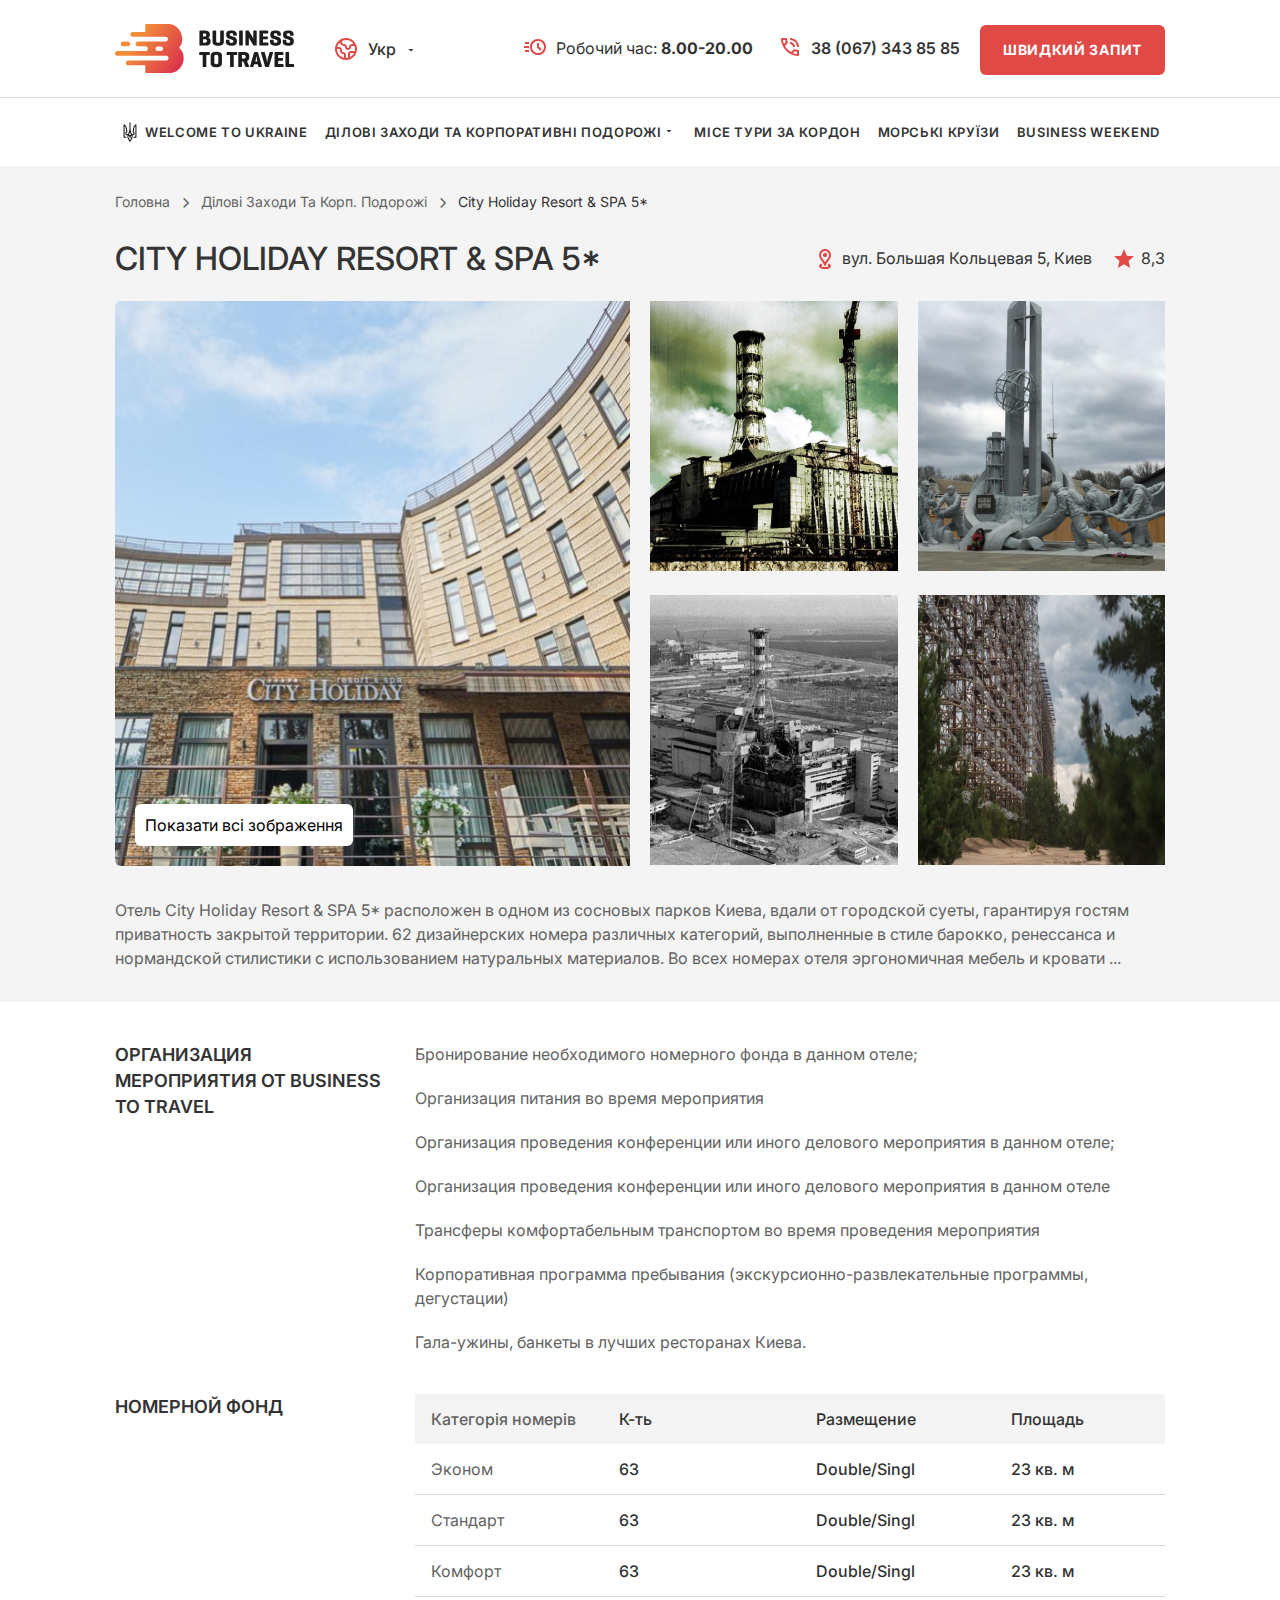
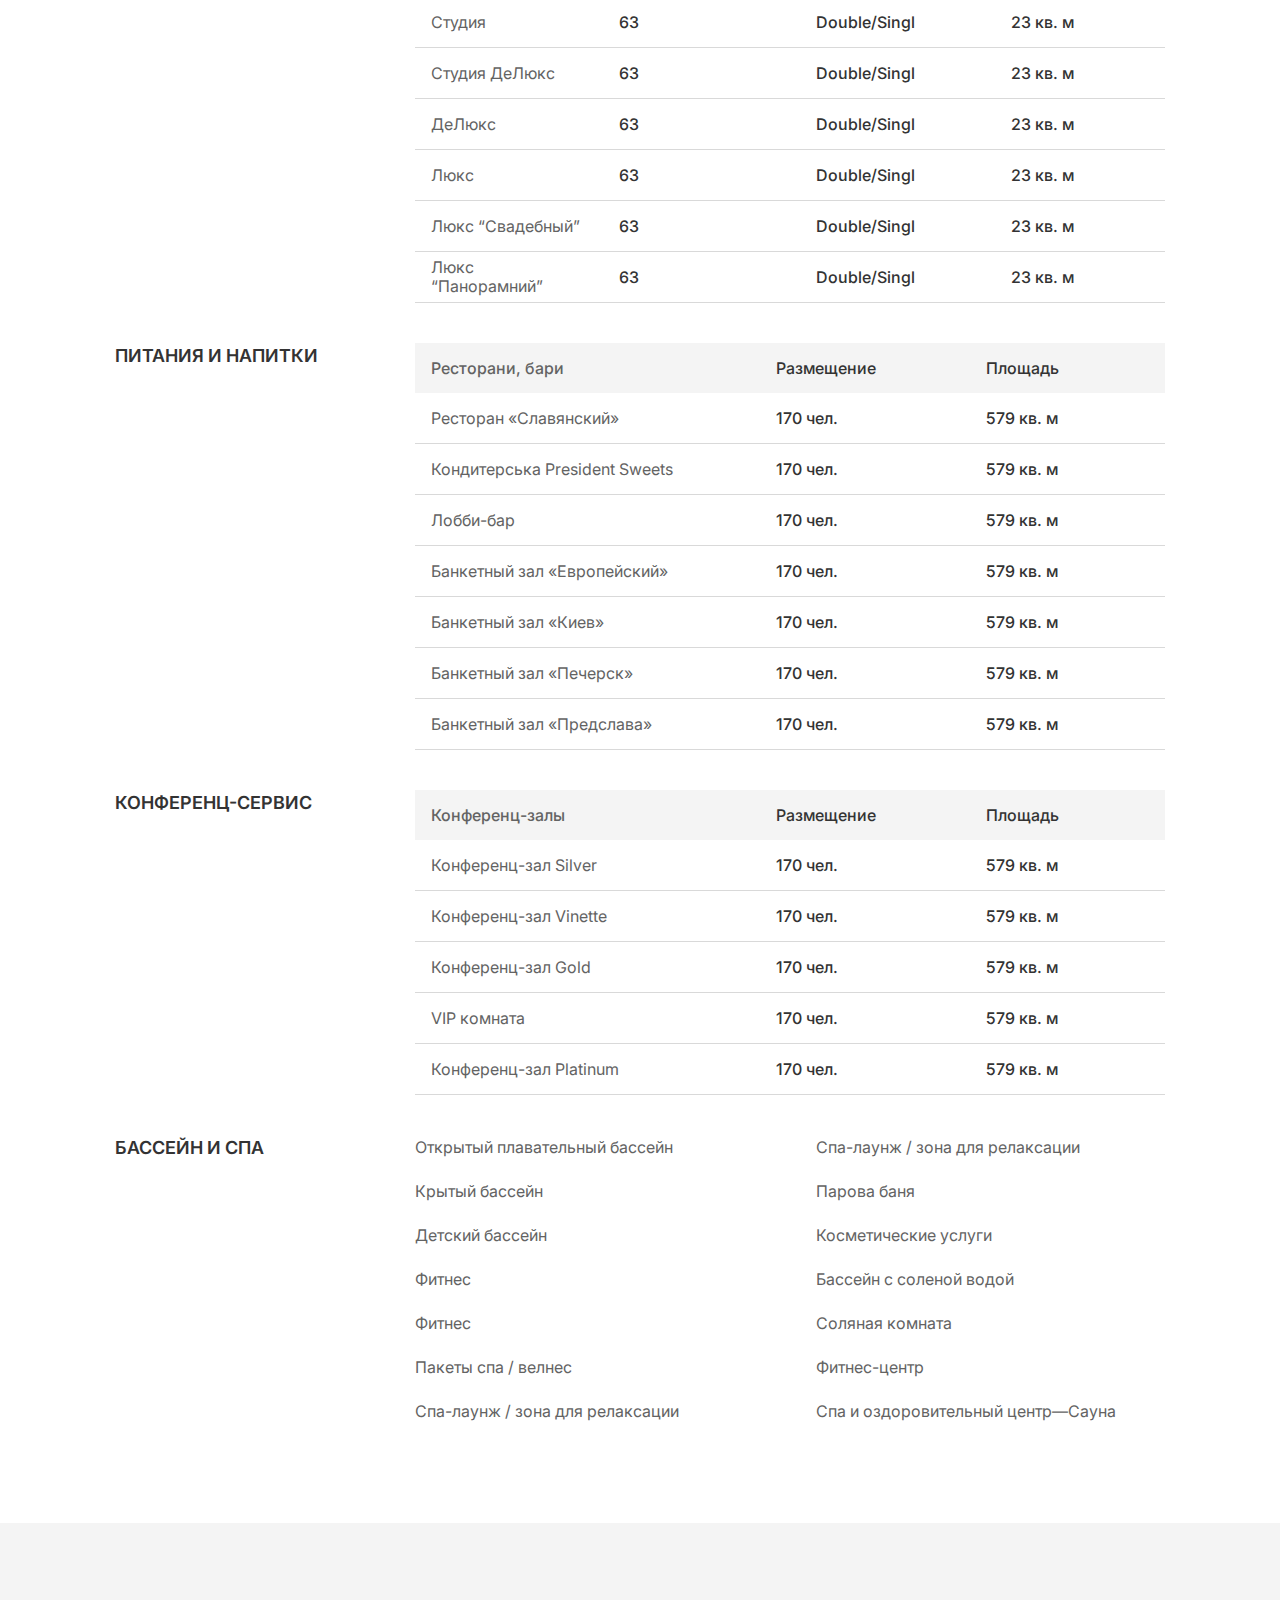
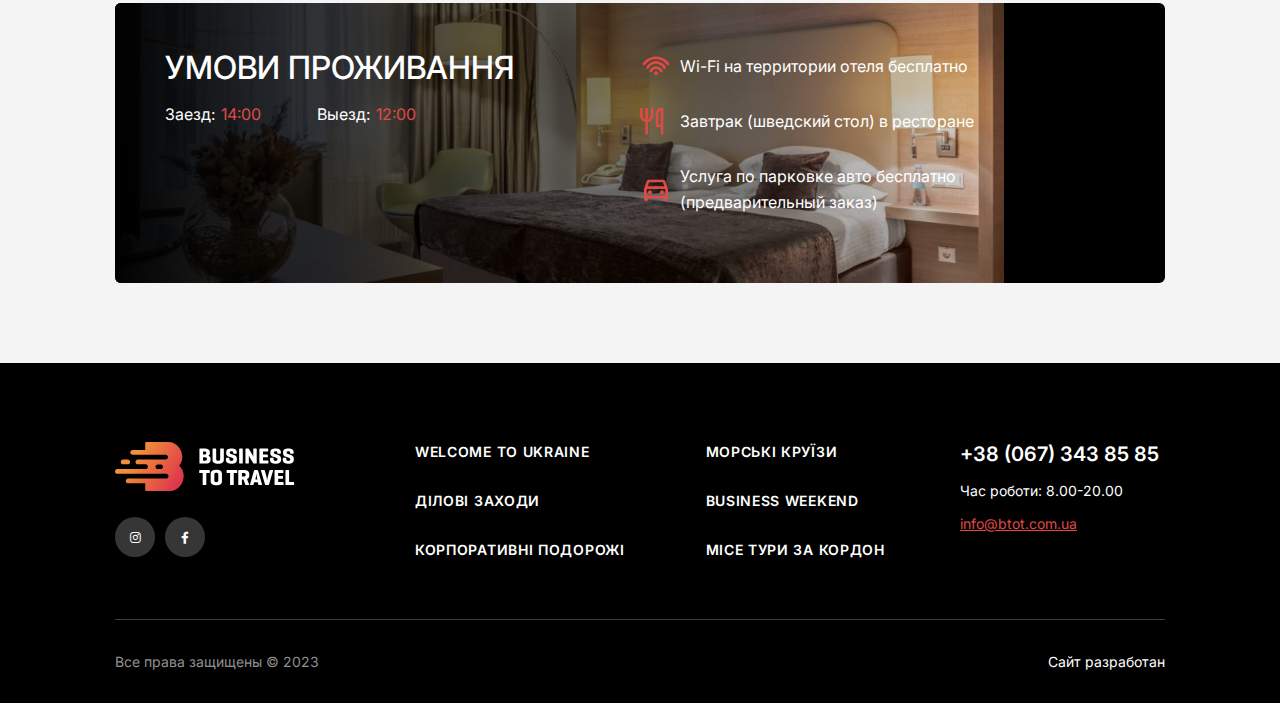
==== html/hotel.html @ 82cec132 "add site" ====
<!doctype html>
<html lang="ua">
<head>
	<meta charset="UTF-8">
	<meta name="viewport"
				content="width=device-width, user-scalable=no, initial-scale=1.0, maximum-scale=1.0, minimum-scale=1.0">
	<meta http-equiv="X-UA-Compatible" content="ie=edge">
	<title>Btot</title>

	
	<!-- Main style -->
	<link rel="stylesheet" href="css/normalize.css"/>
	<link rel="preconnect" href="https://fonts.googleapis.com">
	<link rel="preconnect" href="https://fonts.gstatic.com" crossorigin>
	<link href="https://fonts.googleapis.com/css2?family=Inter:wght@300;400;500;600;700&display=swap" rel="stylesheet">
	<link rel="stylesheet" type="text/css" href="fonts/FA5PRO-master/css/all.css"/>
	<link rel="stylesheet" href="css/jquery.fancybox.min.css"/>
	<link rel="stylesheet" type="text/css" href="css/nice-select.css"/>
	<link rel="stylesheet" type="text/css" href="css/swiper.min.css"/>
	<link rel="stylesheet" type="text/css" href="css/intlTelInput.min.css"/>
	<link rel="stylesheet" type="text/css" href="css/ion.rangeSlider.min.css"/>
	<link rel="stylesheet" type="text/css" href="css/styles.css"/>
	<link rel="stylesheet" type="text/css" href="css/responsive.css"/>
	
</head>
<body>

  <header>
		<div class="top-line">
			<div class="content-width">
				<div class="logo-wrap">
					<a href="index.html">
						<img src="img/logo.svg" alt="">
						<img src="img/logo-mob.svg" alt="" class="mob">
					</a>
					<div class="lang-wrap">
						<div class="select-block ">
							<label class="form-label" for="lang"><img src="img/icon-1.svg" alt=""></label>
							<select id="lang" class="select">
								<option value="1">Укр</option>
								<option value="2">En</option>
							</select>
						</div>
					</div>
				</div>
				<div class="contact-wrap">
					<ul class="contact-list">
						<li>
							<div class="icon-wrap">
								<img src="img/icon-2.svg" alt="">
							</div>
							<p>Робочий час: <b>8.00-20.00</b></p>
						</li>
						<li>
							<div class="icon-wrap">
								<img src="img/icon-3.svg" alt="">
							</div>
							<p><a href="tel:+380673438585">38 (067) 343 85 85</a></p>
						</li>
					</ul>
					<div class="btn-wrap">
						<a href="#" class="btn-default btn-big">швидкий запит</a>
					</div>
					<div class="open-menu">
						<a href="#">
							<span></span>
							<span></span>
							<span></span>
						</a>
					</div>
				</div>
			</div>
		</div>
		<div class="second-line">
			<div class="content-width">
				<nav class="top-menu">
					<ul>
						<li><a href="index.html"><img src="img/icon-5.svg" alt="">Welcome to Ukraine</a></li>
						<li class="sub-li">
							<a href="index.html">ДІЛОВІ ЗАХОДИ ТА КОРПОРАТИВНІ ПОДОРОЖІ</a>
							<ul class="sub-menu">
								<li><a href="#">ДІЛОВІ ЗАХОДИ ТА КОРПОРАТИВНІ</a></li>
								<li><a href="#">ДІЛОВІ ЗАХОДИ ТА КОРПОРАТИВНІ</a></li>
								<li><a href="#">ДІЛОВІ ЗАХОДИ ТА КОРПОРАТИВНІ</a></li>
							</ul>
						</li>
						<li><a href="index.html">МІСЕ ТУРИ ЗА КОРДОН</a></li>
						<li><a href="index.html">МОРСЬКІ КРУЇЗИ</a></li>
						<li><a href="index.html">BUSINESS WEEKEND</a></li>
					</ul>
				</nav>
			</div>
		</div>
  </header>

	<div class="menu-responsive" id="menu-responsive" style="display: none">
		<div class="top">
			<div class="close-menu">
				<a href="#"><img src="img/close.svg" alt=""></a>
			</div>
		</div>
		<div class="wrap">
			<div class="title">
				<h6>Меню</h6>
			</div>
			<nav class="mob-menu">
				<ul>
					<li><a href="index.html"><img src="img/icon-5.svg" alt="">Welcome to Ukraine</a></li>
					<li class="sub-li">
						<a href="index.html">ДІЛОВІ ЗАХОДИ ТА КОРПОРАТИВНІ ПОДОРОЖІ</a>
						<ul class="sub-menu">
							<li><a href="#">ДІЛОВІ ЗАХОДИ ТА КОРПОРАТИВНІ</a></li>
							<li><a href="#">ДІЛОВІ ЗАХОДИ ТА КОРПОРАТИВНІ</a></li>
							<li><a href="#">ДІЛОВІ ЗАХОДИ ТА КОРПОРАТИВНІ</a></li>
						</ul>
					</li>
					<li><a href="index.html">МІСЕ ТУРИ ЗА КОРДОН</a></li>
					<li><a href="index.html">МОРСЬКІ КРУЇЗИ</a></li>
					<li><a href="index.html">BUSINESS WEEKEND</a></li>
				</ul>
			</nav>
			<div class="contact-wrap">
				<ul class="contact-list">
					<li>
						<div class="icon-wrap">
							<img src="img/icon-2.svg" alt="">
						</div>
						<p>Робочий час: <b>8.00-20.00</b></p>
					</li>
					<li>
						<div class="icon-wrap">
							<img src="img/icon-3.svg" alt="">
						</div>
						<p><a href="tel:+380673438585">38 (067) 343 85 85</a></p>
					</li>
				</ul>
				<div class="lang-wrap">
					<div class="select-block ">
						<label class="form-label" for="lang-mob"><img src="img/icon-1.svg" alt=""></label>
						<select id="lang-mob" class="select">
							<option value="1">Укр</option>
							<option value="2">En</option>
						</select>
					</div>
				</div>
			</div>
			<div class="btn-wrap">
				<a href="#" class="btn-default btn-big">швидкий запит</a>
			</div>
		</div>
	</div>

	<main >
		<div class="bg-grey">
			<ul class="breadcrumb content-width">
				<li><a href="#">головна</a><i class="fas fa-chevron-right"></i></li>
				<li><a href="#">Ділові заходи та корп. подорожі </a><i class="fas fa-chevron-right"></i></li>
				<li>City Holiday Resort & SPA 5*</li>
			</ul>

			<section class="article">
				<div class="content-width">
					<div class="top">
						<h1>City Holiday Resort & SPA 5*</h1>
						<div class="info-wrap">
							<ul>
								<li><img src="img/icon-25-1.svg" alt=""><span>вул. Большая Кольцевая 5, Киев</span></li>
								<li><img src="img/icon-25-2.svg" alt=""><span>8,3</span></li>
							</ul>
						</div>
					</div>
					<div class="img-wrap">
						<figure class="img-1">
							<a href="img/img-14-1.jpg" data-fancybox="images">
								<img src="img/img-14-1.jpg" alt="">
							</a>
							<div class="btn-wrap">
								<a  class="btn-default btn-white" href="img/img-14-1.jpg" data-fancybox="images">Показати всі зображення</a>
							</div>
							<!--сюда можна доавати інши зовбраженя які треба і вони будуть у попапі-->
							<div class="all-images">
								<a href="img/img-9-1.jpg" data-fancybox="images"><img src="img/img-9-2.jpg" alt=""></a>
							</div>
						</figure>
						<figure class="img-4">
							<a href="img/img-14-2.jpg" data-fancybox="images"><img src="img/img-9-2.jpg" alt=""></a>
							<a href="img/img-14-3.jpg" data-fancybox="images"><img src="img/img-9-3.jpg" alt=""></a>
							<a href="img/img-14-4.jpg" data-fancybox="images"><img src="img/img-9-4.jpg" alt=""></a>
							<a href="img/img-14-5.jpg" data-fancybox="images"><img src="img/img-9-5.jpg" alt=""></a>
						</figure>
					</div>
					<div class="text-wrap">
						<p>Отель City Holiday Resort & SPA 5* расположен в одном из сосновых парков Киева, вдали от городской суеты, гарантируя гостям приватность закрытой территории. 62 дизайнерских номера различных категорий, выполненные в стиле барокко, ренессанса и нормандской стилистики с использованием натуральных материалов. Во всех номерах отеля эргономичная мебель и кровати для комфортного сна, скоростной WiFi, современные ТВ, пол с подогревом, а ванных комнатах — высококачественная сантехника с банными принадлежностями. К услугам гостей City Holiday Resort & SPA — современный SPA-центр. Здесь вас ждут уникальные оздоровительные процедуры, расслабляющий массаж, несколько бассейнов (включая детский), парные (римская, финская, русская), соляная комната и многое другое. Для организаторов бизнес-мероприятий отель предлагает 3 конференц-зала площадью от 30 кв. м до 100 кв. м с современным аудиовизуальным оборудованием и первоклассной звукоизоляцией.</p>
					</div>
				</div>
			</section>


		</div>
		<section class="info-tour">
			<div class="content-width">
				<div class="tab-info">

					<div class="tab-row no-border">
						<div class="data data-1">
							<p>Организация мероприятия от Business to Travel</p>
						</div>
						<div class="data data-2">
							<p>Бронирование необходимого номерного фонда в данном отеле;</p>
							<p>Организация питания во время мероприятия</p>
							<p>Организация проведения конференции или иного делового мероприятия в данном отеле;</p>
							<p>Организация проведения конференции или иного делового мероприятия в данном отеле</p>
							<p>Трансферы комфортабельным транспортом во время проведения мероприятия</p>
							<p>Корпоративная программа пребывания (экскурсионно-развлекательные программы, дегустации)</p>
							<p>Гала-ужины, банкеты в лучших ресторанах Киева.</p>

						</div>
					</div>
					<div class="tab-row no-border">
						<div class="data data-1">
							<p>Номерной фонд</p>
						</div>
						<div class="data data-2">
							<div class="table">
								<div class="table-row table-head">
									<div class="table-data table-data-1">Категорія номерів</div>
									<div class="table-data table-data-2">К-ть</div>
									<div class="table-data table-data-3">Размещение</div>
									<div class="table-data table-data-4">Площадь</div>
								</div>
								<div class="table-row">
									<div class="table-data table-data-1" data-name="Категорія номерів">Эконом</div>
									<div class="table-data table-data-2" data-name="К-ть">63</div>
									<div class="table-data table-data-3" data-name="Размещение">Double/Singl</div>
									<div class="table-data table-data-4" data-name="Площадь">23 кв. м</div>
								</div>
								<div class="table-row">
									<div class="table-data table-data-1" data-name="Категорія номерів">Стандарт</div>
									<div class="table-data table-data-2" data-name="К-ть">63</div>
									<div class="table-data table-data-3" data-name="Размещение">Double/Singl</div>
									<div class="table-data table-data-4" data-name="Площадь">23 кв. м</div>
								</div>
								<div class="table-row">
									<div class="table-data table-data-1" data-name="Категорія номерів">Комфорт</div>
									<div class="table-data table-data-2" data-name="К-ть">63</div>
									<div class="table-data table-data-3" data-name="Размещение">Double/Singl</div>
									<div class="table-data table-data-4" data-name="Площадь">23 кв. м</div>
								</div>
								<div class="table-row">
									<div class="table-data table-data-1" data-name="Категорія номерів">Студия</div>
									<div class="table-data table-data-2" data-name="К-ть">63</div>
									<div class="table-data table-data-3" data-name="Размещение">Double/Singl</div>
									<div class="table-data table-data-4" data-name="Площадь">23 кв. м</div>
								</div>
								<div class="table-row">
									<div class="table-data table-data-1" data-name="Категорія номерів">Студия ДеЛюкс</div>
									<div class="table-data table-data-2" data-name="К-ть">63</div>
									<div class="table-data table-data-3" data-name="Размещение">Double/Singl</div>
									<div class="table-data table-data-4" data-name="Площадь">23 кв. м</div>
								</div>
								<div class="table-row">
									<div class="table-data table-data-1" data-name="Категорія номерів">ДеЛюкс</div>
									<div class="table-data table-data-2" data-name="К-ть">63</div>
									<div class="table-data table-data-3" data-name="Размещение">Double/Singl</div>
									<div class="table-data table-data-4" data-name="Площадь">23 кв. м</div>
								</div>
								<div class="table-row">
									<div class="table-data table-data-1" data-name="Категорія номерів">Люкс</div>
									<div class="table-data table-data-2" data-name="К-ть">63</div>
									<div class="table-data table-data-3" data-name="Размещение">Double/Singl</div>
									<div class="table-data table-data-4" data-name="Площадь">23 кв. м</div>
								</div>
								<div class="table-row">
									<div class="table-data table-data-1" data-name="Категорія номерів">Люкс “Свадебный”</div>
									<div class="table-data table-data-2" data-name="К-ть">63</div>
									<div class="table-data table-data-3" data-name="Размещение">Double/Singl</div>
									<div class="table-data table-data-4" data-name="Площадь">23 кв. м</div>
								</div>
								<div class="table-row">
									<div class="table-data table-data-1" data-name="Категорія номерів">Люкс “Панорамний”</div>
									<div class="table-data table-data-2" data-name="К-ть">63</div>
									<div class="table-data table-data-3" data-name="Размещение">Double/Singl</div>
									<div class="table-data table-data-4" data-name="Площадь">23 кв. м</div>
								</div>
							</div>
						</div>
					</div>
					<div class="tab-row no-border">
						<div class="data data-1">
							<p>Питания и напитки</p>
						</div>
						<div class="data data-2">
							<div class="table table-3n">
								<div class="table-row table-head">
									<div class="table-data table-data-1">Ресторани, бари</div>
									<div class="table-data table-data-2">Размещение</div>
									<div class="table-data table-data-3">Площадь</div>
								</div>
								<div class="table-row">
									<div class="table-data table-data-1" data-name="Ресторани, бари">Ресторан «Славянский»</div>
									<div class="table-data table-data-2" data-name="Размещение">170 чел.</div>
									<div class="table-data table-data-3" data-name="Площадь">579 кв. м</div>

								</div>
								<div class="table-row">
									<div class="table-data table-data-1" data-name="Ресторани, бари">Кондитерська President Sweets</div>
									<div class="table-data table-data-2" data-name="Размещение">170 чел.</div>
									<div class="table-data table-data-3" data-name="Площадь">579 кв. м</div>

								</div>
								<div class="table-row">
									<div class="table-data table-data-1" data-name="Ресторани, бари">Лобби-бар</div>
									<div class="table-data table-data-2" data-name="Размещение">170 чел.</div>
									<div class="table-data table-data-3" data-name="Площадь">579 кв. м</div>

								</div>
								<div class="table-row">
									<div class="table-data table-data-1" data-name="Ресторани, бари">Банкетный зал «Европейский»</div>
									<div class="table-data table-data-2" data-name="Размещение">170 чел.</div>
									<div class="table-data table-data-3" data-name="Площадь">579 кв. м</div>

								</div>
								<div class="table-row">
									<div class="table-data table-data-1" data-name="Ресторани, бари">Банкетный зал «Киев»</div>
									<div class="table-data table-data-2" data-name="Размещение">170 чел.</div>
									<div class="table-data table-data-3" data-name="Площадь">579 кв. м</div>

								</div>
								<div class="table-row">
									<div class="table-data table-data-1" data-name="Ресторани, бари">Банкетный зал «Печерск»</div>
									<div class="table-data table-data-2" data-name="Размещение">170 чел.</div>
									<div class="table-data table-data-3" data-name="Площадь">579 кв. м</div>

								</div>
								<div class="table-row">
									<div class="table-data table-data-1" data-name="Ресторани, бари">Банкетный зал «Предслава»</div>
									<div class="table-data table-data-2" data-name="Размещение">170 чел.</div>
									<div class="table-data table-data-3" data-name="Площадь">579 кв. м</div>

								</div>


							</div>
						</div>
					</div>
					<div class="tab-row no-border">
						<div class="data data-1">
							<p>Конференц-сервис</p>
						</div>
						<div class="data data-2">
							<div class="table table-3n">
								<div class="table-row table-head">
									<div class="table-data table-data-1">Конференц-залы</div>
									<div class="table-data table-data-2">Размещение</div>
									<div class="table-data table-data-3">Площадь</div>
								</div>
								<div class="table-row">
									<div class="table-data table-data-1" data-name="Конференц-залы">Конференц-зал Silver</div>
									<div class="table-data table-data-2" data-name="Размещение">170 чел.</div>
									<div class="table-data table-data-3" data-name="Площадь">579 кв. м</div>

								</div>
								<div class="table-row">
									<div class="table-data table-data-1" data-name="Конференц-залы">Конференц-зал Vinette</div>
									<div class="table-data table-data-2" data-name="Размещение">170 чел.</div>
									<div class="table-data table-data-3" data-name="Площадь">579 кв. м</div>

								</div>
								<div class="table-row">
									<div class="table-data table-data-1" data-name="Конференц-залы">Конференц-зал Gold</div>
									<div class="table-data table-data-2" data-name="Размещение">170 чел.</div>
									<div class="table-data table-data-3" data-name="Площадь">579 кв. м</div>

								</div>
								<div class="table-row">
									<div class="table-data table-data-1" data-name="Конференц-залы">VIP комната</div>
									<div class="table-data table-data-2" data-name="Размещение">170 чел.</div>
									<div class="table-data table-data-3" data-name="Площадь">579 кв. м</div>

								</div>
								<div class="table-row">
									<div class="table-data table-data-1" data-name="Конференц-залы">Конференц-зал Platinum</div>
									<div class="table-data table-data-2" data-name="Размещение">170 чел.</div>
									<div class="table-data table-data-3" data-name="Площадь">579 кв. м</div>

								</div>
							</div>
						</div>
					</div>
					<div class="tab-row no-border">
						<div class="data data-1">
							<p>Бассейн и СПА</p>
						</div>
						<div class="data data-2 data-50">
							<p>Открытый плавательный бассейн</p>
							<p>Спа-лаунж / зона для релаксации</p>
							<p>Крытый бассейн</p>
							<p>Парова баня</p>
							<p>Детский бассейн</p>
							<p>Косметические услуги</p>
							<p>Фитнес</p>
							<p>Бассейн с соленой водой</p>
							<p>Фитнес</p>
							<p>Соляная комната</p>
							<p>Пакеты спа / велнес</p>
							<p>Фитнес-центр</p>
							<p>Спа-лаунж / зона для релаксации</p>
							<p>Спа и оздоровительный центр—Сауна</p>
						</div>
					</div>
				</div>
			</div>
		</section>

		<section class="conditions bg-grey">
			<div class="content-width">
				<div class="content">
					<div class="bg">
						<img src="img/bg-6.jpg" alt="">
					</div>
					<div class="wrap">
						<div class="title">
							<h2>Умови проживання</h2>
							<ul>
								<li>
									<p>заезд:<span>14:00</span></p>
								</li>
								<li>
									<p>выезд:<span>12:00</span></p>
								</li>
							</ul>
						</div>
						<div class="text-wrap">
							<ul>
								<li>
									<img src="img/icon-26-1.svg" alt="">
									Wi-Fi на территории отеля бесплатно
								</li>
								<li>
									<img src="img/icon-26-2.svg" alt="">
									Завтрак (шведский стол) в ресторане
								</li>
								<li>
									<img src="img/icon-26-3.svg" alt="">
									Услуга по парковке авто бесплатно (предварительный заказ)
								</li>
							</ul>
						</div>
					</div>
				</div>
			</div>
		</section>

	</main>

  <footer>
    <div class="content-width">
			<div class="logo-wrap">
				<a href="index.html">
					<img src="img/logo-1.svg" alt="">
					<img src="img/logo-1-mob.svg" alt="" class="mob">
				</a>
				<ul class="soc">
					<li><a href="#"><i class="fab fa-instagram"></i></a></li>
					<li><a href="#"><i class="fab fa-facebook-f"></i></a></li>
				</ul>
				<div class="mob-block">
					<h6><a href="tel:+380673438585">+38 (067) 343 85 85</a></h6>
				</div>
			</div>
			<nav class="footer-menu">
				<ul>
					<li><a href="#">Welcome to Ukraine</a></li>
					<li><a href="#">МОРСЬКІ КРУЇЗИ</a></li>
					<li><a href="#">ДІЛОВІ ЗАХОДИ</a></li>
					<li><a href="#">BUSINESS WEEKEND</a></li>
					<li><a href="#">КОРПОРАТИВНІ ПОДОРОЖІ</a></li>
					<li><a href="#">МІСЕ ТУРИ ЗА КОРДОН</a></li>
				</ul>
			</nav>
			<div class="contact-wrap">
				<h6><a href="tel:+380673438585">+38 (067) 343 85 85</a></h6>
				<p>Час роботи: 8.00-20.00</p>
				<p><a href="mailto:info@btot.com.ua">info@btot.com.ua</a></p>
			</div>

			<div class="bottom">
				<p>Все права защищены © 2023</p>
				<p><a href="#">Сайт разработан</a></p>
				<div class="mob-block">
					<ul class="soc">
						<li><a href="#"><i class="fab fa-instagram"></i></a></li>
						<li><a href="#"><i class="fab fa-facebook-f"></i></a></li>
					</ul>
				</div>
			</div>
    </div>
  </footer>

	<div id="fast" class="default-popup" style="display: none">
		<div class="popup-main">
			<h3>Запитайте зараз</h3>
			<p>Компанія Veena World MICE tours професійно задовольнить усі ваші потреби у ділових поїздках. Наша команда буде рада допомогти вам </p>
			<form action="#" class="default-form">
				<div class="input-wrap input-wrap-50">
					<label for="name-popup">Прізвище, ім’я</label>
					<input type="text" name="name-popup" id="name-popup" placeholder="Денисенко Тамара">
				</div>
				<div class="input-wrap input-wrap-50">
					<label for="email-popup">Email</label>
					<input type="email" name="email-popup" id="email-popup" placeholder="name@company.com">
				</div>
				<div class="input-wrap ">
					<label for="tel-popup">Номер телефону</label>
					<input type="text" name="tel-popup" id="tel-popup" placeholder="(000) 000-00-00" class="tel">
				</div>
				<div class="input-wrap ">
					<label for="message-popup">Повідомлення</label>
					<textarea name="message-popup" id="message-popup" placeholder="Чи хотіли б ви надати більше деталей"></textarea>
				</div>
				<div class="input-wrap-submit">
					<button type="submit" class="btn-default btn-big">відправити</button>
				</div>
			</form>
		</div>
	</div>


	<div id="filter" class="default-popup popup-filter" style="display: none">
		<div class="left-filter">

			<div class="wrap">
				<div class="top">
					<h4>Фільтри</h4>
					<div class="btn-wrap">
						<button type="reset">Очистити фільтри</button>
					</div>
				</div>
				<div class="item-list item-1 item">
					<a href="#" class="head-filter">курортний регіон <i class="fas fa-chevron-down"></i></a>
					<div class="filter filter-0">
						<ul>
							<li>
								<input type="checkbox" name="data-0p" id="data-0-1p">
								<label for="data-0-1p">Дністровський регіон</label>
							</li>
							<li>
								<input type="checkbox" name="data-0p" id="data-0-2p">
								<label for="data-0-2p">Затока</label>
							</li>
							<li>
								<input type="checkbox" name="data-0p" id="data-0-3p">
								<label for="data-0-3p">Кароліна Бугаз</label>
							</li>
							<li>
								<input type="checkbox" name="data-0" id="data-0-4p">
								<label for="data-0-4p">Буковель</label>
							</li>
							<li>
								<input type="checkbox" name="data-0p" id="data-0-5p">
								<label for="data-0-5p">Буковель</label>
							</li>
							<li>
								<input type="checkbox" name="data-0p" id="data-0-6p">
								<label for="data-0-6p">Буковель</label>
							</li>
							<li>
								<input type="checkbox" name="data-0p" id="data-0-7p">
								<label for="data-0-7p">Буковель</label>
							</li>
							<li>
								<input type="checkbox" name="data-0p" id="data-0-8p">
								<label for="data-0-8p">Буковель</label>
							</li>
						</ul>
						<a href="#" class="show-more-filter">
							<span>Показати ще</span>
							<span>Приховати</span>
						</a>
					</div>

				</div>
				<div class="item-list item-2 item">
					<a href="#" class="head-filter">ТИп відпочинку <i class="fas fa-chevron-down"></i></a>
					<div class="filter filter-1">
						<ul>
							<li>
								<input type="checkbox" name="data-1p" id="data-1-1p">
								<label for="data-1-1p">Івенти</label>
							</li>
							<li>
								<input type="checkbox" name="data-1p" id="data-1-2p">
								<label for="data-1-2p">Дегустації</label>
							</li>
							<li>
								<input type="checkbox" name="data-1p" id="data-1-3p">
								<label for="data-1-3p">Екскурсії</label>
							</li>
							<li>
								<input type="checkbox" name="data-1p" id="data-1-4p">
								<label for="data-1-4p">Нічне життя</label>
							</li>
							<li>
								<input type="checkbox" name="data-1p" id="data-1-5p">
								<label for="data-1-5p">Пляжі</label>
							</li>
							<li>
								<input type="checkbox" name="data-1p" id="data-1-6p">
								<label for="data-1-6p">Готові рішення</label>
							</li>
							<li>
								<input type="checkbox" name="data-1p" id="data-1-7p">
								<label for="data-1-7p">Готові рішення</label>
							</li>
							<li>
								<input type="checkbox" name="data-1p" id="data-1-8p">
								<label for="data-1-8p">Готові рішення</label>
							</li>
						</ul>
						<a href="#" class="show-more-filter">
							<span>Показати ще</span>
							<span>Приховати</span>
						</a>
					</div>

				</div>
				<div class="item-3 item">
					<a href="#" class="head-filter">Тривалість туру <i class="fas fa-chevron-down"></i></a>
					<div class="filter filter-2">
						<div class="extra-controls">

							<div>
								<label for="from1">від</label>
								<input type="text" value="3" class="inp js-from" id="from1" />
							</div>

							<div>
								<label for="to1">До</label>
								<input type="text" value="30" class="inp js-to" id="to1"/>
								<span>днів</span>
							</div>
						</div>
						<div class="range-slider">
							<label for="range1"></label>
							<input type="text" class="js-range-slider" value="" id="range1"/>
						</div>
					</div>

				</div>
				<div class="item-list item-4 item">
					<a href="#" class="head-filter">кількість людей <i class="fas fa-chevron-down"></i></a>
					<div class="filter filter-3">
						<ul>
							<li>
								<input type="checkbox" name="data-2p" id="data-2-1p">
								<label for="data-2-1p">1</label>
							</li>
							<li>
								<input type="checkbox" name="data-2p" id="data-2-2p">
								<label for="data-2-2p">2</label>
							</li>
							<li>
								<input type="checkbox" name="data-2p" id="data-2-3p">
								<label for="data-2-3p">3</label>
							</li>
							<li>
								<input type="checkbox" name="data-2p" id="data-2-4p">
								<label for="data-2-4p">4</label>
							</li>
							<li>
								<input type="checkbox" name="data-2p" id="data-2-5p">
								<label for="data-2-5p">5</label>
							</li>
							<li>
								<input type="checkbox" name="data-2p" id="data-2-6p">
								<label for="data-2-6p">6+</label>
							</li>

						</ul>
						<a href="#" class="show-more-filter">
							<span>Показати ще</span>
							<span>Приховати</span>
						</a>
					</div>

				</div>
				<div class="item-list item-5 item">
					<a href="#" class="head-filter">що пропонуємо <i class="fas fa-chevron-down"></i></a>
					<div class="filter filter-4">
						<ul>
							<li>
								<input type="checkbox" name="data-3p" id="data-3-1p">
								<label for="data-3-1p">Трансфер включено</label>
							</li>
							<li>
								<input type="checkbox" name="data-3p" id="data-3-2p">
								<label for="data-3-2p">Харчування під час програми</label>
							</li>
							<li>
								<input type="checkbox" name="data-3p" id="data-3-3p">
								<label for="data-3-3p">Супровід ескурсовода</label>
							</li>
							<li>
								<input type="checkbox" name="data-3p" id="data-3-4p">
								<label for="data-3-4p">Послуги перекладача</label>
							</li>
							<li>
								<input type="checkbox" name="data-3p" id="data-3-5p">
								<label for="data-3-5p">Послуги перекладача</label>
							</li>
							<li>
								<input type="checkbox" name="data-3p" id="data-3-6p">
								<label for="data-3-6p">Послуги перекладача</label>
							</li>

						</ul>
						<a href="#" class="show-more-filter">
							<span>Показати ще</span>
							<span>Приховати</span>
						</a>
					</div>

				</div>
				<div class="btn-wrap-full">
					<button type="submit" class="btn-default btn-big btn-border">Застосувати</button>
				</div>
			</div>
		</div>
	</div>



  <script src="js/jquery.min.js"></script>
	<script src="js/swiper.js"></script>
	<script src="js/jquery.fancybox.min.js"></script>
	<script src="js/jquery.nice-select.min.js"></script>
	<script src="js/cuttr.min.js"></script>
	<script src="js/intlTelInput.min.js"></script>
	<script src="js/jquery.mask.min.js"></script>
	<script src="js/ion.rangeSlider.min.js"></script>
	<script src="js/script.js"></script>
</body>
</html>
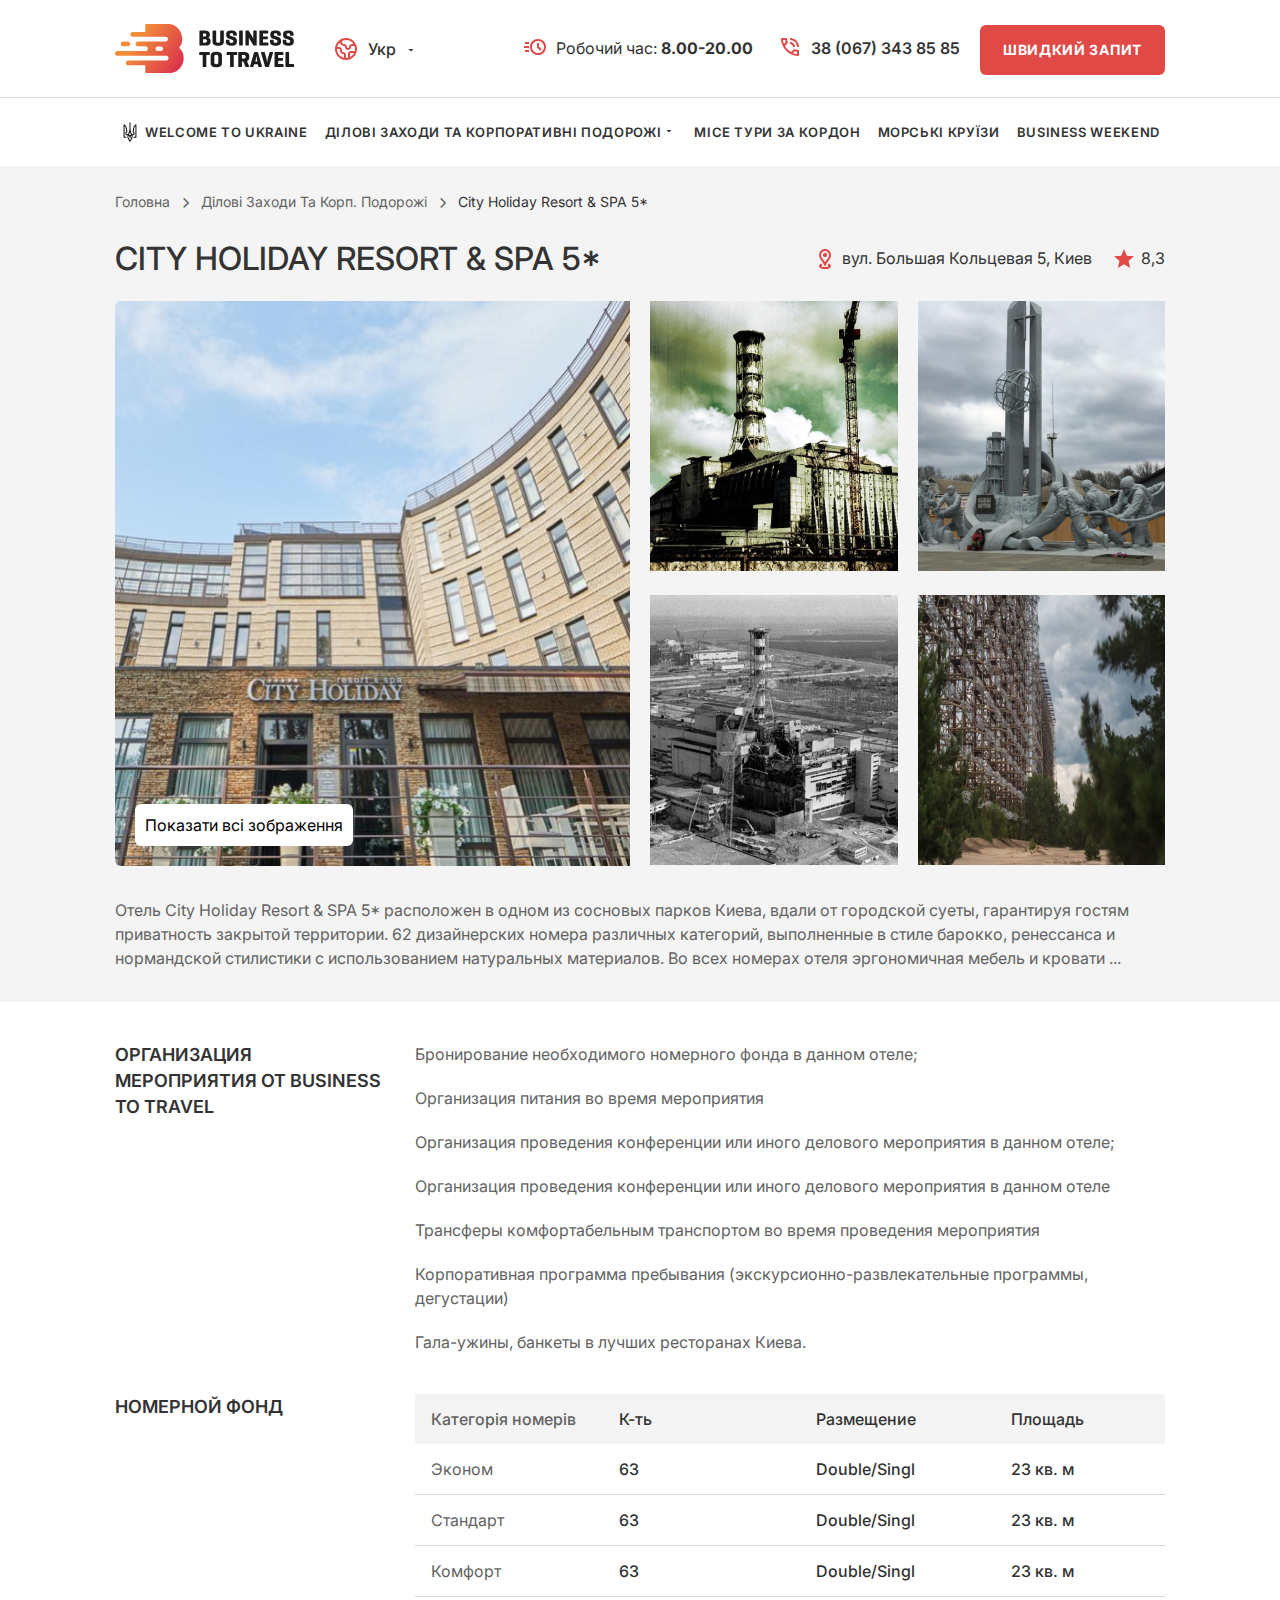
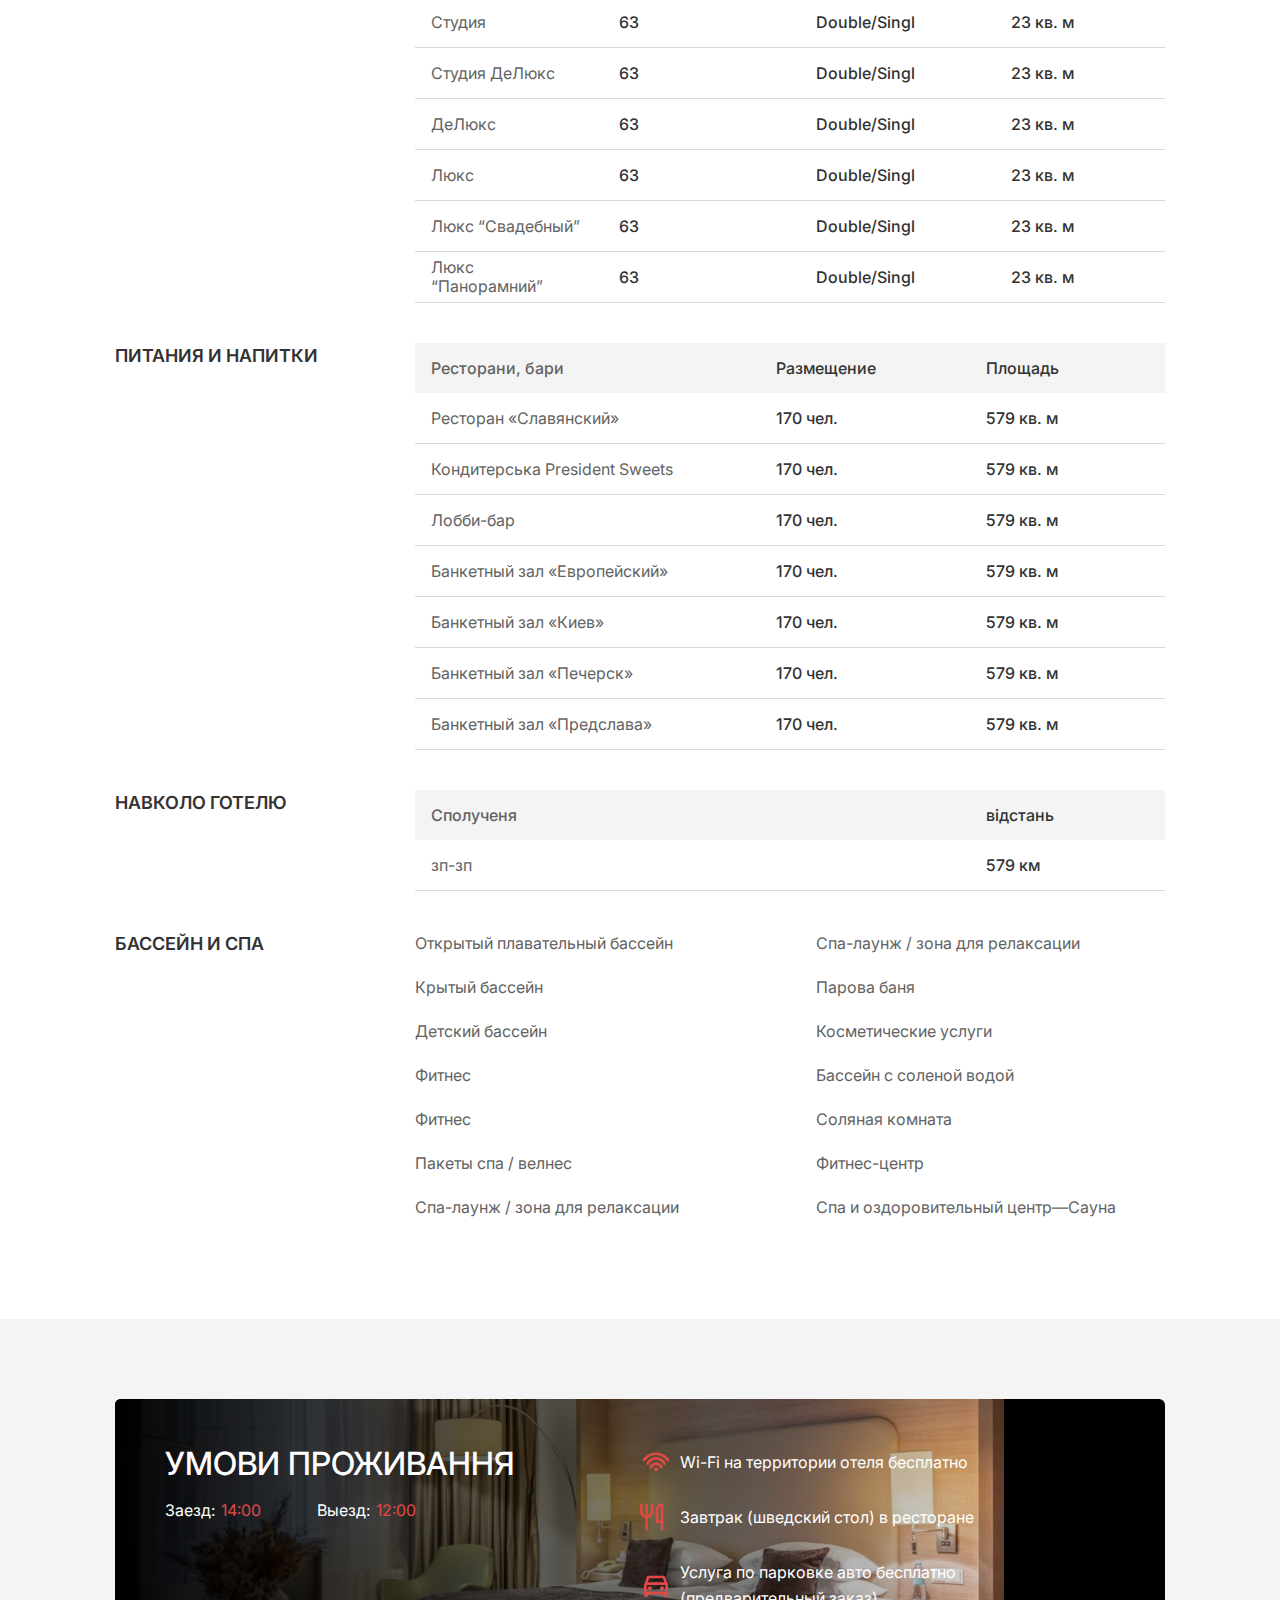
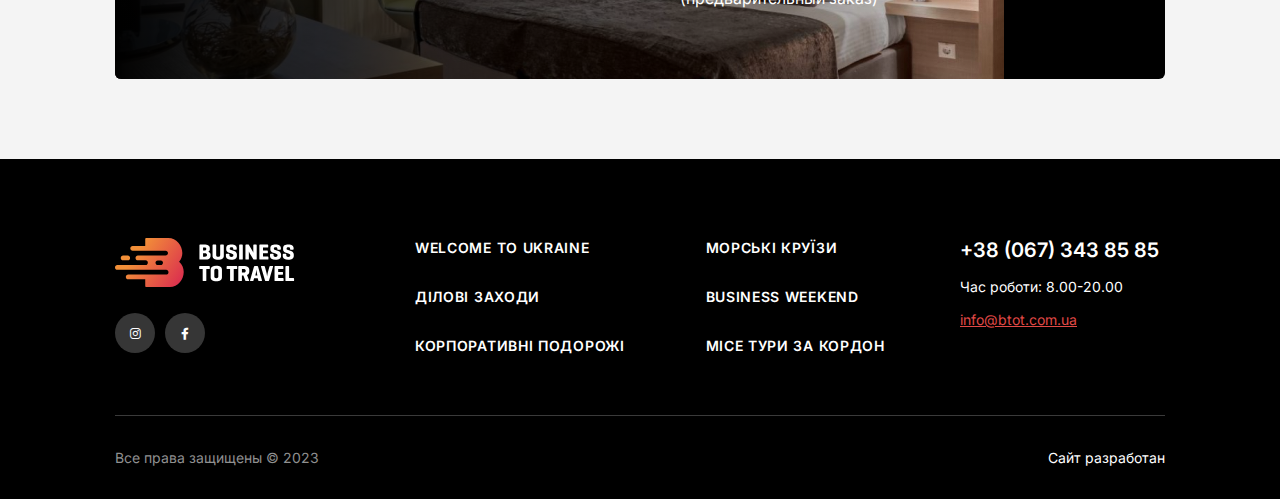
==== commit a01a868b: "add" ====
--- a/html/hotel.html
+++ b/html/hotel.html
@@ -175,7 +175,7 @@
 								<img src="img/img-14-1.jpg" alt="">
 							</a>
 							<div class="btn-wrap">
-								<a  class="btn-default btn-white" href="img/img-14-1.jpg" data-fancybox="images">Показати всі зображення</a>
+								<a  class="btn-default btn-white" href="img/img-9-5.jpg" data-fancybox="images">Показати всі зображення</a>
 							</div>
 							<!--сюда можна доавати інши зовбраженя які треба і вони будуть у попапі-->
 							<div class="all-images">
@@ -183,7 +183,7 @@
 							</div>
 						</figure>
 						<figure class="img-4">
-							<a href="img/img-14-2.jpg" data-fancybox="images"><img src="img/img-9-2.jpg" alt=""></a>
+							<a href="img/img-9-2.jpg" data-fancybox="images"><img src="img/img-9-2.jpg" alt=""></a>
 							<a href="img/img-14-3.jpg" data-fancybox="images"><img src="img/img-9-3.jpg" alt=""></a>
 							<a href="img/img-14-4.jpg" data-fancybox="images"><img src="img/img-9-4.jpg" alt=""></a>
 							<a href="img/img-14-5.jpg" data-fancybox="images"><img src="img/img-9-5.jpg" alt=""></a>
@@ -345,48 +345,27 @@
 					</div>
 					<div class="tab-row no-border">
 						<div class="data data-1">
-							<p>Конференц-сервис</p>
+							<p>Навколо готелю</p>
 						</div>
 						<div class="data data-2">
-							<div class="table table-3n">
+							<div class="table table-2n table-3n">
 								<div class="table-row table-head">
-									<div class="table-data table-data-1">Конференц-залы</div>
-									<div class="table-data table-data-2">Размещение</div>
-									<div class="table-data table-data-3">Площадь</div>
-								</div>
-								<div class="table-row">
-									<div class="table-data table-data-1" data-name="Конференц-залы">Конференц-зал Silver</div>
-									<div class="table-data table-data-2" data-name="Размещение">170 чел.</div>
-									<div class="table-data table-data-3" data-name="Площадь">579 кв. м</div>
-
-								</div>
-								<div class="table-row">
-									<div class="table-data table-data-1" data-name="Конференц-залы">Конференц-зал Vinette</div>
-									<div class="table-data table-data-2" data-name="Размещение">170 чел.</div>
-									<div class="table-data table-data-3" data-name="Площадь">579 кв. м</div>
-
-								</div>
-								<div class="table-row">
-									<div class="table-data table-data-1" data-name="Конференц-залы">Конференц-зал Gold</div>
-									<div class="table-data table-data-2" data-name="Размещение">170 чел.</div>
-									<div class="table-data table-data-3" data-name="Площадь">579 кв. м</div>
-
-								</div>
-								<div class="table-row">
-									<div class="table-data table-data-1" data-name="Конференц-залы">VIP комната</div>
-									<div class="table-data table-data-2" data-name="Размещение">170 чел.</div>
-									<div class="table-data table-data-3" data-name="Площадь">579 кв. м</div>
-
-								</div>
-								<div class="table-row">
-									<div class="table-data table-data-1" data-name="Конференц-залы">Конференц-зал Platinum</div>
-									<div class="table-data table-data-2" data-name="Размещение">170 чел.</div>
-									<div class="table-data table-data-3" data-name="Площадь">579 кв. м</div>
-
-								</div>
-							</div>
-						</div>
-					</div>
+									<div class="table-data table-data-1">Сполученя</div>
+									<div class="table-data table-data-2"> відстань</div>
+
+								</div>
+								<div class="table-row">
+									<div class="table-data table-data-1" data-name="Сполученя"> зп-зп</div>
+									<div class="table-data table-data-3" data-name="відстань">579 км</div>
+
+								</div>
+
+							</div>
+						</div>
+					</div>
+
+
+
 					<div class="tab-row no-border">
 						<div class="data data-1">
 							<p>Бассейн и СПА</p>
@@ -526,7 +505,7 @@
 	</div>
 
 
-	<div id="filter" class="default-popup popup-filter" style="display: none">
+	<div id="filter" class="default-popup popup-filter" style="">
 		<div class="left-filter">
 
 			<div class="wrap">
--- a/html/css/styles.css
+++ b/html/css/styles.css
@@ -3,7 +3,7 @@
   display: table;
   clear: both;}*/
 body {
-  font-family: 'Inter', sans-serif;
+  font-family: "Inter", sans-serif;
   scroll-behavior: smooth;
   font-style: normal;
   font-weight: 400;
@@ -14,188 +14,204 @@
   background: #fff;
   max-width: 3000px;
   margin: auto;
-  color: #333333; }
+  color: #333333;
+}
 
 header, section, footer {
-  margin: auto; }
+  margin: auto;
+}
 
 a {
-  text-decoration: none; }
-  a:focus {
-    outline: none !important; }
+  text-decoration: none;
+}
+a:focus {
+  outline: none !important;
+}
 
 a:hover, a:focus, a:active {
-  text-decoration: none; }
+  text-decoration: none;
+}
 
 * {
   -webkit-box-sizing: border-box;
+  -moz-box-sizing: border-box;
   box-sizing: border-box;
   -webkit-font-smoothing: antialiased;
-  -moz-osx-font-smoothing: grayscale; }
+  -moz-osx-font-smoothing: grayscale;
+}
 
 a, button {
-  -webkit-transition: all .4s ease;
-  transition: all .4s ease; }
+  -moz-transition: all 0.4s ease;
+  -webkit-transition: all 0.4s ease;
+  -o-transition: all 0.4s ease;
+  -ms-transition: all 0.4s ease;
+  transition: all 0.4s ease;
+}
 
 figure {
-  margin: 0; }
-  figure img {
-    width: auto;
-    max-width: 100%;
-    vertical-align: top; }
+  margin: 0;
+}
+figure img {
+  width: auto;
+  max-width: 100%;
+  vertical-align: top;
+}
 
 ul {
   margin: 0;
-  padding: 0; }
-  ul li {
-    list-style-type: none; }
+  padding: 0;
+}
+ul li {
+  list-style-type: none;
+}
 
 p, a {
   color: #333333;
-  margin: 0; }
+  margin: 0;
+}
 
 input {
   -webkit-appearance: none !important;
   -moz-appearance: none !important;
-  appearance: none !important; }
+  appearance: none !important;
+}
 
 .content-width {
   width: 1180px;
-  margin: auto; }
+  margin: auto;
+}
 
 h1 {
   text-transform: uppercase;
   font-weight: 500;
   font-size: 32px;
   line-height: 39px;
-  margin: 0 0 30px; }
+  margin: 0 0 30px;
+}
 
 h2 {
   font-weight: 500;
   font-size: 32px;
   line-height: 39px;
   text-transform: uppercase;
-  margin: 0 0 30px; }
+  margin: 0 0 30px;
+}
 
 h3 {
-  margin: 0 0 30px; }
+  margin: 0 0 30px;
+}
 
 h4 {
-  margin: 0 0 30px; }
+  margin: 0 0 30px;
+}
 
 h5 {
-  margin: 0 0 10px; }
+  margin: 0 0 10px;
+}
 
 h6 {
-  margin: 0 0 10px; }
+  margin: 0 0 10px;
+}
 
 input:invalid {
-  -webkit-box-shadow: none;
-          box-shadow: none; }
+  box-shadow: none;
+}
 
 input, textarea, button {
-  outline: none !important; }
+  outline: none !important;
+}
 
 /*---------------------------------HEADER----------------------------------*/
 .top-line {
   padding: 24px 0 20px;
-  border-bottom: 1px solid #D9D9D9; }
-  .top-line .content-width {
-    display: -webkit-box;
-    display: -ms-flexbox;
-    display: flex; }
-  .top-line .logo-wrap {
-    width: 400px;
-    display: -webkit-box;
-    display: -ms-flexbox;
-    display: flex;
-    -webkit-box-align: center;
-        -ms-flex-align: center;
-            align-items: center; }
-    .top-line .logo-wrap a {
-      display: inline-block;
-      margin-right: 39px; }
-    .top-line .logo-wrap .select-block {
-      display: -webkit-box;
-      display: -ms-flexbox;
-      display: flex;
-      -webkit-box-align: center;
-          -ms-flex-align: center;
-              align-items: center;
-      padding-bottom: 1px; }
-      .top-line .logo-wrap .select-block label {
-        display: inline-block;
-        height: 24px;
-        position: relative;
-        top: -1px; }
-  .top-line .contact-wrap {
-    display: -webkit-box;
-    display: -ms-flexbox;
-    display: flex;
-    -webkit-box-pack: end;
-        -ms-flex-pack: end;
-            justify-content: flex-end;
-    -webkit-box-align: center;
-        -ms-flex-align: center;
-            align-items: center;
-    width: calc(100% - 400px);
-    padding-bottom: 2px; }
-  .top-line .nice-select {
-    border: none !important;
-    float: inherit;
-    font-weight: 500;
-    font-size: 16px;
-    padding-left: 10px; }
-  .top-line .contact-list {
-    display: -webkit-box;
-    display: -ms-flexbox;
-    display: flex;
-    padding-bottom: 2px; }
-    .top-line .contact-list li {
-      margin-right: 63px;
-      position: relative;
-      padding-left: 33px;
-      height: -webkit-fit-content;
-      height: -moz-fit-content;
-      height: fit-content; }
-      .top-line .contact-list li .icon-wrap {
-        position: absolute;
-        top: 50%;
-        left: 0;
-        -webkit-transform: translate(0, -50%);
-                transform: translate(0, -50%); }
-      .top-line .contact-list li p b {
-        font-weight: 700; }
-      .top-line .contact-list li p a {
-        font-weight: 600; }
-        .top-line .contact-list li p a:hover {
-          color: #E14946; }
-    .top-line .contact-list li:last-child {
-      margin-right: 0; }
-  .top-line .nice-select:after {
-    display: none; }
-  .top-line .nice-select:before {
-    position: absolute;
-    width: 16px;
-    height: 16px;
-    display: -webkit-box;
-    display: -ms-flexbox;
-    display: flex;
-    -webkit-box-pack: center;
-        -ms-flex-pack: center;
-            justify-content: center;
-    -webkit-box-align: center;
-        -ms-flex-align: center;
-            align-items: center;
-    top: 50%;
-    margin-top: -8px;
-    right: 7px;
-    content: url("../img/icon-4.svg"); }
-  .top-line .nice-select.open:before {
-    -webkit-transform: scale(1, -1);
-            transform: scale(1, -1); }
-  .top-line .btn-wrap {
-    margin-left: 37px; }
+  border-bottom: 1px solid #D9D9D9;
+}
+.top-line .content-width {
+  display: flex;
+}
+.top-line .logo-wrap {
+  width: 400px;
+  display: flex;
+  align-items: center;
+}
+.top-line .logo-wrap a {
+  display: inline-block;
+  margin-right: 39px;
+}
+.top-line .logo-wrap .select-block {
+  display: flex;
+  align-items: center;
+  padding-bottom: 1px;
+}
+.top-line .logo-wrap .select-block label {
+  display: inline-block;
+  height: 24px;
+  position: relative;
+  top: -1px;
+}
+.top-line .contact-wrap {
+  display: flex;
+  justify-content: flex-end;
+  align-items: center;
+  width: calc(100% - 400px);
+  padding-bottom: 2px;
+}
+.top-line .nice-select {
+  border: none !important;
+  float: inherit;
+  font-weight: 500;
+  font-size: 16px;
+  padding-left: 10px;
+}
+.top-line .contact-list {
+  display: flex;
+  padding-bottom: 2px;
+}
+.top-line .contact-list li {
+  margin-right: 63px;
+  position: relative;
+  padding-left: 33px;
+  height: fit-content;
+}
+.top-line .contact-list li .icon-wrap {
+  position: absolute;
+  top: 50%;
+  left: 0;
+  transform: translate(0, -50%);
+}
+.top-line .contact-list li p b {
+  font-weight: 700;
+}
+.top-line .contact-list li p a {
+  font-weight: 600;
+}
+.top-line .contact-list li p a:hover {
+  color: #E14946;
+}
+.top-line .contact-list li:last-child {
+  margin-right: 0;
+}
+.top-line .nice-select:after {
+  display: none;
+}
+.top-line .nice-select:before {
+  position: absolute;
+  width: 16px;
+  height: 16px;
+  display: flex;
+  justify-content: center;
+  align-items: center;
+  top: 50%;
+  margin-top: -8px;
+  right: 7px;
+  content: url("../img/icon-4.svg");
+}
+.top-line .nice-select.open:before {
+  transform: scale(1, -1);
+}
+.top-line .btn-wrap {
+  margin-left: 37px;
+}
 
 .btn-default {
   display: inline-block;
@@ -210,634 +226,707 @@
   line-height: 42px;
   font-weight: 700;
   font-size: 14px;
-  color: #fff; }
-  .btn-default:hover {
-    background: #D83734; }
+  color: #fff;
+}
+.btn-default:hover {
+  background: #D83734;
+}
 
 .btn-big {
   height: 50px;
   line-height: 50px;
   text-transform: uppercase;
   letter-spacing: 0.05em;
-  padding: 0 23px; }
+  padding: 0 23px;
+}
 
 .second-line {
-  padding: 24px 0; }
+  padding: 24px 0;
+}
 
 .top-menu {
-  padding: 0 5px; }
-  .top-menu > ul {
-    display: -webkit-box;
-    display: -ms-flexbox;
-    display: flex;
-    -webkit-box-pack: justify;
-        -ms-flex-pack: justify;
-            justify-content: space-between; }
-    .top-menu > ul > li {
-      position: relative; }
-      .top-menu > ul > li > a {
-        font-weight: 600;
-        font-size: 14px;
-        line-height: 17px;
-        letter-spacing: 0.05em;
-        text-transform: uppercase; }
-        .top-menu > ul > li > a img {
-          vertical-align: top;
-          margin-right: 5px; }
-        .top-menu > ul > li > a:hover {
-          color: #E14946; }
-    .top-menu > ul .sub-li > a {
-      position: relative;
-      padding-right: 16px; }
-      .top-menu > ul .sub-li > a:after {
-        position: absolute;
-        width: 16px;
-        height: 16px;
-        display: -webkit-box;
-        display: -ms-flexbox;
-        display: flex;
-        -webkit-box-pack: center;
-            -ms-flex-pack: center;
-                justify-content: center;
-        -webkit-box-align: center;
-            -ms-flex-align: center;
-                align-items: center;
-        top: 50%;
-        margin-top: -8px;
-        right: 0;
-        content: url("../img/icon-4.svg");
-        -webkit-transition: all .4s ease;
-        transition: all .4s ease; }
-      .top-menu > ul .sub-li > a:hover:after {
-        -webkit-transform: scale(1, -1);
-                transform: scale(1, -1); }
-    .top-menu > ul .sub-li:before {
-      position: absolute;
-      bottom: -10px;
-      height: 10px;
-      left: 0;
-      right: 0;
-      content: ''; }
-    .top-menu > ul .sub-li:hover > a {
-      color: #E14946; }
-      .top-menu > ul .sub-li:hover > a:after {
-        -webkit-transform: scale(1, -1);
-                transform: scale(1, -1); }
-  .top-menu .sub-menu {
-    position: absolute;
-    top: calc(100% - 10px);
-    left: 0;
-    min-width: 250px;
-    width: -webkit-fit-content;
-    width: -moz-fit-content;
-    width: fit-content;
-    padding: 10px;
-    border-radius: 6px;
-    background: #fff;
-    opacity: 0;
-    z-index: 10;
-    max-height: 0;
-    -webkit-transition: all .4s ease;
-    transition: all .4s ease;
-    -webkit-box-shadow: 0px 0px 15px 0px rgba(0, 0, 0, 0.5);
-            box-shadow: 0px 0px 15px 0px rgba(0, 0, 0, 0.5); }
-    .top-menu .sub-menu li a {
-      display: inline-block;
-      padding: 5px;
-      max-height: 0;
-      overflow: hidden;
-      opacity: 0; }
-      .top-menu .sub-menu li a:hover {
-        color: #E14946; }
+  padding: 0 5px;
+}
+.top-menu > ul {
+  display: flex;
+  justify-content: space-between;
+}
+.top-menu > ul > li {
+  position: relative;
+}
+.top-menu > ul > li > a {
+  font-weight: 600;
+  font-size: 14px;
+  line-height: 17px;
+  letter-spacing: 0.05em;
+  text-transform: uppercase;
+}
+.top-menu > ul > li > a img {
+  vertical-align: top;
+  margin-right: 5px;
+}
+.top-menu > ul > li > a:hover {
+  color: #E14946;
+}
+.top-menu > ul .sub-li > a {
+  position: relative;
+  padding-right: 16px;
+}
+.top-menu > ul .sub-li > a:after {
+  position: absolute;
+  width: 16px;
+  height: 16px;
+  display: flex;
+  justify-content: center;
+  align-items: center;
+  top: 50%;
+  margin-top: -8px;
+  right: 0;
+  content: url("../img/icon-4.svg");
+  transition: all 0.4s ease;
+}
+.top-menu > ul .sub-li > a:hover:after {
+  transform: scale(1, -1);
+}
+.top-menu > ul .sub-li:before {
+  position: absolute;
+  bottom: -10px;
+  height: 10px;
+  left: 0;
+  right: 0;
+  content: "";
+}
+.top-menu > ul .sub-li:hover > a {
+  color: #E14946;
+}
+.top-menu > ul .sub-li:hover > a:after {
+  transform: scale(1, -1);
+}
+.top-menu .sub-menu {
+  position: absolute;
+  top: calc(100% - 10px);
+  left: 0;
+  min-width: 250px;
+  width: fit-content;
+  padding: 10px;
+  border-radius: 6px;
+  background: #fff;
+  opacity: 0;
+  z-index: 10;
+  max-height: 0;
+  transition: all 0.4s ease;
+  box-shadow: 0px 0px 15px 0px rgba(0, 0, 0, 0.5);
+}
+.top-menu .sub-menu li a {
+  display: inline-block;
+  padding: 5px;
+  max-height: 0;
+  overflow: hidden;
+  opacity: 0;
+}
+.top-menu .sub-menu li a:hover {
+  color: #E14946;
+}
 
 .top-menu > ul > li:hover .sub-menu {
   opacity: 1;
   top: calc(100% + 10px);
-  max-height: 300px; }
-  .top-menu > ul > li:hover .sub-menu li a {
-    opacity: 1;
-    max-height: 30px; }
+  max-height: 300px;
+}
+.top-menu > ul > li:hover .sub-menu li a {
+  opacity: 1;
+  max-height: 30px;
+}
 
 /*--------------------------------END-HEADER----------------------------------*/
 /*--------------------------PAGE-HOME---------------------------*/
 .home-banner {
   margin-bottom: 53px;
-  overflow: hidden; }
+  overflow: hidden;
+}
 
 .banner-slider {
-  overflow: visible; }
-  .banner-slider .swiper-slide {
-    position: relative;
-    background: #FFFFFF;
-    border-radius: 6px;
-    overflow: hidden; }
-    .banner-slider .swiper-slide .content {
-      height: 580px; }
-    .banner-slider .swiper-slide .bg img {
-      position: absolute;
-      top: 0;
-      bottom: 0;
-      right: 0;
-      width: auto; }
-  .banner-slider .swiper-slide-1 .content {
-    overflow: hidden;
-    position: relative;
-    width: 100%;
-    padding-right: 50%; }
-    .banner-slider .swiper-slide-1 .content .bg-content {
-      background: linear-gradient(70.17deg, #A6162E -0.14%, #F190A0 122.31%);
-      -webkit-transform: rotate(-16.5deg);
-              transform: rotate(-16.5deg);
-      top: -70px;
-      bottom: -210px;
-      left: -50px;
-      right: 46%;
-      position: absolute; }
-    .banner-slider .swiper-slide-1 .content .wrap {
-      position: relative;
-      z-index: 2;
-      padding: 95px 63px; }
-  .banner-slider .swiper-slide-2 .bg img {
-    width: 100%;
-    height: 100%;
-    -o-object-fit: cover;
-       object-fit: cover; }
-  .banner-slider .swiper-slide-2 .list-check {
-    padding-left: 45px; }
-    .banner-slider .swiper-slide-2 .list-check li {
-      color: #262323;
-      font-size: 16px;
-      line-height: 19px;
-      padding-left: 60px;
-      max-width: 550px; }
-      .banner-slider .swiper-slide-2 .list-check li:before {
-        background: url("../img/icon-9-1.svg") no-repeat center;
-        background-size: contain;
-        width: 50px;
-        height: 50px;
-        margin-top: -25px; }
-    .banner-slider .swiper-slide-2 .list-check li:last-child:before {
-      background: url("../img/icon-9-2.svg") no-repeat center;
-      background-size: contain; }
-  .banner-slider .swiper-slide-2 h5 {
-    text-align: center;
-    font-weight: 500;
-    font-size: 24px;
-    line-height: 29px;
-    text-transform: uppercase;
-    color: #623B00;
-    margin-bottom: -3px; }
-  .banner-slider .swiper-slide-2 .content {
-    padding-right: 37%; }
-    .banner-slider .swiper-slide-2 .content h2 {
-      font-size: 96px;
-      line-height: 116px;
-      text-transform: uppercase;
-      white-space: nowrap;
-      color: #734807;
-      text-align: center;
-      -webkit-transform: rotate(-2deg);
-              transform: rotate(-2deg); }
-    .banner-slider .swiper-slide-2 .content .wrap {
-      padding: 95px 50px; }
-    .banner-slider .swiper-slide-2 .content h6 {
-      font-size: 14px;
-      line-height: 17px;
-      width: -webkit-fit-content;
-      width: -moz-fit-content;
-      width: fit-content;
-      margin: 0 auto 34px;
-      background: #845506; }
-  .banner-slider .swiper-slide-3 h2 {
-    font-size: 96px;
-    line-height: 116px;
-    text-transform: uppercase;
-    color: #EBEBEB;
-    margin-bottom: -5px; }
-  .banner-slider .swiper-slide-3 .content {
-    padding-right: 40%; }
-  .banner-slider .swiper-slide-3 .bg img {
-    width: 100%;
-    height: 100%;
-    -o-object-fit: cover;
-       object-fit: cover; }
-  .banner-slider .swiper-slide-3 .bg-content img {
-    position: absolute;
-    bottom: 0;
-    right: 0;
-    max-height: 100%; }
-  .banner-slider .swiper-slide-3 h5 {
-    font-weight: 500;
-    font-size: 40px;
-    line-height: 48px;
-    text-transform: uppercase;
-    color: #EBEBEB;
-    margin-bottom: -10px; }
-    .banner-slider .swiper-slide-3 h5 b {
-      display: inline-block;
-      background: #fff;
-      -webkit-transform: rotate(9deg);
-              transform: rotate(9deg);
-      color: #0B5E1D;
-      padding: 1px 10px;
-      position: relative;
-      top: -9px; }
-  .banner-slider .swiper-slide-3 .sub-title {
-    font-weight: 500;
-    font-size: 26px;
-    line-height: 31px;
-    color: #EBEBEB;
-    margin-bottom: 29px;
-    text-transform: inherit; }
-  .banner-slider .swiper-slide-3 .wrap {
-    padding: 106px 71px;
-    position: relative;
-    z-index: 4; }
-  .banner-slider .swiper-slide-3 .list-check li {
-    font-size: 16px;
-    line-height: 24px;
-    color: #94CBA0;
-    margin-bottom: 15px; }
-    .banner-slider .swiper-slide-3 .list-check li:before {
-      background: url("../img/icon-10.svg") no-repeat center;
-      background-size: cover; }
-  .banner-slider .swiper-slide-4 .content {
-    padding-right: 45%; }
-  .banner-slider .swiper-slide-4 .wrap {
-    padding: 106px 45px;
-    position: relative;
-    z-index: 4; }
-  .banner-slider .swiper-slide-4 .bg-content:after {
-    top: -70px;
-    left: 0;
-    bottom: -70px;
-    right: 45%;
-    position: absolute;
-    content: '';
-    background: linear-gradient(90.68deg, #2E0F14 0.56%, #715257 98.47%);
-    border-radius: 0 48% 48% 0; }
-  .banner-slider .swiper-slide-4 .bg img {
-    top: 0;
-    right: 0;
-    height: 100%;
-    width: auto; }
-  .banner-slider .swiper-slide-4 .title-wrap {
-    margin-bottom: 15px;
-    display: -webkit-box;
-    display: -ms-flexbox;
-    display: flex;
-    -webkit-box-pack: justify;
-        -ms-flex-pack: justify;
-            justify-content: space-between; }
-    .banner-slider .swiper-slide-4 .title-wrap h5 {
-      margin: 0;
-      padding-right: 15px;
-      font-weight: 600;
-      font-size: 24px;
-      line-height: 29px;
-      text-transform: uppercase;
-      color: #FFFFFF;
-      width: 185px; }
-    .banner-slider .swiper-slide-4 .title-wrap h5 + h5 {
-      padding: 0 0 0 15px;
-      border-left: 1px solid #927B7F;
-      width: calc(100% - 185px); }
-  .banner-slider .swiper-slide-4 h6 {
-    background: #280D11;
-    padding: 10px 15px;
-    margin-bottom: 30px; }
-  .banner-slider .swiper-slide-4 .after {
-    font-weight: 500;
-    font-size: 20px;
-    line-height: 125.02%;
-    padding: 25px 57px 25px 56px;
-    margin-bottom: 10px; }
-  .banner-slider .swiper-slide-4 .list-check li {
-    font-size: 16px;
-    line-height: 22px; }
-    .banner-slider .swiper-slide-4 .list-check li:before {
-      background: url("../img/icon-12.svg") no-repeat center;
-      background-size: cover; }
-  .banner-slider h1, .banner-slider h2 {
-    font-weight: 700;
-    font-size: 64px;
-    line-height: 77px;
-    text-transform: uppercase;
-    margin-bottom: 10px;
-    color: #FFFFFF; }
-  .banner-slider h6 {
-    font-weight: 500;
-    font-size: 20px;
-    line-height: 24px;
-    text-align: center;
-    text-transform: uppercase;
-    color: #FFFFFF;
-    background: #75202E;
-    margin-bottom: 36px;
-    padding: 10px 12px;
-    width: -webkit-fit-content;
-    width: -moz-fit-content;
-    width: fit-content; }
-  .banner-slider .list-check {
-    color: #fff;
-    margin-bottom: 5px; }
-  .banner-slider .after {
-    position: relative;
-    padding: 44px 21px 44px 56px;
-    color: #FFFFFF;
-    display: inline-block; }
-    .banner-slider .after span {
-      display: inline-block;
-      position: relative;
-      z-index: 1; }
-    .banner-slider .after img {
-      position: absolute;
-      top: 0;
-      width: 100%;
-      height: 100%;
-      left: 0;
-      -o-object-fit: contain;
-         object-fit: contain; }
-  .banner-slider .swiper-pagination {
-    position: relative;
-    bottom: 0;
-    margin-top: 8px; }
-  .banner-slider .swiper-pagination-bullet {
-    width: 50px;
-    height: 3px;
-    background: #D9D9D9;
-    opacity: 1 !important;
-    margin: 0 10px;
-    border-radius: 0; }
-  .banner-slider .swiper-pagination-bullet-active {
-    background: #E14946; }
+  overflow: visible;
+}
+.banner-slider .swiper-slide {
+  position: relative;
+  background: #FFFFFF;
+  border-radius: 6px;
+  overflow: hidden;
+}
+.banner-slider .swiper-slide .content {
+  height: 580px;
+}
+.banner-slider .swiper-slide .bg img {
+  position: absolute;
+  top: 0;
+  bottom: 0;
+  right: 0;
+  width: auto;
+}
+.banner-slider .swiper-slide-1 .content {
+  overflow: hidden;
+  position: relative;
+  width: 100%;
+  padding-right: 50%;
+}
+.banner-slider .swiper-slide-1 .content .bg-content {
+  background: linear-gradient(70.17deg, #A6162E -0.14%, #F190A0 122.31%);
+  transform: rotate(-16.5deg);
+  top: -70px;
+  bottom: -210px;
+  left: -50px;
+  right: 46%;
+  position: absolute;
+}
+.banner-slider .swiper-slide-1 .content .wrap {
+  position: relative;
+  z-index: 2;
+  padding: 95px 63px;
+}
+.banner-slider .swiper-slide-2 .bg img {
+  width: 100%;
+  height: 100%;
+  object-fit: cover;
+}
+.banner-slider .swiper-slide-2 .list-check {
+  padding-left: 45px;
+}
+.banner-slider .swiper-slide-2 .list-check li {
+  color: #262323;
+  font-size: 16px;
+  line-height: 19px;
+  padding-left: 60px;
+  max-width: 550px;
+}
+.banner-slider .swiper-slide-2 .list-check li:before {
+  background: url("../img/icon-9-1.svg") no-repeat center;
+  background-size: contain;
+  width: 50px;
+  height: 50px;
+  margin-top: -25px;
+}
+.banner-slider .swiper-slide-2 .list-check li:last-child:before {
+  background: url("../img/icon-9-2.svg") no-repeat center;
+  background-size: contain;
+}
+.banner-slider .swiper-slide-2 h5 {
+  text-align: center;
+  font-weight: 500;
+  font-size: 24px;
+  line-height: 29px;
+  text-transform: uppercase;
+  color: #623B00;
+  margin-bottom: -3px;
+}
+.banner-slider .swiper-slide-2 .content {
+  padding-right: 37%;
+}
+.banner-slider .swiper-slide-2 .content h2 {
+  font-size: 96px;
+  line-height: 116px;
+  text-transform: uppercase;
+  white-space: nowrap;
+  color: #734807;
+  text-align: center;
+  transform: rotate(-2deg);
+}
+.banner-slider .swiper-slide-2 .content .wrap {
+  padding: 95px 50px;
+}
+.banner-slider .swiper-slide-2 .content h6 {
+  font-size: 14px;
+  line-height: 17px;
+  width: fit-content;
+  margin: 0 auto 34px;
+  background: #845506;
+}
+.banner-slider .swiper-slide-3 h2 {
+  font-size: 96px;
+  line-height: 116px;
+  text-transform: uppercase;
+  color: #EBEBEB;
+  margin-bottom: -5px;
+}
+.banner-slider .swiper-slide-3 .content {
+  padding-right: 40%;
+}
+.banner-slider .swiper-slide-3 .bg img {
+  width: 100%;
+  height: 100%;
+  object-fit: cover;
+}
+.banner-slider .swiper-slide-3 .bg-content img {
+  position: absolute;
+  bottom: 0;
+  right: 0;
+  max-height: 100%;
+}
+.banner-slider .swiper-slide-3 h5 {
+  font-weight: 500;
+  font-size: 40px;
+  line-height: 48px;
+  text-transform: uppercase;
+  color: #EBEBEB;
+  margin-bottom: -10px;
+}
+.banner-slider .swiper-slide-3 h5 b {
+  display: inline-block;
+  background: #fff;
+  transform: rotate(9deg);
+  color: #0B5E1D;
+  padding: 1px 10px;
+  position: relative;
+  top: -9px;
+}
+.banner-slider .swiper-slide-3 .sub-title {
+  font-weight: 500;
+  font-size: 26px;
+  line-height: 31px;
+  color: #EBEBEB;
+  margin-bottom: 29px;
+  text-transform: inherit;
+}
+.banner-slider .swiper-slide-3 .wrap {
+  padding: 106px 71px;
+  position: relative;
+  z-index: 4;
+}
+.banner-slider .swiper-slide-3 .list-check li {
+  font-size: 16px;
+  line-height: 24px;
+  color: #94CBA0;
+  margin-bottom: 15px;
+}
+.banner-slider .swiper-slide-3 .list-check li:before {
+  background: url("../img/icon-10.svg") no-repeat center;
+  background-size: cover;
+}
+.banner-slider .swiper-slide-4 .content {
+  padding-right: 45%;
+}
+.banner-slider .swiper-slide-4 .wrap {
+  padding: 106px 45px;
+  position: relative;
+  z-index: 4;
+}
+.banner-slider .swiper-slide-4 .bg-content:after {
+  top: -70px;
+  left: 0;
+  bottom: -70px;
+  right: 45%;
+  position: absolute;
+  content: "";
+  background: linear-gradient(90.68deg, #2E0F14 0.56%, #715257 98.47%);
+  border-radius: 0 48% 48% 0;
+}
+.banner-slider .swiper-slide-4 .bg img {
+  top: 0;
+  right: 0;
+  height: 100%;
+  width: auto;
+}
+.banner-slider .swiper-slide-4 .title-wrap {
+  margin-bottom: 15px;
+  display: flex;
+  justify-content: space-between;
+}
+.banner-slider .swiper-slide-4 .title-wrap h5 {
+  margin: 0;
+  padding-right: 15px;
+  font-weight: 600;
+  font-size: 24px;
+  line-height: 29px;
+  text-transform: uppercase;
+  color: #FFFFFF;
+  width: 185px;
+}
+.banner-slider .swiper-slide-4 .title-wrap h5 + h5 {
+  padding: 0 0 0 15px;
+  border-left: 1px solid #927B7F;
+  width: calc(100% - 185px);
+}
+.banner-slider .swiper-slide-4 h6 {
+  background: #280D11;
+  padding: 10px 15px;
+  margin-bottom: 30px;
+}
+.banner-slider .swiper-slide-4 .after {
+  font-weight: 500;
+  font-size: 20px;
+  line-height: 125.02%;
+  padding: 25px 57px 25px 56px;
+  margin-bottom: 10px;
+}
+.banner-slider .swiper-slide-4 .list-check li {
+  font-size: 16px;
+  line-height: 22px;
+}
+.banner-slider .swiper-slide-4 .list-check li:before {
+  background: url("../img/icon-12.svg") no-repeat center;
+  background-size: cover;
+}
+.banner-slider h1, .banner-slider h2 {
+  font-weight: 700;
+  font-size: 64px;
+  line-height: 77px;
+  text-transform: uppercase;
+  margin-bottom: 10px;
+  color: #FFFFFF;
+}
+.banner-slider h6 {
+  font-weight: 500;
+  font-size: 20px;
+  line-height: 24px;
+  text-align: center;
+  text-transform: uppercase;
+  color: #FFFFFF;
+  background: #75202E;
+  margin-bottom: 36px;
+  padding: 10px 12px;
+  width: fit-content;
+}
+.banner-slider .list-check {
+  color: #fff;
+  margin-bottom: 5px;
+}
+.banner-slider .after {
+  position: relative;
+  padding: 44px 21px 44px 56px;
+  color: #FFFFFF;
+  display: inline-block;
+}
+.banner-slider .after span {
+  display: inline-block;
+  position: relative;
+  z-index: 1;
+}
+.banner-slider .after img {
+  position: absolute;
+  top: 0;
+  width: 100%;
+  height: 100%;
+  left: 0;
+  object-fit: contain;
+}
+.banner-slider .swiper-pagination {
+  position: relative;
+  bottom: 0;
+  margin-top: 8px;
+}
+.banner-slider .swiper-pagination-bullet {
+  width: 50px;
+  height: 3px;
+  background: #D9D9D9;
+  opacity: 1 !important;
+  margin: 0 10px;
+  border-radius: 0;
+}
+.banner-slider .swiper-pagination-bullet-active {
+  background: #E14946;
+}
 
 .bg {
   position: absolute;
   top: 0;
   left: 0;
   right: 0;
-  bottom: 0; }
+  bottom: 0;
+}
 
 .bg + * {
   position: relative;
-  z-index: 2; }
+  z-index: 2;
+}
 
 .list-check {
-  margin-bottom: 20px; }
-  .list-check li {
-    margin-bottom: 25px;
-    position: relative;
-    padding-left: 37px;
-    font-size: 14px;
-    line-height: 100%; }
-    .list-check li:before {
-      position: absolute;
-      top: 50%;
-      margin-top: -12px;
-      left: 0;
-      content: '';
-      background: url("../img/icon-7.svg") no-repeat center center;
-      background-size: contain;
-      width: 24px;
-      height: 24px; }
-  .list-check li:last-child {
-    margin-bottom: 0; }
+  margin-bottom: 20px;
+}
+.list-check li {
+  margin-bottom: 25px;
+  position: relative;
+  padding-left: 37px;
+  font-size: 14px;
+  line-height: 100%;
+}
+.list-check li:before {
+  position: absolute;
+  top: 50%;
+  margin-top: -12px;
+  left: 0;
+  content: "";
+  background: url("../img/icon-7.svg") no-repeat center center;
+  background-size: contain;
+  width: 24px;
+  height: 24px;
+}
+.list-check li:last-child {
+  margin-bottom: 0;
+}
 
 .select-city {
-  margin-bottom: 80px; }
-  .select-city .top {
-    width: 70%; }
-    .select-city .top p {
-      font-size: 16px;
-      line-height: 22px;
-      margin-bottom: 23px; }
-    .select-city .top p:last-child {
-      margin-bottom: 0; }
-  .select-city h2 {
-    margin-bottom: 15px; }
-  .select-city .item {
-    position: relative;
-    width: calc(20% - 15px);
-    margin-right: 18px;
-    border-radius: 6px;
-    overflow: hidden;
-    height: -webkit-fit-content;
-    height: -moz-fit-content;
-    height: fit-content; }
-    .select-city .item .bg:before {
-      position: absolute;
-      top: 0;
-      left: 0;
-      right: 0;
-      height: 200px;
-      content: '';
-      background: -webkit-gradient(linear, left top, left bottom, from(#112E76), to(rgba(19, 47, 119, 0)));
-      background: linear-gradient(180deg, #112E76 0%, rgba(19, 47, 119, 0) 100%); }
-    .select-city .item .bg img {
-      width: 100%;
-      height: 100%;
-      -o-object-fit: cover;
-         object-fit: cover; }
-    .select-city .item a {
-      display: block;
-      height: 350px;
-      padding: 24px 16px; }
-      .select-city .item a h6 {
-        font-weight: 500;
-        font-size: 18px;
-        line-height: 22px;
-        text-transform: uppercase;
-        margin-bottom: 10px;
-        color: #fff; }
-      .select-city .item a p {
-        font-size: 14px;
-        line-height: 20px;
-        color: #FFFFFF; }
-      .select-city .item a .icon-wrap {
-        position: absolute;
-        bottom: 0;
-        left: 0;
-        opacity: 0;
-        -webkit-transition: all .4s ease;
-        transition: all .4s ease; }
-      .select-city .item a:hover .icon-wrap {
-        bottom: 16px;
-        left: 16px;
-        opacity: 1; }
-  .select-city .item:last-child {
-    margin-right: 0; }
-  .select-city .item:nth-child(2n) {
-    margin-top: 63px; }
-  .select-city .item-wrap {
-    display: -webkit-box;
-    display: -ms-flexbox;
-    display: flex;
-    -ms-flex-wrap: wrap;
-        flex-wrap: wrap;
-    padding-top: 24px;
-    overflow: hidden; }
-  .select-city .item:nth-child(2) .bg:before {
-    background: -webkit-gradient(linear, left top, left bottom, from(#254628), to(rgba(48, 86, 52, 0)));
-    background: linear-gradient(180deg, #254628 0%, rgba(48, 86, 52, 0) 100%); }
-  .select-city .item:nth-child(3) .bg:before {
-    background: -webkit-gradient(linear, left top, left bottom, from(#01B0FF), to(rgba(1, 176, 255, 0)));
-    background: linear-gradient(180deg, #01B0FF 0%, rgba(1, 176, 255, 0) 100%); }
-  .select-city .item:nth-child(4) .bg:before {
-    background: -webkit-gradient(linear, left top, left bottom, from(#A5A0A6), to(rgba(163, 161, 166, 0)));
-    background: linear-gradient(180deg, #A5A0A6 0%, rgba(163, 161, 166, 0) 100%); }
-  .select-city .item:nth-child(5) .bg:before {
-    background: -webkit-gradient(linear, left top, left bottom, from(#00589C), to(rgba(16, 80, 148, 0)));
-    background: linear-gradient(180deg, #00589C 0%, rgba(16, 80, 148, 0) 100%); }
+  margin-bottom: 80px;
+}
+.select-city .top {
+  width: 70%;
+}
+.select-city .top p {
+  font-size: 16px;
+  line-height: 22px;
+  margin-bottom: 23px;
+}
+.select-city .top p:last-child {
+  margin-bottom: 0;
+}
+.select-city h2 {
+  margin-bottom: 15px;
+}
+.select-city .item {
+  position: relative;
+  width: calc(20% - 15px);
+  margin-right: 18px;
+  border-radius: 6px;
+  overflow: hidden;
+  height: fit-content;
+}
+.select-city .item .bg:before {
+  position: absolute;
+  top: 0;
+  left: 0;
+  right: 0;
+  height: 200px;
+  content: "";
+  background: linear-gradient(180deg, #112E76 0%, rgba(19, 47, 119, 0) 100%);
+}
+.select-city .item .bg img {
+  width: 100%;
+  height: 100%;
+  object-fit: cover;
+}
+.select-city .item a {
+  display: block;
+  height: 350px;
+  padding: 24px 16px;
+}
+.select-city .item a h6 {
+  font-weight: 500;
+  font-size: 18px;
+  line-height: 22px;
+  text-transform: uppercase;
+  margin-bottom: 10px;
+  color: #fff;
+}
+.select-city .item a p {
+  font-size: 14px;
+  line-height: 20px;
+  color: #FFFFFF;
+}
+.select-city .item a .icon-wrap {
+  position: absolute;
+  bottom: 0;
+  left: 0;
+  opacity: 0;
+  transition: all 0.4s ease;
+}
+.select-city .item a:hover .icon-wrap {
+  bottom: 16px;
+  left: 16px;
+  opacity: 1;
+}
+.select-city .item:last-child {
+  margin-right: 0;
+}
+.select-city .item:nth-child(2n) {
+  margin-top: 63px;
+}
+.select-city .item-wrap {
+  display: flex;
+  flex-wrap: wrap;
+  padding-top: 24px;
+  overflow: hidden;
+}
+.select-city .item:nth-child(2) .bg:before {
+  background: linear-gradient(180deg, #254628 0%, rgba(48, 86, 52, 0) 100%);
+}
+.select-city .item:nth-child(3) .bg:before {
+  background: linear-gradient(180deg, #01B0FF 0%, rgba(1, 176, 255, 0) 100%);
+}
+.select-city .item:nth-child(4) .bg:before {
+  background: linear-gradient(180deg, #A5A0A6 0%, rgba(163, 161, 166, 0) 100%);
+}
+.select-city .item:nth-child(5) .bg:before {
+  background: linear-gradient(180deg, #00589C 0%, rgba(16, 80, 148, 0) 100%);
+}
 
 .slider-info-wrap {
-  margin-bottom: 75px; }
-  .slider-info-wrap .top {
-    width: 50%;
-    margin-bottom: 25px; }
-  .slider-info-wrap h2 {
-    margin-bottom: 0; }
-  .slider-info-wrap .slider-wrap {
-    position: relative; }
-  .slider-info-wrap .swiper-pagination {
-    display: none; }
+  margin-bottom: 75px;
+}
+.slider-info-wrap .top {
+  width: 50%;
+  margin-bottom: 25px;
+}
+.slider-info-wrap h2 {
+  margin-bottom: 0;
+}
+.slider-info-wrap .slider-wrap {
+  position: relative;
+}
+.slider-info-wrap .swiper-pagination {
+  display: none;
+}
 
 .slider-info .swiper-slide {
   width: 280px;
   border: 1px solid #D9D9D9;
   border-radius: 6px;
-  overflow: hidden; }
-  .slider-info .swiper-slide figure {
-    height: 160px; }
-    .slider-info .swiper-slide figure img {
-      width: 100%;
-      height: 100%;
-      -o-object-fit: cover;
-         object-fit: cover; }
-  .slider-info .swiper-slide .text-wrap {
-    padding: 16px;
-    min-height: 86px; }
-    .slider-info .swiper-slide .text-wrap p {
-      font-weight: 600;
-      font-size: 14px;
-      line-height: 18px;
-      text-transform: uppercase; }
+  overflow: hidden;
+}
+.slider-info .swiper-slide figure {
+  height: 160px;
+}
+.slider-info .swiper-slide figure img {
+  width: 100%;
+  height: 100%;
+  object-fit: cover;
+}
+.slider-info .swiper-slide .text-wrap {
+  padding: 16px;
+  min-height: 86px;
+}
+.slider-info .swiper-slide .text-wrap p {
+  font-weight: 600;
+  font-size: 14px;
+  line-height: 18px;
+  text-transform: uppercase;
+}
 
 .nav-wrap {
   position: absolute;
   top: 50%;
   left: 0;
   right: 0;
-  display: -webkit-box;
-  display: -ms-flexbox;
-  display: flex;
-  -webkit-box-pack: justify;
-      -ms-flex-pack: justify;
-          justify-content: space-between;
-  margin-top: -5px; }
-  .nav-wrap > div {
-    border: 1px solid #333333;
-    border-radius: 51px;
-    width: 50px;
-    height: 50px;
-    -webkit-transition: all .4s ease;
-    transition: all .4s ease; }
-    .nav-wrap > div:after {
-      color: #333333;
-      font-size: 16px;
-      font-weight: 700;
-      -webkit-transition: all .4s ease;
-      transition: all .4s ease; }
-    .nav-wrap > div:hover {
-      background: #333333; }
-      .nav-wrap > div:hover:after {
-        color: #ffffff; }
-  .nav-wrap .swiper-button-prev {
-    left: -65px; }
-  .nav-wrap .swiper-button-next {
-    right: -65px; }
+  display: flex;
+  justify-content: space-between;
+  margin-top: -5px;
+}
+.nav-wrap > div {
+  border: 1px solid #333333;
+  border-radius: 51px;
+  width: 50px;
+  height: 50px;
+  transition: all 0.4s ease;
+}
+.nav-wrap > div:after {
+  color: #333333;
+  font-size: 16px;
+  font-weight: 700;
+  transition: all 0.4s ease;
+}
+.nav-wrap > div:hover {
+  background: #333333;
+}
+.nav-wrap > div:hover:after {
+  color: #ffffff;
+}
+.nav-wrap .swiper-button-prev {
+  left: -65px;
+}
+.nav-wrap .swiper-button-next {
+  right: -65px;
+}
 
 .tour {
   margin-bottom: 80px;
-  overflow: hidden; }
-  .tour .top {
-    width: 50%;
-    margin-bottom: 25px; }
-  .tour h2 {
-    margin-bottom: 0; }
-  .tour .slider-wrap {
-    position: relative; }
+  overflow: hidden;
+}
+.tour .top {
+  width: 50%;
+  margin-bottom: 25px;
+}
+.tour h2 {
+  margin-bottom: 0;
+}
+.tour .slider-wrap {
+  position: relative;
+}
 
 .slider-tour {
-  overflow: visible; }
-  .slider-tour .swiper-pagination {
-    display: none; }
-  .slider-tour .swiper-slide {
-    width: 180px; }
-    .slider-tour .swiper-slide figure {
-      height: 160px; }
-      .slider-tour .swiper-slide figure img {
-        width: 100%;
-        height: 100%;
-        -o-object-fit: cover;
-           object-fit: cover; }
-    .slider-tour .swiper-slide .text-wrap {
-      padding-top: 20px; }
-      .slider-tour .swiper-slide .text-wrap h6 {
-        font-weight: 600;
-        font-size: 18px;
-        line-height: 24px;
-        text-transform: uppercase;
-        margin-bottom: 4px; }
-      .slider-tour .swiper-slide .text-wrap p a {
-        font-weight: 700;
-        font-size: 14px;
-        line-height: 17px;
-        letter-spacing: 0.05em;
-        text-transform: uppercase;
-        color: #E14946; }
-        .slider-tour .swiper-slide .text-wrap p a:hover {
-          color: #333333; }
-      .slider-tour .swiper-slide .text-wrap p.date {
-        font-weight: 400;
-        font-size: 14px;
-        line-height: 24px;
-        color: #909090;
-        margin-bottom: 3px; }
-      .slider-tour .swiper-slide .text-wrap p.cost {
-        font-weight: 700;
-        font-size: 14px;
-        line-height: 24px;
-        margin-bottom: 2px; }
+  overflow: visible;
+}
+.slider-tour .swiper-pagination {
+  display: none;
+}
+.slider-tour .swiper-slide {
+  width: 180px;
+}
+.slider-tour .swiper-slide figure {
+  height: 160px;
+}
+.slider-tour .swiper-slide figure img {
+  width: 100%;
+  height: 100%;
+  object-fit: cover;
+}
+.slider-tour .swiper-slide .text-wrap {
+  padding-top: 20px;
+}
+.slider-tour .swiper-slide .text-wrap h6 {
+  font-weight: 600;
+  font-size: 18px;
+  line-height: 24px;
+  text-transform: uppercase;
+  margin-bottom: 4px;
+}
+.slider-tour .swiper-slide .text-wrap p a {
+  font-weight: 700;
+  font-size: 14px;
+  line-height: 17px;
+  letter-spacing: 0.05em;
+  text-transform: uppercase;
+  color: #E14946;
+}
+.slider-tour .swiper-slide .text-wrap p a:hover {
+  color: #333333;
+}
+.slider-tour .swiper-slide .text-wrap p.date {
+  font-weight: 400;
+  font-size: 14px;
+  line-height: 24px;
+  color: #909090;
+  margin-bottom: 3px;
+}
+.slider-tour .swiper-slide .text-wrap p.cost {
+  font-weight: 700;
+  font-size: 14px;
+  line-height: 24px;
+  margin-bottom: 2px;
+}
 
 .partners {
-  margin-bottom: 24px; }
-  .partners h2 {
-    margin-bottom: 23px; }
-  .partners .content {
-    display: -webkit-box;
-    display: -ms-flexbox;
-    display: flex;
-    -ms-flex-wrap: wrap;
-        flex-wrap: wrap; }
-  .partners figure {
-    width: calc(25% - 85px);
-    margin: 0 112px 55px 0;
-    height: 110px;
-    display: -webkit-box;
-    display: -ms-flexbox;
-    display: flex;
-    -webkit-box-pack: center;
-        -ms-flex-pack: center;
-            justify-content: center;
-    -webkit-box-align: center;
-        -ms-flex-align: center;
-            align-items: center; }
-    .partners figure img {
-      max-height: 100%;
-      max-width: 100%; }
-  .partners figure:nth-child(4n) {
-    margin-right: 0; }
+  margin-bottom: 24px;
+}
+.partners h2 {
+  margin-bottom: 23px;
+}
+.partners .content {
+  display: flex;
+  flex-wrap: wrap;
+}
+.partners figure {
+  width: calc(25% - 85px);
+  margin: 0 112px 55px 0;
+  height: 110px;
+  display: flex;
+  justify-content: center;
+  align-items: center;
+}
+.partners figure img {
+  max-height: 100%;
+  max-width: 100%;
+}
+.partners figure:nth-child(4n) {
+  margin-right: 0;
+}
 
 /*-------------------------END-PAGE-HOME---------------------------*/
 /*-------------------------POPUP----------------------------*/
@@ -845,1017 +934,1032 @@
   background: #FFFFFF;
   border-radius: 20px;
   width: 595px;
-  padding: 50px 40px; }
-  .default-popup h3 {
-    font-weight: 500;
-    font-size: 24px;
-    line-height: 29px;
-    text-align: center;
-    margin-bottom: 12px; }
-  .default-popup p {
-    text-align: center;
-    font-weight: 400;
-    font-size: 14px;
-    line-height: 24px;
-    color: #636363;
-    margin-bottom: 30px; }
+  padding: 50px 40px;
+}
+.default-popup h3 {
+  font-weight: 500;
+  font-size: 24px;
+  line-height: 29px;
+  text-align: center;
+  margin-bottom: 12px;
+}
+.default-popup p {
+  text-align: center;
+  font-weight: 400;
+  font-size: 14px;
+  line-height: 24px;
+  color: #636363;
+  margin-bottom: 30px;
+}
 
 .default-form {
-  display: -webkit-box;
-  display: -ms-flexbox;
-  display: flex;
-  -webkit-box-pack: justify;
-      -ms-flex-pack: justify;
-          justify-content: space-between;
-  -ms-flex-wrap: wrap;
-      flex-wrap: wrap; }
-  .default-form .input-wrap {
-    width: 100%;
-    margin-bottom: 24px; }
-    .default-form .input-wrap label {
-      display: block;
-      margin-bottom: 5px;
-      font-weight: 500;
-      font-size: 16px;
-      line-height: 19px; }
-    .default-form .input-wrap input {
-      border: 1px solid #D9D9D9;
-      border-radius: 6px;
-      width: 100%;
-      height: 50px;
-      line-height: 48px;
-      font-weight: 400;
-      font-size: 14px;
-      padding: 0 12px;
-      outline: none !important; }
-    .default-form .input-wrap textarea {
-      width: 100%;
-      border: 1px solid #D9D9D9;
-      border-radius: 6px;
-      outline: none !important;
-      font-size: 14px;
-      padding: 12px;
-      resize: none;
-      height: 102px;
-      line-height: 20px; }
-  .default-form .input-wrap-50 {
-    width: calc(50% - 10px); }
-  .default-form .input-wrap-submit {
-    width: 100%; }
-    .default-form .input-wrap-submit button {
-      width: 100%; }
+  display: flex;
+  justify-content: space-between;
+  flex-wrap: wrap;
+}
+.default-form .input-wrap {
+  width: 100%;
+  margin-bottom: 24px;
+}
+.default-form .input-wrap label {
+  display: block;
+  margin-bottom: 5px;
+  font-weight: 500;
+  font-size: 16px;
+  line-height: 19px;
+}
+.default-form .input-wrap input {
+  border: 1px solid #D9D9D9;
+  border-radius: 6px;
+  width: 100%;
+  height: 50px;
+  line-height: 48px;
+  font-weight: 400;
+  font-size: 14px;
+  padding: 0 12px;
+  outline: none !important;
+}
+.default-form .input-wrap textarea {
+  width: 100%;
+  border: 1px solid #D9D9D9;
+  border-radius: 6px;
+  outline: none !important;
+  font-size: 14px;
+  padding: 12px;
+  resize: none;
+  height: 102px;
+  line-height: 20px;
+}
+.default-form .input-wrap-50 {
+  width: calc(50% - 10px);
+}
+.default-form .input-wrap-submit {
+  width: 100%;
+}
+.default-form .input-wrap-submit button {
+  width: 100%;
+}
 
 .iti {
-  width: 100%; }
+  width: 100%;
+}
 
 /*------------------------END-POPUP----------------------------*/
 /*------------------------FOOTER----------------------------*/
 footer {
   padding: 79px 0 0;
-  background: #000000; }
-  footer .mob {
-    display: none; }
-  footer .content-width {
-    display: -webkit-box;
-    display: -ms-flexbox;
-    display: flex;
-    -webkit-box-pack: justify;
-        -ms-flex-pack: justify;
-            justify-content: space-between;
-    -ms-flex-wrap: wrap;
-        flex-wrap: wrap; }
-  footer .logo-wrap {
-    width: 250px; }
-    footer .logo-wrap > a {
-      display: inline-block;
-      margin-bottom: 22px; }
-  footer .contact-wrap {
-    width: 205px; }
-    footer .contact-wrap h6 {
-      margin-bottom: 15px; }
-      footer .contact-wrap h6 a {
-        font-weight: 600;
-        font-size: 20px;
-        line-height: 24px;
-        color: #FFFFFF; }
-        footer .contact-wrap h6 a:hover {
-          color: #E14946; }
-    footer .contact-wrap p {
-      font-size: 14px;
-      line-height: 17px;
-      color: #FFFFFF;
-      margin-bottom: 16px; }
-      footer .contact-wrap p a {
-        font-size: 14px;
-        line-height: 17px;
-        -webkit-text-decoration-line: underline;
-                text-decoration-line: underline;
-        color: #E14946; }
-        footer .contact-wrap p a:hover {
-          color: #fff; }
-  footer .bottom {
-    width: 100%;
-    display: -webkit-box;
-    display: -ms-flexbox;
-    display: flex;
-    -webkit-box-pack: justify;
-        -ms-flex-pack: justify;
-            justify-content: space-between;
-    -ms-flex-wrap: wrap;
-        flex-wrap: wrap;
-    padding: 33px 0;
-    margin-top: 30px;
-    border-top: 1px solid #3A3A3A; }
-    footer .bottom p {
-      font-size: 14px;
-      line-height: 17px;
-      color: #909090; }
-      footer .bottom p a {
-        font-size: 14px;
-        line-height: 17px;
-        color: #FFFFFF; }
-        footer .bottom p a:hover {
-          color: #E14946; }
-  footer .mob-block {
-    display: none; }
+  background: #000000;
+}
+footer .mob {
+  display: none;
+}
+footer .content-width {
+  display: flex;
+  justify-content: space-between;
+  flex-wrap: wrap;
+}
+footer .logo-wrap {
+  width: 250px;
+}
+footer .logo-wrap > a {
+  display: inline-block;
+  margin-bottom: 22px;
+}
+footer .contact-wrap {
+  width: 205px;
+}
+footer .contact-wrap h6 {
+  margin-bottom: 15px;
+}
+footer .contact-wrap h6 a {
+  font-weight: 600;
+  font-size: 20px;
+  line-height: 24px;
+  color: #FFFFFF;
+}
+footer .contact-wrap h6 a:hover {
+  color: #E14946;
+}
+footer .contact-wrap p {
+  font-size: 14px;
+  line-height: 17px;
+  color: #FFFFFF;
+  margin-bottom: 16px;
+}
+footer .contact-wrap p a {
+  font-size: 14px;
+  line-height: 17px;
+  text-decoration-line: underline;
+  color: #E14946;
+}
+footer .contact-wrap p a:hover {
+  color: #fff;
+}
+footer .bottom {
+  width: 100%;
+  display: flex;
+  justify-content: space-between;
+  flex-wrap: wrap;
+  padding: 33px 0;
+  margin-top: 30px;
+  border-top: 1px solid #3A3A3A;
+}
+footer .bottom p {
+  font-size: 14px;
+  line-height: 17px;
+  color: #909090;
+}
+footer .bottom p a {
+  font-size: 14px;
+  line-height: 17px;
+  color: #FFFFFF;
+}
+footer .bottom p a:hover {
+  color: #E14946;
+}
+footer .mob-block {
+  display: none;
+}
 
 .footer-menu {
   width: calc(100% - 455px);
-  padding: 0 0 0 98px; }
-  .footer-menu ul {
-    display: -webkit-box;
-    display: -ms-flexbox;
-    display: flex;
-    -webkit-box-pack: justify;
-        -ms-flex-pack: justify;
-            justify-content: space-between;
-    -ms-flex-wrap: wrap;
-        flex-wrap: wrap; }
-    .footer-menu ul li {
-      width: calc(50% - 18px);
-      margin-bottom: 30px; }
-      .footer-menu ul li a {
-        font-weight: 600;
-        font-size: 14px;
-        line-height: 17px;
-        letter-spacing: 0.05em;
-        text-transform: uppercase;
-        color: #FFFFFF; }
-        .footer-menu ul li a:hover {
-          color: #E14946; }
+  padding: 0 0 0 98px;
+}
+.footer-menu ul {
+  display: flex;
+  justify-content: space-between;
+  flex-wrap: wrap;
+}
+.footer-menu ul li {
+  width: calc(50% - 18px);
+  margin-bottom: 30px;
+}
+.footer-menu ul li a {
+  font-weight: 600;
+  font-size: 14px;
+  line-height: 17px;
+  letter-spacing: 0.05em;
+  text-transform: uppercase;
+  color: #FFFFFF;
+}
+.footer-menu ul li a:hover {
+  color: #E14946;
+}
 
 .soc {
-  display: -webkit-box;
-  display: -ms-flexbox;
-  display: flex;
-  -webkit-box-align: center;
-      -ms-flex-align: center;
-          align-items: center; }
-  .soc li {
-    margin-right: 10px; }
-    .soc li a {
-      display: -webkit-box;
-      display: -ms-flexbox;
-      display: flex;
-      -webkit-box-pack: center;
-          -ms-flex-pack: center;
-              justify-content: center;
-      -webkit-box-align: center;
-          -ms-flex-align: center;
-              align-items: center;
-      width: 40px;
-      height: 40px;
-      background: #363636;
-      border-radius: 100%; }
-      .soc li a i {
-        color: #fff;
-        font-size: 12px; }
-      .soc li a:hover {
-        background: #E14946; }
-  .soc li:last-child {
-    margin-right: 0; }
+  display: flex;
+  align-items: center;
+}
+.soc li {
+  margin-right: 10px;
+}
+.soc li a {
+  display: flex;
+  justify-content: center;
+  align-items: center;
+  width: 40px;
+  height: 40px;
+  background: #363636;
+  border-radius: 100%;
+}
+.soc li a i {
+  color: #fff;
+  font-size: 12px;
+}
+.soc li a:hover {
+  background: #E14946;
+}
+.soc li:last-child {
+  margin-right: 0;
+}
 
 .open-menu {
-  display: none; }
+  display: none;
+}
 
 .is-menu {
-  overflow: hidden; }
+  overflow: hidden;
+}
 
 .banner-slider .swiper-slide-1 .bg img {
-  height: 100%; }
+  height: 100%;
+}
 
 header .mob {
-  display: none; }
+  display: none;
+}
 
 /*-----------------------END-FOOTER----------------------------*/
 /*-----------------------PAGE-CATALOG----------------------------*/
 .breadcrumb {
   padding: 27px 0 28px;
-  display: -webkit-box;
-  display: -ms-flexbox;
-  display: flex;
-  -webkit-box-align: center;
-      -ms-flex-align: center;
-          align-items: center; }
-  .breadcrumb li {
-    display: -webkit-box;
-    display: -ms-flexbox;
-    display: flex;
-    -webkit-box-align: center;
-        -ms-flex-align: center;
-            align-items: center;
-    margin-right: 12px;
-    font-size: 14px;
-    line-height: 17px; }
-    .breadcrumb li i {
-      font-size: 11px;
-      color: #636363;
-      position: relative;
-      top: 1px; }
-    .breadcrumb li a {
-      display: inline-block;
-      margin-right: 12px;
-      font-size: 14px;
-      line-height: 17px;
-      text-transform: capitalize;
-      color: #636363; }
-      .breadcrumb li a:hover {
-        color: #000; }
+  display: flex;
+  align-items: center;
+}
+.breadcrumb li {
+  display: flex;
+  align-items: center;
+  margin-right: 12px;
+  font-size: 14px;
+  line-height: 17px;
+}
+.breadcrumb li i {
+  font-size: 11px;
+  color: #636363;
+  position: relative;
+  top: 1px;
+}
+.breadcrumb li a {
+  display: inline-block;
+  margin-right: 12px;
+  font-size: 14px;
+  line-height: 17px;
+  text-transform: capitalize;
+  color: #636363;
+}
+.breadcrumb li a:hover {
+  color: #000;
+}
 
 .bg-grey {
-  background: #F4F4F4; }
-
-.catalog {
-  padding: 0 0 50px; }
-  .catalog h1 {
-    margin-bottom: 32px; }
-  .catalog .select-list {
-    display: -webkit-box;
-    display: -ms-flexbox;
-    display: flex;
-    -ms-flex-wrap: wrap;
-        flex-wrap: wrap; }
-    .catalog .select-list .item {
-      width: calc(20% - 15px);
-      margin-right: 18.5px; }
-      .catalog .select-list .item a {
-        display: block;
-        position: relative;
-        height: 120px;
-        padding: 16px;
-        border-radius: 6px;
-        overflow: hidden; }
-        .catalog .select-list .item a:hover .icon-wrap img {
-          -webkit-transform: scale(1.5);
-                  transform: scale(1.5); }
-      .catalog .select-list .item figure {
-        position: absolute;
-        top: 0;
-        left: 0;
-        right: 0;
-        bottom: 0; }
-        .catalog .select-list .item figure:after {
-          position: absolute;
-          top: 0;
-          left: 0;
-          right: 0;
-          content: '';
-          height: 90px;
-          background: -webkit-gradient(linear, left top, left bottom, from(#112E76), to(rgba(19, 47, 119, 0)));
-          background: linear-gradient(180deg, #112E76 0%, rgba(19, 47, 119, 0) 100%); }
-        .catalog .select-list .item figure img {
-          width: 100%;
-          height: 100%;
-          -o-object-fit: cover;
-             object-fit: cover; }
-      .catalog .select-list .item h6 {
-        font-weight: 500;
-        font-size: 18px;
-        line-height: 22px;
-        text-transform: uppercase;
-        color: #FFFFFF;
-        position: relative;
-        z-index: 3; }
-      .catalog .select-list .item .icon-wrap {
-        position: absolute;
-        bottom: 12px;
-        left: 17px; }
-        .catalog .select-list .item .icon-wrap img {
-          -webkit-transition: all .4s ease;
-          transition: all .4s ease; }
-    .catalog .select-list .item:nth-child(5n) {
-      margin-right: 0; }
-
-.catalog .select-list .item-2 figure:after {
-  background: -webkit-gradient(linear, left top, left bottom, from(#254628), to(rgba(48, 86, 52, 0)));
-  background: linear-gradient(180deg, #254628 0%, rgba(48, 86, 52, 0) 100%); }
-
-.catalog .select-list .item-3 figure:after {
-  background: -webkit-gradient(linear, left top, left bottom, from(#01B0FF), to(rgba(1, 176, 255, 0)));
-  background: linear-gradient(180deg, #01B0FF 0%, rgba(1, 176, 255, 0) 100%); }
-
-.catalog .select-list .item-4 figure:after {
-  background: -webkit-gradient(linear, left top, left bottom, from(#A5A0A6), to(rgba(163, 161, 166, 0)));
-  background: linear-gradient(180deg, #A5A0A6 0%, rgba(163, 161, 166, 0) 100%); }
-
-.catalog .select-list .item-5 figure:after {
-  background: -webkit-gradient(linear, left top, left bottom, from(#00589C), to(rgba(16, 80, 148, 0)));
-  background: linear-gradient(180deg, #00589C 0%, rgba(16, 80, 148, 0) 100%); }
+  background: #F4F4F4;
+}
 
 .catalog {
   padding: 0 0 50px;
-  margin-bottom: 50px; }
-  .catalog .search-line {
-    display: -webkit-box;
-    display: -ms-flexbox;
-    display: flex;
-    -webkit-box-pack: justify;
-        -ms-flex-pack: justify;
-            justify-content: space-between;
-    -ms-flex-wrap: wrap;
-        flex-wrap: wrap;
-    padding-top: 32px; }
-    .catalog .search-line .total-search {
-      width: calc(100% - 400px);
-      display: -webkit-box;
-      display: -ms-flexbox;
-      display: flex;
-      -webkit-box-pack: justify;
-          -ms-flex-pack: justify;
-              justify-content: space-between; }
-      .catalog .search-line .total-search h6 {
-        margin: 0;
-        font-weight: 500;
-        font-size: 16px;
-        line-height: 42px;
-        text-transform: uppercase; }
-      .catalog .search-line .total-search .wrap-list {
-        display: -webkit-box;
-        display: -ms-flexbox;
-        display: flex; }
-        .catalog .search-line .total-search .wrap-list > a {
-          width: 42px;
-          height: 42px;
-          display: none;
-          -webkit-box-pack: center;
-              -ms-flex-pack: center;
-                  justify-content: center;
-          -webkit-box-align: center;
-              -ms-flex-align: center;
-                  align-items: center;
-          background: #FFFFFF;
-          border: 1px solid #D9D9D9;
-          border-radius: 6px;
-          margin-left: 10px; }
-          .catalog .search-line .total-search .wrap-list > a img {
-            -webkit-filter: invert(36%) sepia(57%) saturate(13%) hue-rotate(329deg) brightness(94%) contrast(93%);
-                    filter: invert(36%) sepia(57%) saturate(13%) hue-rotate(329deg) brightness(94%) contrast(93%); }
-          .catalog .search-line .total-search .wrap-list > a:hover {
-            background: #FFD5D4;
-            border: 1px solid #E14946; }
-            .catalog .search-line .total-search .wrap-list > a:hover img {
-              -webkit-filter: invert(45%) sepia(19%) saturate(2376%) hue-rotate(317deg) brightness(89%) contrast(99%);
-                      filter: invert(45%) sepia(19%) saturate(2376%) hue-rotate(317deg) brightness(89%) contrast(99%); }
-      .catalog .search-line .total-search ul {
-        display: -webkit-box;
-        display: -ms-flexbox;
-        display: flex; }
-        .catalog .search-line .total-search ul li a {
-          width: 42px;
-          height: 42px;
-          display: -webkit-box;
-          display: -ms-flexbox;
-          display: flex;
-          -webkit-box-pack: center;
-              -ms-flex-pack: center;
-                  justify-content: center;
-          -webkit-box-align: center;
-              -ms-flex-align: center;
-                  align-items: center;
-          background: #FFFFFF;
-          border: 1px solid #D9D9D9;
-          border-radius: 6px; }
-          .catalog .search-line .total-search ul li a img {
-            -webkit-filter: invert(36%) sepia(57%) saturate(13%) hue-rotate(329deg) brightness(94%) contrast(93%);
-                    filter: invert(36%) sepia(57%) saturate(13%) hue-rotate(329deg) brightness(94%) contrast(93%); }
-          .catalog .search-line .total-search ul li a:hover {
-            background: #FFD5D4;
-            border: 1px solid #E14946; }
-            .catalog .search-line .total-search ul li a:hover img {
-              -webkit-filter: invert(45%) sepia(19%) saturate(2376%) hue-rotate(317deg) brightness(89%) contrast(99%);
-                      filter: invert(45%) sepia(19%) saturate(2376%) hue-rotate(317deg) brightness(89%) contrast(99%); }
-        .catalog .search-line .total-search ul li.is-active a {
-          background: #FFD5D4;
-          border: 1px solid #E14946; }
-          .catalog .search-line .total-search ul li.is-active a img {
-            -webkit-filter: invert(45%) sepia(19%) saturate(2376%) hue-rotate(317deg) brightness(89%) contrast(99%);
-                    filter: invert(45%) sepia(19%) saturate(2376%) hue-rotate(317deg) brightness(89%) contrast(99%); }
-        .catalog .search-line .total-search ul li + li {
-          margin-left: 8px; }
-    .catalog .search-line .search-wrap {
-      position: relative;
-      width: 365px; }
-      .catalog .search-line .search-wrap input {
-        width: 100%;
-        padding: 0 15px 0 50px;
-        height: 42px;
-        background: #fff;
-        border: none !important;
-        outline: none !important; }
-      .catalog .search-line .search-wrap button {
-        position: absolute;
-        left: 12px;
-        top: 50%;
-        -webkit-transform: translate(0, -50%);
-                transform: translate(0, -50%);
-        width: 24px;
-        height: 24px;
-        display: -webkit-box;
-        display: -ms-flexbox;
-        display: flex;
-        -webkit-box-pack: center;
-            -ms-flex-pack: center;
-                justify-content: center;
-        -webkit-box-align: center;
-            -ms-flex-align: center;
-                align-items: center;
-        border: none !important;
-        outline: none !important;
-        background: transparent;
-        cursor: pointer; }
-      .catalog .search-line .search-wrap label {
-        display: none; }
-  .catalog .content {
-    display: -webkit-box;
-    display: -ms-flexbox;
-    display: flex;
-    -webkit-box-pack: justify;
-        -ms-flex-pack: justify;
-            justify-content: space-between;
-    -ms-flex-wrap: wrap;
-        flex-wrap: wrap;
-    padding-top: 20px; }
-  .catalog .left-filter {
-    width: 365px;
-    padding: 20px;
-    background: #fff;
-    height: -webkit-fit-content;
-    height: -moz-fit-content;
-    height: fit-content; }
-    .catalog .left-filter .top {
-      display: -webkit-box;
-      display: -ms-flexbox;
-      display: flex;
-      -webkit-box-pack: justify;
-          -ms-flex-pack: justify;
-              justify-content: space-between;
-      -webkit-box-align: center;
-          -ms-flex-align: center;
-              align-items: center; }
-      .catalog .left-filter .top button {
-        border: none;
-        background: transparent;
-        font-weight: 400;
-        font-size: 12px;
-        line-height: 15px;
-        -webkit-text-decoration-line: underline;
-                text-decoration-line: underline;
-        text-transform: capitalize;
-        color: #E14946;
-        padding: 0; }
-        .catalog .left-filter .top button:hover {
-          color: #333333; }
-    .catalog .left-filter h4 {
-      font-weight: 700;
-      font-size: 16px;
-      line-height: 19px;
-      letter-spacing: 0.05em;
-      text-transform: uppercase;
-      margin-bottom: 0; }
-    .catalog .left-filter .item {
-      margin-top: 17px;
-      padding-top: 17px;
-      border-top: 1px solid #D9D9D9; }
-      .catalog .left-filter .item > a {
-        font-weight: 600;
-        font-size: 12px;
-        line-height: 15px;
-        text-transform: uppercase;
-        color: #909090;
-        display: -webkit-box;
-        display: -ms-flexbox;
-        display: flex;
-        -webkit-box-pack: justify;
-            -ms-flex-pack: justify;
-                justify-content: space-between;
-        -webkit-box-align: center;
-            -ms-flex-align: center;
-                align-items: center;
-        margin-bottom: 17px; }
-        .catalog .left-filter .item > a i {
-          color: #E14946;
-          position: relative;
-          top: 1px;
-          margin-right: 5px; }
-        .catalog .left-filter .item > a:hover {
-          color: #E14946; }
-      .catalog .left-filter .item .is-open i {
-        -webkit-transform: scale(1, -1);
-                transform: scale(1, -1); }
-      .catalog .left-filter .item .filter {
-        display: none; }
-        .catalog .left-filter .item .filter ul {
-          padding-bottom: 14px; }
-          .catalog .left-filter .item .filter ul li {
-            position: relative;
-            margin-bottom: 13px; }
-            .catalog .left-filter .item .filter ul li input {
-              position: absolute;
-              top: 0;
-              left: 0;
-              right: 0;
-              bottom: 0;
-              opacity: 0;
-              cursor: pointer;
-              z-index: 10; }
-            .catalog .left-filter .item .filter ul li label {
-              display: block;
-              font-weight: 500;
-              padding-left: 32px;
-              position: relative; }
-              .catalog .left-filter .item .filter ul li label:after {
-                position: absolute;
-                top: 0;
-                left: 0;
-                width: 20px;
-                height: 20px;
-                border: 1px solid #D9D9D9;
-                border-radius: 4px;
-                -webkit-box-sizing: border-box;
-                        box-sizing: border-box;
-                -webkit-transition: all .4s ease;
-                transition: all .4s ease;
-                opacity: 1;
-                content: ''; }
-              .catalog .left-filter .item .filter ul li label:before {
-                position: absolute;
-                top: 0;
-                left: 0;
-                width: 20px;
-                height: 20px;
-                opacity: 0;
-                -webkit-transition: all .4s ease;
-                transition: all .4s ease;
-                -webkit-box-sizing: border-box;
-                        box-sizing: border-box;
-                background: url("../img/icon-14.svg") no-repeat center;
-                background-size: cover;
-                content: ''; }
-            .catalog .left-filter .item .filter ul li input:checked + label:after {
-              opacity: 0; }
-            .catalog .left-filter .item .filter ul li input:checked + label:before {
-              opacity: 1; }
-          .catalog .left-filter .item .filter ul li:last-child {
-            margin-bottom: 0; }
-          .catalog .left-filter .item .filter ul li {
-            display: none; }
-          .catalog .left-filter .item .filter ul li:first-child, .catalog .left-filter .item .filter ul li:nth-child(2), .catalog .left-filter .item .filter ul li:nth-child(3), .catalog .left-filter .item .filter ul li:nth-child(4) {
-            display: block !important;
-            max-height: inherit !important;
-            height: 19px !important; }
-        .catalog .left-filter .item .filter .show-more-filter {
-          display: inline-block;
-          font-size: 14px;
-          line-height: 17px;
-          color: #E14946; }
-          .catalog .left-filter .item .filter .show-more-filter:hover {
-            color: #333333; }
-          .catalog .left-filter .item .filter .show-more-filter span:last-child {
-            display: none; }
-        .catalog .left-filter .item .filter .show-more-filter.is-open span:last-child {
-          display: inline-block; }
-        .catalog .left-filter .item .filter .show-more-filter.is-open span {
-          display: none; }
-  .catalog .extra-controls {
-    display: -webkit-box;
-    display: -ms-flexbox;
-    display: flex;
-    -webkit-box-align: center;
-        -ms-flex-align: center;
-            align-items: center; }
-    .catalog .extra-controls label, .catalog .extra-controls span {
-      display: inline-block;
-      width: -webkit-fit-content;
-      width: -moz-fit-content;
-      width: fit-content;
-      margin-right: 10px;
-      text-transform: capitalize; }
-    .catalog .extra-controls span {
-      margin-right: 0; }
-    .catalog .extra-controls input {
-      width: 70px;
-      background: #FFFFFF;
-      border: 1px solid #DEDEDE;
-      border-radius: 4px;
-      padding: 0 16px;
-      line-height: 40px;
-      font-weight: 500;
-      height: 42px;
-      margin-right: 16px; }
-  .catalog .btn-wrap-full {
-    width: 100%;
-    margin-top: 20px; }
-    .catalog .btn-wrap-full button {
-      width: 100%; }
-  .catalog .content-product {
-    width: calc(100% - 400px); }
+}
+.catalog h1 {
+  margin-bottom: 32px;
+}
+.catalog .select-list {
+  display: flex;
+  flex-wrap: wrap;
+}
+.catalog .select-list .item {
+  width: calc(20% - 15px);
+  margin-right: 18.5px;
+}
+.catalog .select-list .item a {
+  display: block;
+  position: relative;
+  height: 120px;
+  padding: 16px;
+  border-radius: 6px;
+  overflow: hidden;
+}
+.catalog .select-list .item a:hover .icon-wrap img {
+  transform: scale(1.5);
+}
+.catalog .select-list .item figure {
+  position: absolute;
+  top: 0;
+  left: 0;
+  right: 0;
+  bottom: 0;
+}
+.catalog .select-list .item figure:after {
+  position: absolute;
+  top: 0;
+  left: 0;
+  right: 0;
+  content: "";
+  height: 90px;
+  background: linear-gradient(180deg, #112E76 0%, rgba(19, 47, 119, 0) 100%);
+}
+.catalog .select-list .item figure img {
+  width: 100%;
+  height: 100%;
+  object-fit: cover;
+}
+.catalog .select-list .item h6 {
+  font-weight: 500;
+  font-size: 18px;
+  line-height: 22px;
+  text-transform: uppercase;
+  color: #FFFFFF;
+  position: relative;
+  z-index: 3;
+}
+.catalog .select-list .item .icon-wrap {
+  position: absolute;
+  bottom: 12px;
+  left: 17px;
+}
+.catalog .select-list .item .icon-wrap img {
+  transition: all 0.4s ease;
+}
+.catalog .select-list .item:nth-child(5n) {
+  margin-right: 0;
+}
+
+.catalog .select-list .item-2 figure:after {
+  background: linear-gradient(180deg, #254628 0%, rgba(48, 86, 52, 0) 100%);
+}
+
+.catalog .select-list .item-3 figure:after {
+  background: linear-gradient(180deg, #01B0FF 0%, rgba(1, 176, 255, 0) 100%);
+}
+
+.catalog .select-list .item-4 figure:after {
+  background: linear-gradient(180deg, #A5A0A6 0%, rgba(163, 161, 166, 0) 100%);
+}
+
+.catalog .select-list .item-5 figure:after {
+  background: linear-gradient(180deg, #00589C 0%, rgba(16, 80, 148, 0) 100%);
+}
+
+.catalog {
+  padding: 0 0 50px;
+  margin-bottom: 50px;
+}
+.catalog .search-line {
+  display: flex;
+  justify-content: space-between;
+  flex-wrap: wrap;
+  padding-top: 32px;
+}
+.catalog .search-line .total-search {
+  width: calc(100% - 400px);
+  display: flex;
+  justify-content: space-between;
+}
+.catalog .search-line .total-search h6 {
+  margin: 0;
+  font-weight: 500;
+  font-size: 16px;
+  line-height: 42px;
+  text-transform: uppercase;
+}
+.catalog .search-line .total-search .wrap-list {
+  display: flex;
+}
+.catalog .search-line .total-search .wrap-list > a {
+  width: 42px;
+  height: 42px;
+  display: none;
+  justify-content: center;
+  align-items: center;
+  background: #FFFFFF;
+  border: 1px solid #D9D9D9;
+  border-radius: 6px;
+  margin-left: 10px;
+}
+.catalog .search-line .total-search .wrap-list > a img {
+  filter: invert(36%) sepia(57%) saturate(13%) hue-rotate(329deg) brightness(94%) contrast(93%);
+}
+.catalog .search-line .total-search .wrap-list > a:hover {
+  background: #FFD5D4;
+  border: 1px solid #E14946;
+}
+.catalog .search-line .total-search .wrap-list > a:hover img {
+  filter: invert(45%) sepia(19%) saturate(2376%) hue-rotate(317deg) brightness(89%) contrast(99%);
+}
+.catalog .search-line .total-search ul {
+  display: flex;
+}
+.catalog .search-line .total-search ul li a {
+  width: 42px;
+  height: 42px;
+  display: flex;
+  justify-content: center;
+  align-items: center;
+  background: #FFFFFF;
+  border: 1px solid #D9D9D9;
+  border-radius: 6px;
+}
+.catalog .search-line .total-search ul li a img {
+  filter: invert(36%) sepia(57%) saturate(13%) hue-rotate(329deg) brightness(94%) contrast(93%);
+}
+.catalog .search-line .total-search ul li a:hover {
+  background: #FFD5D4;
+  border: 1px solid #E14946;
+}
+.catalog .search-line .total-search ul li a:hover img {
+  filter: invert(45%) sepia(19%) saturate(2376%) hue-rotate(317deg) brightness(89%) contrast(99%);
+}
+.catalog .search-line .total-search ul li.is-active a {
+  background: #FFD5D4;
+  border: 1px solid #E14946;
+}
+.catalog .search-line .total-search ul li.is-active a img {
+  filter: invert(45%) sepia(19%) saturate(2376%) hue-rotate(317deg) brightness(89%) contrast(99%);
+}
+.catalog .search-line .total-search ul li + li {
+  margin-left: 8px;
+}
+.catalog .search-line .search-wrap {
+  position: relative;
+  width: 365px;
+}
+.catalog .search-line .search-wrap input {
+  width: 100%;
+  padding: 0 15px 0 50px;
+  height: 42px;
+  background: #fff;
+  border: none !important;
+  outline: none !important;
+}
+.catalog .search-line .search-wrap button {
+  position: absolute;
+  left: 12px;
+  top: 50%;
+  transform: translate(0, -50%);
+  width: 24px;
+  height: 24px;
+  display: flex;
+  justify-content: center;
+  align-items: center;
+  border: none !important;
+  outline: none !important;
+  background: transparent;
+  cursor: pointer;
+}
+.catalog .search-line .search-wrap label {
+  display: none;
+}
+.catalog .content {
+  display: flex;
+  justify-content: space-between;
+  flex-wrap: wrap;
+  padding-top: 20px;
+}
+.catalog .left-filter {
+  width: 365px;
+  padding: 20px;
+  background: #fff;
+  height: fit-content;
+}
+.catalog .left-filter .top {
+  display: flex;
+  justify-content: space-between;
+  align-items: center;
+}
+.catalog .left-filter .top button {
+  border: none;
+  background: transparent;
+  font-weight: 400;
+  font-size: 12px;
+  line-height: 15px;
+  text-decoration-line: underline;
+  text-transform: capitalize;
+  color: #E14946;
+  padding: 0;
+}
+.catalog .left-filter .top button:hover {
+  color: #333333;
+}
+.catalog .left-filter h4 {
+  font-weight: 700;
+  font-size: 16px;
+  line-height: 19px;
+  letter-spacing: 0.05em;
+  text-transform: uppercase;
+  margin-bottom: 0;
+}
+.catalog .left-filter .item {
+  margin-top: 17px;
+  padding-top: 17px;
+  border-top: 1px solid #D9D9D9;
+}
+.catalog .left-filter .item > a {
+  font-weight: 600;
+  font-size: 12px;
+  line-height: 15px;
+  text-transform: uppercase;
+  color: #909090;
+  display: flex;
+  justify-content: space-between;
+  align-items: center;
+  margin-bottom: 17px;
+}
+.catalog .left-filter .item > a i {
+  color: #E14946;
+  position: relative;
+  top: 1px;
+  margin-right: 5px;
+}
+.catalog .left-filter .item > a:hover {
+  color: #E14946;
+}
+.catalog .left-filter .item .is-open i {
+  transform: scale(1, -1);
+}
+.catalog .left-filter .item .filter {
+  display: none;
+}
+.catalog .left-filter .item .filter ul {
+  padding-bottom: 14px;
+}
+.catalog .left-filter .item .filter ul li {
+  position: relative;
+  margin-bottom: 13px;
+}
+.catalog .left-filter .item .filter ul li input {
+  position: absolute;
+  top: 0;
+  left: 0;
+  right: 0;
+  bottom: 0;
+  opacity: 0;
+  cursor: pointer;
+  z-index: 10;
+}
+.catalog .left-filter .item .filter ul li label {
+  display: block;
+  font-weight: 500;
+  padding-left: 32px;
+  position: relative;
+}
+.catalog .left-filter .item .filter ul li label:after {
+  position: absolute;
+  top: 0;
+  left: 0;
+  width: 20px;
+  height: 20px;
+  border: 1px solid #D9D9D9;
+  border-radius: 4px;
+  box-sizing: border-box;
+  transition: all 0.4s ease;
+  opacity: 1;
+  content: "";
+}
+.catalog .left-filter .item .filter ul li label:before {
+  position: absolute;
+  top: 0;
+  left: 0;
+  width: 20px;
+  height: 20px;
+  opacity: 0;
+  transition: all 0.4s ease;
+  box-sizing: border-box;
+  background: url("../img/icon-14.svg") no-repeat center;
+  background-size: cover;
+  content: "";
+}
+.catalog .left-filter .item .filter ul li input:checked + label:after {
+  opacity: 0;
+}
+.catalog .left-filter .item .filter ul li input:checked + label:before {
+  opacity: 1;
+}
+.catalog .left-filter .item .filter ul li:last-child {
+  margin-bottom: 0;
+}
+.catalog .left-filter .item .filter ul li {
+  display: none;
+}
+.catalog .left-filter .item .filter ul li:first-child, .catalog .left-filter .item .filter ul li:nth-child(2), .catalog .left-filter .item .filter ul li:nth-child(3), .catalog .left-filter .item .filter ul li:nth-child(4) {
+  display: block !important;
+  max-height: inherit !important;
+  height: 19px !important;
+}
+.catalog .left-filter .item .filter .show-more-filter {
+  display: inline-block;
+  font-size: 14px;
+  line-height: 17px;
+  color: #E14946;
+}
+.catalog .left-filter .item .filter .show-more-filter:hover {
+  color: #333333;
+}
+.catalog .left-filter .item .filter .show-more-filter span:last-child {
+  display: none;
+}
+.catalog .left-filter .item .filter .show-more-filter.is-open span:last-child {
+  display: inline-block;
+}
+.catalog .left-filter .item .filter .show-more-filter.is-open span {
+  display: none;
+}
+.catalog .extra-controls {
+  display: flex;
+  align-items: center;
+}
+.catalog .extra-controls label, .catalog .extra-controls span {
+  display: inline-block;
+  width: fit-content;
+  margin-right: 10px;
+  text-transform: capitalize;
+}
+.catalog .extra-controls span {
+  margin-right: 0;
+}
+.catalog .extra-controls input {
+  width: 70px;
+  background: #FFFFFF;
+  border: 1px solid #DEDEDE;
+  border-radius: 4px;
+  padding: 0 16px;
+  line-height: 40px;
+  font-weight: 500;
+  height: 42px;
+  margin-right: 16px;
+}
+.catalog .btn-wrap-full {
+  width: 100%;
+  margin-top: 20px;
+}
+.catalog .btn-wrap-full button {
+  width: 100%;
+}
+.catalog .content-product {
+  width: calc(100% - 400px);
+}
 
 .irs--round .irs-handle {
-  border-color: #E14946; }
+  border-color: #E14946;
+}
 
 .irs--round .irs-bar {
-  background-color: #E14946; }
+  background-color: #E14946;
+}
 
 .btn-border {
   border: 1px solid #E14946;
   border-radius: 6px;
   background: #fff;
-  color: #333333; }
-  .btn-border:hover {
-    background: #F77F7C;
-    border-color: #F77F7C;
-    color: #fff; }
+  color: #333333;
+}
+.btn-border:hover {
+  background: #F77F7C;
+  border-color: #F77F7C;
+  color: #fff;
+}
 
 .product {
-  display: -webkit-box;
-  display: -ms-flexbox;
-  display: flex;
-  -webkit-box-pack: justify;
-      -ms-flex-pack: justify;
-          justify-content: space-between;
-  -ms-flex-wrap: wrap;
-      flex-wrap: wrap; }
-  .product .product-item {
-    height: 260px;
-    display: -webkit-box;
-    display: -ms-flexbox;
-    display: flex;
-    -webkit-box-pack: justify;
-        -ms-flex-pack: justify;
-            justify-content: space-between;
-    -ms-flex-wrap: wrap;
-        flex-wrap: wrap;
-    background: #FFFFFF;
-    border-radius: 6px;
-    overflow: hidden;
-    margin-bottom: 20px;
-    width: 100%; }
-    .product .product-item figure {
-      width: 260px;
-      height: 260px;
-      overflow: hidden; }
-      .product .product-item figure img {
-        width: 100%;
-        height: 100%;
-        -o-object-fit: cover;
-           object-fit: cover;
-        -webkit-transition: all .4s ease;
-        transition: all .4s ease; }
-      .product .product-item figure:hover img {
-        -webkit-transform: scale(1.05);
-                transform: scale(1.05); }
-    .product .product-item .text-wrap {
-      width: calc(100% - 260px);
-      padding: 20px 20px 80px;
-      position: relative; }
-      .product .product-item .text-wrap h3 {
-        margin-bottom: 12px; }
-        .product .product-item .text-wrap h3 a {
-          font-weight: 500;
-          font-size: 24px;
-          line-height: 29px;
-          text-transform: capitalize;
-          display: inline-block; }
-          .product .product-item .text-wrap h3 a:hover {
-            color: #E14946; }
-      .product .product-item .text-wrap .info-line {
-        display: -webkit-box;
-        display: -ms-flexbox;
-        display: flex;
-        -webkit-box-pack: justify;
-            -ms-flex-pack: justify;
-                justify-content: space-between;
-        -webkit-box-align: center;
-            -ms-flex-align: center;
-                align-items: center;
-        margin-bottom: 17px; }
-        .product .product-item .text-wrap .info-line p {
-          display: -webkit-box;
-          display: -ms-flexbox;
-          display: flex;
-          -webkit-box-align: center;
-              -ms-flex-align: center;
-                  align-items: center;
-          width: -webkit-fit-content;
-          width: -moz-fit-content;
-          width: fit-content;
-          font-size: 12px;
-          line-height: 15px;
-          color: #909090; }
-          .product .product-item .text-wrap .info-line p img {
-            padding-right: 5px; }
-        .product .product-item .text-wrap .info-line ul {
-          display: -webkit-box;
-          display: -ms-flexbox;
-          display: flex;
-          -webkit-box-align: center;
-              -ms-flex-align: center;
-                  align-items: center; }
-          .product .product-item .text-wrap .info-line ul li {
-            display: -webkit-box;
-            display: -ms-flexbox;
-            display: flex;
-            -webkit-box-align: center;
-                -ms-flex-align: center;
-                    align-items: center;
-            font-size: 12px;
-            line-height: 15px;
-            color: #909090; }
-            .product .product-item .text-wrap .info-line ul li img {
-              padding-right: 5px; }
-          .product .product-item .text-wrap .info-line ul li + li {
-            padding-left: 15px; }
-      .product .product-item .text-wrap .text p {
-        color: #636363; }
-      .product .product-item .text-wrap .btn-wrap {
-        position: absolute;
-        bottom: 20px;
-        left: 20px;
-        display: -webkit-box;
-        display: -ms-flexbox;
-        display: flex; }
-        .product .product-item .text-wrap .btn-wrap a {
-          letter-spacing: 0.05em;
-          text-transform: uppercase;
-          padding: 0 30px; }
-        .product .product-item .text-wrap .btn-wrap .btn-border {
-          padding: 0 13px; }
-        .product .product-item .text-wrap .btn-wrap a + a {
-          margin-left: 17px; }
+  display: flex;
+  justify-content: space-between;
+  flex-wrap: wrap;
+}
+.product .product-item {
+  height: 260px;
+  display: flex;
+  justify-content: space-between;
+  flex-wrap: wrap;
+  background: #FFFFFF;
+  border-radius: 6px;
+  overflow: hidden;
+  margin-bottom: 20px;
+  width: 100%;
+}
+.product .product-item figure {
+  width: 260px;
+  height: 260px;
+  overflow: hidden;
+}
+.product .product-item figure img {
+  width: 100%;
+  height: 100%;
+  object-fit: cover;
+  transition: all 0.4s ease;
+}
+.product .product-item figure:hover img {
+  transform: scale(1.05);
+}
+.product .product-item .text-wrap {
+  width: calc(100% - 260px);
+  padding: 20px 20px 80px;
+  position: relative;
+}
+.product .product-item .text-wrap h3 {
+  margin-bottom: 12px;
+}
+.product .product-item .text-wrap h3 a {
+  font-weight: 500;
+  font-size: 24px;
+  line-height: 29px;
+  text-transform: capitalize;
+  display: inline-block;
+}
+.product .product-item .text-wrap h3 a:hover {
+  color: #E14946;
+}
+.product .product-item .text-wrap .info-line {
+  display: flex;
+  justify-content: space-between;
+  align-items: center;
+  margin-bottom: 17px;
+}
+.product .product-item .text-wrap .info-line p {
+  display: flex;
+  align-items: center;
+  width: fit-content;
+  font-size: 12px;
+  line-height: 15px;
+  color: #909090;
+}
+.product .product-item .text-wrap .info-line p img {
+  padding-right: 5px;
+}
+.product .product-item .text-wrap .info-line ul {
+  display: flex;
+  align-items: center;
+}
+.product .product-item .text-wrap .info-line ul li {
+  display: flex;
+  align-items: center;
+  font-size: 12px;
+  line-height: 15px;
+  color: #909090;
+}
+.product .product-item .text-wrap .info-line ul li img {
+  padding-right: 5px;
+}
+.product .product-item .text-wrap .info-line ul li + li {
+  padding-left: 15px;
+}
+.product .product-item .text-wrap .text p {
+  color: #636363;
+}
+.product .product-item .text-wrap .btn-wrap {
+  position: absolute;
+  bottom: 20px;
+  left: 20px;
+  display: flex;
+}
+.product .product-item .text-wrap .btn-wrap a {
+  letter-spacing: 0.05em;
+  text-transform: uppercase;
+  padding: 0 30px;
+}
+.product .product-item .text-wrap .btn-wrap .btn-border {
+  padding: 0 13px;
+}
+.product .product-item .text-wrap .btn-wrap a + a {
+  margin-left: 17px;
+}
 
 .product.is-grid .product-item {
   width: calc(50% - 10px);
-  height: 450px; }
-  .product.is-grid .product-item figure {
-    width: 100%;
-    height: 225px; }
-  .product.is-grid .product-item .text-wrap {
-    width: 100%; }
-  .product.is-grid .product-item .text-wrap .text p {
-    font-size: 14px;
-    line-height: 18px; }
-  .product.is-grid .product-item .text-wrap h3 a {
-    font-size: 20px;
-    line-height: 24px; }
-  .product.is-grid .product-item .text-wrap .info-line {
-    margin-bottom: 13px; }
+  height: 450px;
+}
+.product.is-grid .product-item figure {
+  width: 100%;
+  height: 225px;
+}
+.product.is-grid .product-item .text-wrap {
+  width: 100%;
+}
+.product.is-grid .product-item .text-wrap .text p {
+  font-size: 14px;
+  line-height: 18px;
+}
+.product.is-grid .product-item .text-wrap h3 a {
+  font-size: 20px;
+  line-height: 24px;
+}
+.product.is-grid .product-item .text-wrap .info-line {
+  margin-bottom: 13px;
+}
 
 .pagination-wrap {
   width: 100%;
-  margin-top: 20px; }
+  margin-top: 20px;
+}
 
 .pagination {
-  display: -webkit-box;
-  display: -ms-flexbox;
-  display: flex;
-  -webkit-box-pack: center;
-      -ms-flex-pack: center;
-          justify-content: center;
-  width: 100%; }
-  .pagination li {
-    border-radius: 4px;
-    width: 36px;
-    height: 36px;
-    display: -webkit-box;
-    display: -ms-flexbox;
-    display: flex;
-    -webkit-box-pack: center;
-        -ms-flex-pack: center;
-            justify-content: center;
-    -webkit-box-align: center;
-        -ms-flex-align: center;
-            align-items: center;
-    margin: 0 5px; }
-    .pagination li a {
-      width: 36px;
-      height: 36px;
-      display: -webkit-box;
-      display: -ms-flexbox;
-      display: flex;
-      -webkit-box-pack: center;
-          -ms-flex-pack: center;
-              justify-content: center;
-      -webkit-box-align: center;
-          -ms-flex-align: center;
-              align-items: center;
-      border: 1px solid #333333;
-      border-radius: 4px;
-      color: #333333; }
-      .pagination li a:hover {
-        background: #E14946;
-        color: #FFFFFF;
-        border-color: #E14946; }
-  .pagination .prev {
-    margin: 0; }
-    .pagination .prev a {
-      border: none; }
-    .pagination .prev img {
-      -webkit-transform: scale(-1, 1);
-              transform: scale(-1, 1); }
-  .pagination .next, .pagination .prev {
-    margin: 0; }
-    .pagination .next a, .pagination .prev a {
-      border: none; }
-      .pagination .next a:hover, .pagination .prev a:hover {
-        background: transparent;
-        opacity: 0.7; }
-  .pagination .active {
-    background: #E14946;
-    color: #FFFFFF; }
+  display: flex;
+  justify-content: center;
+  width: 100%;
+}
+.pagination li {
+  border-radius: 4px;
+  width: 36px;
+  height: 36px;
+  display: flex;
+  justify-content: center;
+  align-items: center;
+  margin: 0 5px;
+}
+.pagination li a {
+  width: 36px;
+  height: 36px;
+  display: flex;
+  justify-content: center;
+  align-items: center;
+  border: 1px solid #333333;
+  border-radius: 4px;
+  color: #333333;
+}
+.pagination li a:hover {
+  background: #E14946;
+  color: #FFFFFF;
+  border-color: #E14946;
+}
+.pagination .prev {
+  margin: 0;
+}
+.pagination .prev a {
+  border: none;
+}
+.pagination .prev img {
+  transform: scale(-1, 1);
+}
+.pagination .next, .pagination .prev {
+  margin: 0;
+}
+.pagination .next a, .pagination .prev a {
+  border: none;
+}
+.pagination .next a:hover, .pagination .prev a:hover {
+  background: transparent;
+  opacity: 0.7;
+}
+.pagination .active {
+  background: #E14946;
+  color: #FFFFFF;
+}
 
 .tour-nav .slider-tour {
-  overflow: hidden; }
+  overflow: hidden;
+}
 
 .section-text {
-  padding: 0 0 80px; }
-  .section-text h2 {
-    margin-bottom: 15px; }
-  .section-text .content p {
-    font-weight: 500;
-    font-size: 16px;
-    line-height: 24px;
-    margin-bottom: 20px;
-    display: none; }
-  .section-text .content p:first-child {
-    display: block !important; }
-  .section-text .show-text {
-    display: inline-block;
-    font-size: 14px;
-    line-height: 17px;
-    letter-spacing: 0.05em;
-    text-transform: uppercase;
-    color: #E14946;
-    font-weight: 700; }
-    .section-text .show-text:hover {
-      color: #333333; }
-    .section-text .show-text span:last-child {
-      display: none; }
-  .section-text .show-text.is-open span {
-    display: none; }
-  .section-text .show-text.is-open span:last-child {
-    display: block; }
+  padding: 0 0 80px;
+}
+.section-text h2 {
+  margin-bottom: 15px;
+}
+.section-text .content p {
+  font-weight: 500;
+  font-size: 16px;
+  line-height: 24px;
+  margin-bottom: 20px;
+  display: none;
+}
+.section-text .content p:first-child {
+  display: block !important;
+}
+.section-text .show-text {
+  display: inline-block;
+  font-size: 14px;
+  line-height: 17px;
+  letter-spacing: 0.05em;
+  text-transform: uppercase;
+  color: #E14946;
+  font-weight: 700;
+}
+.section-text .show-text:hover {
+  color: #333333;
+}
+.section-text .show-text span:last-child {
+  display: none;
+}
+.section-text .show-text.is-open span {
+  display: none;
+}
+.section-text .show-text.is-open span:last-child {
+  display: block;
+}
 
 .popup-filter .left-filter {
   width: 365px;
   padding: 20px;
   background: #fff;
-  height: -webkit-fit-content;
-  height: -moz-fit-content;
-  height: fit-content; }
-  .popup-filter .left-filter .top {
-    display: -webkit-box;
-    display: -ms-flexbox;
-    display: flex;
-    -webkit-box-pack: justify;
-        -ms-flex-pack: justify;
-            justify-content: space-between;
-    -webkit-box-align: center;
-        -ms-flex-align: center;
-            align-items: center; }
-    .popup-filter .left-filter .top button {
-      border: none;
-      background: transparent;
-      font-weight: 400;
-      font-size: 12px;
-      line-height: 15px;
-      -webkit-text-decoration-line: underline;
-              text-decoration-line: underline;
-      text-transform: capitalize;
-      color: #E14946;
-      padding: 0; }
-      .popup-filter .left-filter .top button:hover {
-        color: #333333; }
-  .popup-filter .left-filter h4 {
-    font-weight: 700;
-    font-size: 16px;
-    line-height: 19px;
-    letter-spacing: 0.05em;
-    text-transform: uppercase;
-    margin-bottom: 0; }
-  .popup-filter .left-filter .item {
-    margin-top: 17px;
-    padding-top: 17px;
-    border-top: 1px solid #D9D9D9; }
-    .popup-filter .left-filter .item > a {
-      font-weight: 600;
-      font-size: 12px;
-      line-height: 15px;
-      text-transform: uppercase;
-      color: #909090;
-      display: -webkit-box;
-      display: -ms-flexbox;
-      display: flex;
-      -webkit-box-pack: justify;
-          -ms-flex-pack: justify;
-              justify-content: space-between;
-      -webkit-box-align: center;
-          -ms-flex-align: center;
-              align-items: center;
-      margin-bottom: 17px; }
-      .popup-filter .left-filter .item > a i {
-        color: #E14946;
-        position: relative;
-        top: 1px;
-        margin-right: 5px; }
-      .popup-filter .left-filter .item > a:hover {
-        color: #E14946; }
-    .popup-filter .left-filter .item .is-open i {
-      -webkit-transform: scale(1, -1);
-              transform: scale(1, -1); }
-    .popup-filter .left-filter .item .filter {
-      display: none; }
-      .popup-filter .left-filter .item .filter ul {
-        padding-bottom: 14px; }
-        .popup-filter .left-filter .item .filter ul li {
-          position: relative;
-          margin-bottom: 13px; }
-          .popup-filter .left-filter .item .filter ul li input {
-            position: absolute;
-            top: 0;
-            left: 0;
-            right: 0;
-            bottom: 0;
-            opacity: 0;
-            cursor: pointer;
-            z-index: 10; }
-          .popup-filter .left-filter .item .filter ul li label {
-            display: block;
-            font-weight: 500;
-            padding-left: 32px;
-            position: relative; }
-            .popup-filter .left-filter .item .filter ul li label:after {
-              position: absolute;
-              top: 0;
-              left: 0;
-              width: 20px;
-              height: 20px;
-              border: 1px solid #D9D9D9;
-              border-radius: 4px;
-              -webkit-box-sizing: border-box;
-                      box-sizing: border-box;
-              -webkit-transition: all .4s ease;
-              transition: all .4s ease;
-              opacity: 1;
-              content: ''; }
-            .popup-filter .left-filter .item .filter ul li label:before {
-              position: absolute;
-              top: 0;
-              left: 0;
-              width: 20px;
-              height: 20px;
-              opacity: 0;
-              -webkit-transition: all .4s ease;
-              transition: all .4s ease;
-              -webkit-box-sizing: border-box;
-                      box-sizing: border-box;
-              background: url("../img/icon-14.svg") no-repeat center;
-              background-size: cover;
-              content: ''; }
-          .popup-filter .left-filter .item .filter ul li input:checked + label:after {
-            opacity: 0; }
-          .popup-filter .left-filter .item .filter ul li input:checked + label:before {
-            opacity: 1; }
-        .popup-filter .left-filter .item .filter ul li:last-child {
-          margin-bottom: 0; }
-        .popup-filter .left-filter .item .filter ul li {
-          display: none; }
-        .popup-filter .left-filter .item .filter ul li:first-child, .popup-filter .left-filter .item .filter ul li:nth-child(2), .popup-filter .left-filter .item .filter ul li:nth-child(3), .popup-filter .left-filter .item .filter ul li:nth-child(4) {
-          display: block !important;
-          max-height: inherit !important;
-          height: 19px !important; }
-      .popup-filter .left-filter .item .filter .show-more-filter {
-        display: inline-block;
-        font-size: 14px;
-        line-height: 17px;
-        color: #E14946; }
-        .popup-filter .left-filter .item .filter .show-more-filter:hover {
-          color: #333333; }
-        .popup-filter .left-filter .item .filter .show-more-filter span:last-child {
-          display: none; }
-      .popup-filter .left-filter .item .filter .show-more-filter.is-open span:last-child {
-        display: inline-block; }
-      .popup-filter .left-filter .item .filter .show-more-filter.is-open span {
-        display: none; }
+  height: fit-content;
+}
+.popup-filter .left-filter .top {
+  display: flex;
+  justify-content: space-between;
+  align-items: center;
+}
+.popup-filter .left-filter .top button {
+  border: none;
+  background: transparent;
+  font-weight: 400;
+  font-size: 12px;
+  line-height: 15px;
+  text-decoration-line: underline;
+  text-transform: capitalize;
+  color: #E14946;
+  padding: 0;
+}
+.popup-filter .left-filter .top button:hover {
+  color: #333333;
+}
+.popup-filter .left-filter h4 {
+  font-weight: 700;
+  font-size: 16px;
+  line-height: 19px;
+  letter-spacing: 0.05em;
+  text-transform: uppercase;
+  margin-bottom: 0;
+}
+.popup-filter .left-filter .item {
+  margin-top: 17px;
+  padding-top: 17px;
+  border-top: 1px solid #D9D9D9;
+}
+.popup-filter .left-filter .item > a {
+  font-weight: 600;
+  font-size: 12px;
+  line-height: 15px;
+  text-transform: uppercase;
+  color: #909090;
+  display: flex;
+  justify-content: space-between;
+  align-items: center;
+  margin-bottom: 17px;
+}
+.popup-filter .left-filter .item > a i {
+  color: #E14946;
+  position: relative;
+  top: 1px;
+  margin-right: 5px;
+}
+.popup-filter .left-filter .item > a:hover {
+  color: #E14946;
+}
+.popup-filter .left-filter .item .is-open i {
+  transform: scale(1, -1);
+}
+.popup-filter .left-filter .item .filter {
+  display: none;
+}
+.popup-filter .left-filter .item .filter ul {
+  padding-bottom: 14px;
+}
+.popup-filter .left-filter .item .filter ul li {
+  position: relative;
+  margin-bottom: 13px;
+}
+.popup-filter .left-filter .item .filter ul li input {
+  position: absolute;
+  top: 0;
+  left: 0;
+  right: 0;
+  bottom: 0;
+  opacity: 0;
+  cursor: pointer;
+  z-index: 10;
+}
+.popup-filter .left-filter .item .filter ul li label {
+  display: block;
+  font-weight: 500;
+  padding-left: 32px;
+  position: relative;
+}
+.popup-filter .left-filter .item .filter ul li label:after {
+  position: absolute;
+  top: 0;
+  left: 0;
+  width: 20px;
+  height: 20px;
+  border: 1px solid #D9D9D9;
+  border-radius: 4px;
+  box-sizing: border-box;
+  transition: all 0.4s ease;
+  opacity: 1;
+  content: "";
+}
+.popup-filter .left-filter .item .filter ul li label:before {
+  position: absolute;
+  top: 0;
+  left: 0;
+  width: 20px;
+  height: 20px;
+  opacity: 0;
+  transition: all 0.4s ease;
+  box-sizing: border-box;
+  background: url("../img/icon-14.svg") no-repeat center;
+  background-size: cover;
+  content: "";
+}
+.popup-filter .left-filter .item .filter ul li input:checked + label:after {
+  opacity: 0;
+}
+.popup-filter .left-filter .item .filter ul li input:checked + label:before {
+  opacity: 1;
+}
+.popup-filter .left-filter .item .filter ul li:last-child {
+  margin-bottom: 0;
+}
+.popup-filter .left-filter .item .filter ul li {
+  display: none;
+}
+.popup-filter .left-filter .item .filter ul li:first-child, .popup-filter .left-filter .item .filter ul li:nth-child(2), .popup-filter .left-filter .item .filter ul li:nth-child(3), .popup-filter .left-filter .item .filter ul li:nth-child(4) {
+  display: block !important;
+  max-height: inherit !important;
+  height: 19px !important;
+}
+.popup-filter .left-filter .item .filter .show-more-filter {
+  display: inline-block;
+  font-size: 14px;
+  line-height: 17px;
+  color: #E14946;
+}
+.popup-filter .left-filter .item .filter .show-more-filter:hover {
+  color: #333333;
+}
+.popup-filter .left-filter .item .filter .show-more-filter span:last-child {
+  display: none;
+}
+.popup-filter .left-filter .item .filter .show-more-filter.is-open span:last-child {
+  display: inline-block;
+}
+.popup-filter .left-filter .item .filter .show-more-filter.is-open span {
+  display: none;
+}
 
 .popup-filter {
   width: 365px;
@@ -1868,286 +1972,287 @@
   height: 100%;
   right: -400px;
   top: 0;
-  -webkit-transition: all .4s ease;
-  transition: all .4s ease;
+  transition: all 0.4s ease;
   border-radius: 0;
-  padding: 30px 0; }
-  .popup-filter .btn-wrap-full button {
-    width: 100%; }
-  .popup-filter .extra-controls {
-    display: -webkit-box;
-    display: -ms-flexbox;
-    display: flex;
-    -webkit-box-align: center;
-        -ms-flex-align: center;
-            align-items: center; }
-    .popup-filter .extra-controls label, .popup-filter .extra-controls span {
-      display: inline-block;
-      width: -webkit-fit-content;
-      width: -moz-fit-content;
-      width: fit-content;
-      margin-right: 10px;
-      text-transform: capitalize; }
-    .popup-filter .extra-controls span {
-      margin-right: 0; }
-    .popup-filter .extra-controls input {
-      width: 70px;
-      background: #FFFFFF;
-      border: 1px solid #DEDEDE;
-      border-radius: 4px;
-      padding: 0 16px;
-      line-height: 40px;
-      font-weight: 500;
-      height: 42px;
-      margin-right: 16px; }
+  padding: 30px 0;
+}
+.popup-filter .btn-wrap-full button {
+  width: 100%;
+}
+.popup-filter .extra-controls {
+  display: flex;
+  align-items: center;
+}
+.popup-filter .extra-controls label, .popup-filter .extra-controls span {
+  display: inline-block;
+  width: fit-content;
+  margin-right: 10px;
+  text-transform: capitalize;
+}
+.popup-filter .extra-controls span {
+  margin-right: 0;
+}
+.popup-filter .extra-controls input {
+  width: 70px;
+  background: #FFFFFF;
+  border: 1px solid #DEDEDE;
+  border-radius: 4px;
+  padding: 0 16px;
+  line-height: 40px;
+  font-weight: 500;
+  height: 42px;
+  margin-right: 16px;
+}
 
 .is-menu .popup-filter {
-  right: 0; }
+  right: 0;
+}
 
 /*----------------------END-PAGE-CATALOG----------------------------*/
 /*----------------------PAGE-PRODUCT----------------------------*/
 .city-head {
-  margin: 8px 0 1px; }
-  .city-head .content {
-    position: relative;
-    background: #000000;
-    border-radius: 6px;
-    overflow: hidden;
-    padding: 42px 44px;
-    height: 280px; }
-    .city-head .content .bg:after {
-      position: absolute;
-      top: 0;
-      left: 0;
-      bottom: 0;
-      content: '';
-      width: 70%;
-      background: -webkit-gradient(linear, left top, right top, color-stop(-1.9%, rgba(0, 0, 0, 0.9)), to(rgba(0, 0, 0, 0)));
-      background: linear-gradient(90deg, rgba(0, 0, 0, 0.9) -1.9%, rgba(0, 0, 0, 0) 100%); }
-    .city-head .content .wrap {
-      width: 60%; }
-  .city-head .bg img {
-    width: 100%;
-    height: 100%;
-    -o-object-fit: cover;
-       object-fit: cover; }
-  .city-head h1 {
-    margin-bottom: 12px;
-    color: #fff; }
-  .city-head p {
-    font-size: 16px;
-    line-height: 24px;
-    color: #CCCCCC; }
+  margin: 8px 0 1px;
+}
+.city-head .content {
+  position: relative;
+  background: #000000;
+  border-radius: 6px;
+  overflow: hidden;
+  padding: 42px 44px;
+  height: 280px;
+}
+.city-head .content .bg:after {
+  position: absolute;
+  top: 0;
+  left: 0;
+  bottom: 0;
+  content: "";
+  width: 70%;
+  background: linear-gradient(90deg, rgba(0, 0, 0, 0.9) -1.9%, rgba(0, 0, 0, 0) 100%);
+}
+.city-head .content .wrap {
+  width: 60%;
+}
+.city-head .bg img {
+  width: 100%;
+  height: 100%;
+  object-fit: cover;
+}
+.city-head h1 {
+  margin-bottom: 12px;
+  color: #fff;
+}
+.city-head p {
+  font-size: 16px;
+  line-height: 24px;
+  color: #CCCCCC;
+}
 
 /*---------------------END-PAGE-PRODUCT----------------------------*/
 /*----------------------PAGE-PRODUCT-INNER---------------------------*/
 .article {
-  padding: 1px 0 32px; }
-  .article .all-images {
-    display: none; }
-  .article h1 {
-    margin-bottom: 0; }
-  .article .top {
-    margin-bottom: 23px;
-    display: -webkit-box;
-    display: -ms-flexbox;
-    display: flex;
-    -webkit-box-pack: justify;
-        -ms-flex-pack: justify;
-            justify-content: space-between;
-    -ms-flex-wrap: wrap;
-        flex-wrap: wrap;
-    -webkit-box-align: center;
-        -ms-flex-align: center;
-            align-items: center; }
-    .article .top ul {
-      display: -webkit-box;
-      display: -ms-flexbox;
-      display: flex;
-      -webkit-box-pack: end;
-          -ms-flex-pack: end;
-              justify-content: flex-end; }
-      .article .top ul li + li {
-        margin-left: 20px; }
-      .article .top ul li {
-        display: -webkit-box;
-        display: -ms-flexbox;
-        display: flex;
-        -webkit-box-align: center;
-            -ms-flex-align: center;
-                align-items: center; }
-        .article .top ul li img {
-          margin-right: 5px; }
-  .article .img-wrap {
-    display: -webkit-box;
-    display: -ms-flexbox;
-    display: flex;
-    -webkit-box-pack: justify;
-        -ms-flex-pack: justify;
-            justify-content: space-between;
-    -ms-flex-wrap: wrap;
-        flex-wrap: wrap;
-    margin-bottom: 9px; }
-    .article .img-wrap figure {
-      width: calc(50% - 10px);
-      position: relative; }
-      .article .img-wrap figure .btn-wrap {
-        position: absolute;
-        bottom: 20px;
-        left: 20px; }
-        .article .img-wrap figure .btn-wrap a {
-          padding: 0 10px; }
-    .article .img-wrap .img-1 {
-      height: 565px; }
-      .article .img-wrap .img-1 img {
-        width: 100%;
-        height: 100%;
-        -o-object-fit: cover;
-           object-fit: cover;
-        border-radius: 6px 0 0 6px; }
-    .article .img-wrap .img-4 {
-      display: -webkit-box;
-      display: -ms-flexbox;
-      display: flex;
-      -webkit-box-pack: justify;
-          -ms-flex-pack: justify;
-              justify-content: space-between;
-      -ms-flex-wrap: wrap;
-          flex-wrap: wrap; }
-      .article .img-wrap .img-4 a {
-        width: calc(50% - 10px);
-        height: 270px;
-        display: block;
-        margin-bottom: 24px; }
-      .article .img-wrap .img-4 img {
-        width: 100%;
-        height: 100%;
-        -o-object-fit: cover;
-           object-fit: cover; }
-      .article .img-wrap .img-4 img:nth-child(2) {
-        border-radius: 0 6px 0 0; }
-      .article .img-wrap .img-4 img:nth-child(4) {
-        border-radius: 0  0 6px 0; }
-  .article .text-wrap p {
-    font-size: 16px;
-    line-height: 24px;
-    color: #636363; }
+  padding: 1px 0 32px;
+}
+.article .all-images {
+  display: none;
+}
+.article h1 {
+  margin-bottom: 0;
+}
+.article .top {
+  margin-bottom: 23px;
+  display: flex;
+  justify-content: space-between;
+  flex-wrap: wrap;
+  align-items: center;
+}
+.article .top ul {
+  display: flex;
+  justify-content: flex-end;
+}
+.article .top ul li + li {
+  margin-left: 20px;
+}
+.article .top ul li {
+  display: flex;
+  align-items: center;
+}
+.article .top ul li img {
+  margin-right: 5px;
+}
+.article .img-wrap {
+  display: flex;
+  justify-content: space-between;
+  flex-wrap: wrap;
+  margin-bottom: 9px;
+}
+.article .img-wrap figure {
+  width: calc(50% - 10px);
+  position: relative;
+}
+.article .img-wrap figure .btn-wrap {
+  position: absolute;
+  bottom: 20px;
+  left: 20px;
+}
+.article .img-wrap figure .btn-wrap a {
+  padding: 0 10px;
+}
+.article .img-wrap .img-1 {
+  height: 565px;
+}
+.article .img-wrap .img-1 img {
+  width: 100%;
+  height: 100%;
+  object-fit: cover;
+  border-radius: 6px 0 0 6px;
+}
+.article .img-wrap .img-4 {
+  display: flex;
+  justify-content: space-between;
+  flex-wrap: wrap;
+}
+.article .img-wrap .img-4 a {
+  width: calc(50% - 10px);
+  height: 270px;
+  display: block;
+  margin-bottom: 24px;
+}
+.article .img-wrap .img-4 img {
+  width: 100%;
+  height: 100%;
+  object-fit: cover;
+}
+.article .img-wrap .img-4 img:nth-child(2) {
+  border-radius: 0 6px 0 0;
+}
+.article .img-wrap .img-4 img:nth-child(4) {
+  border-radius: 0 0 6px 0;
+}
+.article .text-wrap p {
+  font-size: 16px;
+  line-height: 24px;
+  color: #636363;
+}
 
 .btn-white {
   background: #fff;
   color: #000;
   font-size: 16px;
-  font-weight: 400; }
-  .btn-white:hover {
-    background: #d7d7d7; }
+  font-weight: 400;
+}
+.btn-white:hover {
+  background: #d7d7d7;
+}
 
 .info-tour {
-  padding: 40px 0 80px; }
-  .info-tour .tab-head-info {
-    padding: 20px 0 40px;
-    display: -webkit-box;
-    display: -ms-flexbox;
-    display: flex;
-    -webkit-box-pack: justify;
-        -ms-flex-pack: justify;
-            justify-content: space-between;
-    -webkit-box-align: center;
-        -ms-flex-align: center;
-            align-items: center;
-    border-bottom: 1px solid #D9D9D9;
-    margin-bottom: 40px; }
-    .info-tour .tab-head-info p {
-      display: -webkit-box;
-      display: -ms-flexbox;
-      display: flex;
-      -webkit-box-align: center;
-          -ms-flex-align: center;
-              align-items: center;
-      width: -webkit-fit-content;
-      width: -moz-fit-content;
-      width: fit-content;
-      font-weight: 600;
-      font-size: 20px;
-      line-height: 24px;
-      color: #333333; }
-      .info-tour .tab-head-info p img {
-        margin-right: 10px; }
-  .info-tour .tab-row {
-    display: -webkit-box;
-    display: -ms-flexbox;
-    display: flex;
-    -webkit-box-pack: justify;
-        -ms-flex-pack: justify;
-            justify-content: space-between;
-    -ms-flex-wrap: wrap;
-        flex-wrap: wrap;
-    border-bottom: 1px solid #D9D9D9;
-    margin-bottom: 40px;
-    padding-bottom: 40px; }
-    .info-tour .tab-row .data-1 {
-      width: 270px; }
-      .info-tour .tab-row .data-1 p {
-        font-weight: 600;
-        font-size: 18px;
-        line-height: 26px;
-        text-transform: uppercase; }
-    .info-tour .tab-row .data-2 {
-      width: calc(100% - 300px); }
-      .info-tour .tab-row .data-2 p {
-        font-size: 16px;
-        line-height: 24px;
-        color: #636363;
-        margin-bottom: 20px; }
-      .info-tour .tab-row .data-2 p:last-child {
-        margin-bottom: 0; }
-  .info-tour .tab-row:last-child {
-    padding-bottom: 0;
-    border-bottom: 0;
-    margin-bottom: 0; }
+  padding: 40px 0 80px;
+}
+.info-tour .tab-head-info {
+  padding: 20px 0 40px;
+  display: flex;
+  justify-content: space-between;
+  align-items: center;
+  border-bottom: 1px solid #D9D9D9;
+  margin-bottom: 40px;
+}
+.info-tour .tab-head-info p {
+  display: flex;
+  align-items: center;
+  width: fit-content;
+  font-weight: 600;
+  font-size: 20px;
+  line-height: 24px;
+  color: #333333;
+}
+.info-tour .tab-head-info p img {
+  margin-right: 10px;
+}
+.info-tour .tab-row {
+  display: flex;
+  justify-content: space-between;
+  flex-wrap: wrap;
+  border-bottom: 1px solid #D9D9D9;
+  margin-bottom: 40px;
+  padding-bottom: 40px;
+}
+.info-tour .tab-row .data-1 {
+  width: 270px;
+}
+.info-tour .tab-row .data-1 p {
+  font-weight: 600;
+  font-size: 18px;
+  line-height: 26px;
+  text-transform: uppercase;
+}
+.info-tour .tab-row .data-2 {
+  width: calc(100% - 300px);
+}
+.info-tour .tab-row .data-2 p {
+  font-size: 16px;
+  line-height: 24px;
+  color: #636363;
+  margin-bottom: 20px;
+}
+.info-tour .tab-row .data-2 p:last-child {
+  margin-bottom: 0;
+}
+.info-tour .tab-row:last-child {
+  padding-bottom: 0;
+  border-bottom: 0;
+  margin-bottom: 0;
+}
 
 .fancybox-navigation .fancybox-button div {
   border: 1px solid #fff;
   border-radius: 51px;
   width: 50px;
   height: 50px;
-  -webkit-transition: all .4s ease;
-  transition: all .4s ease;
-  background: transparent; }
-  .fancybox-navigation .fancybox-button div:after {
-    color: #333333;
-    font-size: 16px;
-    font-weight: 700;
-    -webkit-transition: all .4s ease;
-    transition: all .4s ease; }
-  .fancybox-navigation .fancybox-button div:hover {
-    background: #333333; }
-    .fancybox-navigation .fancybox-button div:hover:after {
-      color: #ffffff; }
+  transition: all 0.4s ease;
+  background: transparent;
+}
+.fancybox-navigation .fancybox-button div:after {
+  color: #333333;
+  font-size: 16px;
+  font-weight: 700;
+  transition: all 0.4s ease;
+}
+.fancybox-navigation .fancybox-button div:hover {
+  background: #333333;
+}
+.fancybox-navigation .fancybox-button div:hover:after {
+  color: #ffffff;
+}
 
 .fancybox-navigation .fancybox-button {
-  background: transparent; }
+  background: transparent;
+}
 
 .fancybox-navigation .fancybox-button--arrow_right {
-  padding: 31px 6px 31px 13px; }
+  padding: 31px 6px 31px 13px;
+}
 
 .info-tour .tab-row .table {
-  margin-bottom: 0; }
+  margin-bottom: 0;
+}
 .info-tour .tab-row .table-row {
-  display: -webkit-box;
-  display: -ms-flexbox;
-  display: flex;
-  -ms-flex-wrap: wrap;
-      flex-wrap: wrap;
-  border-bottom: 1px solid #D9D9D9; }
+  display: flex;
+  flex-wrap: wrap;
+  border-bottom: 1px solid #D9D9D9;
+}
 .info-tour .tab-row .table-data-1 {
-  width: 25%; }
+  width: 25%;
+}
 .info-tour .tab-row .table-data-2 {
   width: 70px;
-  margin-right: 17%; }
+  margin-right: 17%;
+}
 .info-tour .tab-row .table-data-3 {
-  width: 26%; }
+  width: 26%;
+}
 .info-tour .tab-row .table-data-4 {
-  width: calc(30% - 70px); }
+  width: calc(30% - 70px);
+}
 .info-tour .tab-row .table-data {
   padding: 0 16px;
   min-height: 50px;
@@ -2155,489 +2260,570 @@
   line-height: 19px;
   font-weight: 500;
   position: relative;
-  display: -webkit-box;
-  display: -ms-flexbox;
-  display: flex;
-  -webkit-box-align: center;
-      -ms-flex-align: center;
-          align-items: center;
-  color: #333333; }
+  display: flex;
+  align-items: center;
+  color: #333333;
+}
 .info-tour .tab-row .table-data-1 {
   color: #636363;
-  font-weight: 400; }
+  font-weight: 400;
+}
 .info-tour .tab-row .table-head {
   border-bottom: 0;
-  background: #F4F4F4; }
-  .info-tour .tab-row .table-head .table-data {
-    font-weight: 500; }
+  background: #F4F4F4;
+}
+.info-tour .tab-row .table-head .table-data {
+  font-weight: 500;
+}
 .info-tour .tab-row .table-3n .table-data-1 {
-  width: 46%; }
+  width: 46%;
+}
 .info-tour .tab-row .table-3n .table-data-2 {
   width: 28%;
-  margin: 0; }
+  margin: 0;
+}
 .info-tour .tab-row .table-3n .table-data-3 {
-  width: 26%; }
+  width: 26%;
+}
 
 .no-border {
   border: none !important;
-  padding: 0 !important; }
+  padding: 0 !important;
+}
 
 .info-tour .tab-row .data-50 {
-  display: -webkit-box;
-  display: -ms-flexbox;
-  display: flex;
-  -webkit-box-pack: justify;
-      -ms-flex-pack: justify;
-          justify-content: space-between;
-  -ms-flex-wrap: wrap;
-      flex-wrap: wrap; }
-  .info-tour .tab-row .data-50 p {
-    width: 46.5%;
-    padding-right: 10px; }
+  display: flex;
+  justify-content: space-between;
+  flex-wrap: wrap;
+}
+.info-tour .tab-row .data-50 p {
+  width: 46.5%;
+  padding-right: 10px;
+}
 
 .conditions {
-  padding: 80px 0; }
-  .conditions .content {
-    position: relative;
-    min-height: 280px;
-    background: #000000;
-    border-radius: 6px;
-    overflow: hidden; }
-  .conditions .bg:after {
-    position: absolute;
-    top: 0;
-    left: 0;
-    right: 0;
-    bottom: 0;
-    content: '';
-    background: -webkit-gradient(linear, left top, right top, color-stop(-1.9%, #000000), to(rgba(0, 0, 0, 0)));
-    background: linear-gradient(90deg, #000000 -1.9%, rgba(0, 0, 0, 0) 100%); }
-  .conditions .wrap {
-    padding: 45px 50px;
-    display: -webkit-box;
-    display: -ms-flexbox;
-    display: flex;
-    -webkit-box-pack: justify;
-        -ms-flex-pack: justify;
-            justify-content: space-between;
-    -ms-flex-wrap: wrap;
-        flex-wrap: wrap;
-    position: relative;
-    z-index: 1; }
-  .conditions .title {
-    width: 45%; }
-    .conditions .title ul {
-      display: -webkit-box;
-      display: -ms-flexbox;
-      display: flex;
-      -ms-flex-wrap: wrap;
-          flex-wrap: wrap; }
-      .conditions .title ul li {
-        display: -webkit-box;
-        display: -ms-flexbox;
-        display: flex; }
-        .conditions .title ul li p {
-          font-size: 16px;
-          line-height: 24px;
-          text-transform: capitalize;
-          color: #FFFFFF; }
-          .conditions .title ul li p span {
-            display: inline-block;
-            margin-left: 6px;
-            color: #E14946; }
-      .conditions .title ul li + li {
-        margin-left: 56px; }
-  .conditions .text-wrap {
-    width: 50%;
-    padding-top: 5px; }
-    .conditions .text-wrap ul li {
-      position: relative;
-      padding-left: 40px;
-      margin-bottom: 29px;
-      font-size: 16px;
-      line-height: 26px;
-      color: #FFFFFF;
-      max-width: 350px; }
-      .conditions .text-wrap ul li img {
-        position: absolute;
-        top: 50%;
-        left: 0;
-        -webkit-transform: translate(0, -50%);
-                transform: translate(0, -50%); }
-    .conditions .text-wrap ul li:last-child {
-      margin-bottom: 0; }
-  .conditions h2 {
-    color: #FFFFFF;
-    margin-bottom: 15px; }
+  padding: 80px 0;
+}
+.conditions .content {
+  position: relative;
+  min-height: 280px;
+  background: #000000;
+  border-radius: 6px;
+  overflow: hidden;
+}
+.conditions .bg:after {
+  position: absolute;
+  top: 0;
+  left: 0;
+  right: 0;
+  bottom: 0;
+  content: "";
+  background: linear-gradient(90deg, #000000 -1.9%, rgba(0, 0, 0, 0) 100%);
+}
+.conditions .wrap {
+  padding: 45px 50px;
+  display: flex;
+  justify-content: space-between;
+  flex-wrap: wrap;
+  position: relative;
+  z-index: 1;
+}
+.conditions .title {
+  width: 45%;
+}
+.conditions .title ul {
+  display: flex;
+  flex-wrap: wrap;
+}
+.conditions .title ul li {
+  display: flex;
+}
+.conditions .title ul li p {
+  font-size: 16px;
+  line-height: 24px;
+  text-transform: capitalize;
+  color: #FFFFFF;
+}
+.conditions .title ul li p span {
+  display: inline-block;
+  margin-left: 6px;
+  color: #E14946;
+}
+.conditions .title ul li + li {
+  margin-left: 56px;
+}
+.conditions .text-wrap {
+  width: 50%;
+  padding-top: 5px;
+}
+.conditions .text-wrap ul li {
+  position: relative;
+  padding-left: 40px;
+  margin-bottom: 29px;
+  font-size: 16px;
+  line-height: 26px;
+  color: #FFFFFF;
+  max-width: 350px;
+}
+.conditions .text-wrap ul li img {
+  position: absolute;
+  top: 50%;
+  left: 0;
+  transform: translate(0, -50%);
+}
+.conditions .text-wrap ul li:last-child {
+  margin-bottom: 0;
+}
+.conditions h2 {
+  color: #FFFFFF;
+  margin-bottom: 15px;
+}
 
 .info-tour .tab-head-info p span {
-  display: inline-block; }
-  .info-tour .tab-head-info p span b {
-    color: #E14946; }
+  display: inline-block;
+}
+.info-tour .tab-head-info p span b {
+  color: #E14946;
+}
 .info-tour .tab-head-info p span + span {
-  margin-left: 12px; }
+  margin-left: 12px;
+}
 
 .list-point {
-  margin-bottom: 20px; }
-  .list-point li {
-    margin-bottom: 12px;
-    position: relative;
-    padding-left: 15px;
-    font-size: 16px;
-    line-height: 24px; }
-    .list-point li:before {
-      position: absolute;
-      top: 9px;
-      left: 0;
-      content: '';
-      width: 8px;
-      height: 8px;
-      border-radius: 100%;
-      background: #E14946; }
-  .list-point li:last-child {
-    margin-bottom: 0; }
+  margin-bottom: 20px;
+}
+.list-point li {
+  margin-bottom: 12px;
+  position: relative;
+  padding-left: 15px;
+  font-size: 16px;
+  line-height: 24px;
+}
+.list-point li:before {
+  position: absolute;
+  top: 9px;
+  left: 0;
+  content: "";
+  width: 8px;
+  height: 8px;
+  border-radius: 100%;
+  background: #E14946;
+}
+.list-point li:last-child {
+  margin-bottom: 0;
+}
 
 .list-point:last-child {
-  margin-bottom: 0; }
+  margin-bottom: 0;
+}
 
 /*---------------------END-PAGE-PRODUCT-INNER---------------------------*/
 /*----------------------PAGE-TRANSFER---------------------------*/
 .transfer {
-  padding: 35px 0 50px; }
-  .transfer h2 {
-    margin-bottom: 20px; }
-  .transfer .item {
-    margin-bottom: 20px;
-    display: -webkit-box;
-    display: -ms-flexbox;
-    display: flex;
-    -webkit-box-pack: justify;
-        -ms-flex-pack: justify;
-            justify-content: space-between;
-    -ms-flex-wrap: wrap;
-        flex-wrap: wrap;
-    padding: 20px;
-    min-height: 245px;
-    position: relative;
-    background: #fff; }
-    .transfer .item p.label {
-      font-weight: 700;
-      font-size: 14px;
-      line-height: 32px;
-      letter-spacing: 0.05em;
-      text-transform: uppercase;
-      color: #E14946;
-      position: absolute;
-      top: 40px;
-      right: 40px;
-      background: #FFD5D5;
-      padding: 0 10px;
-      white-space: nowrap; }
-    .transfer .item figure {
-      width: 285px;
-      height: 205px;
-      display: -webkit-box;
-      display: -ms-flexbox;
-      display: flex;
-      -webkit-box-pack: center;
-          -ms-flex-pack: center;
-              justify-content: center;
-      -webkit-box-align: center;
-          -ms-flex-align: center;
-              align-items: center; }
-      .transfer .item figure img {
-        max-height: 100%; }
-    .transfer .item .text-wrap {
-      width: calc(100% - 340px);
-      padding: 10px 20px 0 0; }
-      .transfer .item .text-wrap h2 {
-        margin-bottom: 10px; }
-      .transfer .item .text-wrap .info {
-        display: -webkit-box;
-        display: -ms-flexbox;
-        display: flex;
-        -webkit-box-align: center;
-            -ms-flex-align: center;
-                align-items: center;
-        -ms-flex-wrap: wrap;
-            flex-wrap: wrap;
-        margin-bottom: 34px; }
-        .transfer .item .text-wrap .info li {
-          display: -webkit-box;
-          display: -ms-flexbox;
-          display: flex;
-          -webkit-box-align: center;
-              -ms-flex-align: center;
-                  align-items: center;
-          font-size: 12px;
-          line-height: 15px;
-          color: #909090;
-          margin-right: 16px; }
-          .transfer .item .text-wrap .info li img {
-            margin-right: 5px; }
-        .transfer .item .text-wrap .info li:last-child {
-          margin-right: 0; }
-    .transfer .item .wrap {
-      display: -webkit-box;
-      display: -ms-flexbox;
-      display: flex;
-      -webkit-box-pack: justify;
-          -ms-flex-pack: justify;
-              justify-content: space-between;
-      -ms-flex-wrap: wrap;
-          flex-wrap: wrap;
-      position: relative; }
-      .transfer .item .wrap:after {
-        position: absolute;
-        top: 0;
-        bottom: 0;
-        content: '';
-        width: 1px;
-        left: 52.5%;
-        background: #D9D9D9; }
-      .transfer .item .wrap ul {
-        width: 44%; }
-        .transfer .item .wrap ul li {
-          display: -webkit-box;
-          display: -ms-flexbox;
-          display: flex;
-          -webkit-box-align: center;
-              -ms-flex-align: center;
-                  align-items: center;
-          -webkit-box-pack: justify;
-              -ms-flex-pack: justify;
-                  justify-content: space-between;
-          margin-bottom: 12px; }
-          .transfer .item .wrap ul li p {
-            font-size: 12px;
-            line-height: 15px;
-            color: #636363; }
-          .transfer .item .wrap ul li p:last-child {
-            font-weight: 600;
-            font-size: 16px;
-            line-height: 19px;
-            text-align: right;
-            color: #333333; }
-        .transfer .item .wrap ul li:last-child {
-          margin-bottom: 0; }
-      .transfer .item .wrap ul:first-child {
-        width: 49.5%; }
-  .transfer .item:last-child {
-    margin-bottom: 0; }
+  padding: 35px 0 50px;
+}
+.transfer h2 {
+  margin-bottom: 20px;
+}
+.transfer .item {
+  margin-bottom: 20px;
+  display: flex;
+  justify-content: space-between;
+  flex-wrap: wrap;
+  padding: 20px;
+  min-height: 245px;
+  position: relative;
+  background: #fff;
+}
+.transfer .item p.label {
+  font-weight: 700;
+  font-size: 14px;
+  line-height: 32px;
+  letter-spacing: 0.05em;
+  text-transform: uppercase;
+  color: #E14946;
+  position: absolute;
+  top: 40px;
+  right: 40px;
+  background: #FFD5D5;
+  padding: 0 10px;
+  white-space: nowrap;
+}
+.transfer .item figure {
+  width: 285px;
+  height: 205px;
+  display: flex;
+  justify-content: center;
+  align-items: center;
+}
+.transfer .item figure img {
+  max-height: 100%;
+}
+.transfer .item .text-wrap {
+  width: calc(100% - 340px);
+  padding: 10px 20px 0 0;
+}
+.transfer .item .text-wrap h2 {
+  margin-bottom: 10px;
+}
+.transfer .item .text-wrap .info {
+  display: flex;
+  align-items: center;
+  flex-wrap: wrap;
+  margin-bottom: 34px;
+}
+.transfer .item .text-wrap .info li {
+  display: flex;
+  align-items: center;
+  font-size: 12px;
+  line-height: 15px;
+  color: #909090;
+  margin-right: 16px;
+}
+.transfer .item .text-wrap .info li img {
+  margin-right: 5px;
+}
+.transfer .item .text-wrap .info li:last-child {
+  margin-right: 0;
+}
+.transfer .item .wrap {
+  display: flex;
+  justify-content: space-between;
+  flex-wrap: wrap;
+  position: relative;
+}
+.transfer .item .wrap:after {
+  position: absolute;
+  top: 0;
+  bottom: 0;
+  content: "";
+  width: 1px;
+  left: 52.5%;
+  background: #D9D9D9;
+}
+.transfer .item .wrap ul {
+  width: 44%;
+}
+.transfer .item .wrap ul li {
+  display: flex;
+  align-items: center;
+  justify-content: space-between;
+  margin-bottom: 12px;
+}
+.transfer .item .wrap ul li p {
+  font-size: 12px;
+  line-height: 15px;
+  color: #636363;
+}
+.transfer .item .wrap ul li p:last-child {
+  font-weight: 600;
+  font-size: 16px;
+  line-height: 19px;
+  text-align: right;
+  color: #333333;
+}
+.transfer .item .wrap ul li:last-child {
+  margin-bottom: 0;
+}
+.transfer .item .wrap ul:first-child {
+  width: 49.5%;
+}
+.transfer .item:last-child {
+  margin-bottom: 0;
+}
 
 /*---------------------END-PAGE-TRANSFER---------------------------*/
 /*----------------------PAGE-CASES---------------------------*/
 .cases {
-  padding: 1px 0 80px; }
-  .cases h1 {
-    margin-bottom: 30px; }
-  .cases .content {
-    display: -webkit-box;
-    display: -ms-flexbox;
-    display: flex;
-    -webkit-box-pack: justify;
-        -ms-flex-pack: justify;
-            justify-content: space-between;
-    -ms-flex-wrap: wrap;
-        flex-wrap: wrap; }
-  .cases .item {
-    width: calc(50% - 10px);
-    position: relative;
-    margin-bottom: 20px;
-    overflow: hidden; }
-    .cases .item a {
-      display: block;
-      height: 420px;
-      width: 100%;
-      overflow: hidden;
-      padding: 31px; }
-      .cases .item a:hover .bg img {
-        -webkit-transform: scale(1.04);
-                transform: scale(1.04); }
-      .cases .item a p {
-        font-weight: 500;
-        font-size: 24px;
-        line-height: 24px;
-        text-transform: uppercase;
-        color: #FFFFFF; }
-        .cases .item a p img {
-          margin-left: 10px;
-          vertical-align: top;
-          position: relative;
-          top: 0; }
-    .cases .item .bg:after {
-      position: absolute;
-      top: 0;
-      left: 0;
-      right: 0;
-      content: '';
-      height: 70%;
-      background: -webkit-gradient(linear, left top, left bottom, color-stop(-1.9%, rgba(0, 0, 0, 0.5)), to(rgba(0, 0, 0, 0)));
-      background: linear-gradient(180deg, rgba(0, 0, 0, 0.5) -1.9%, rgba(0, 0, 0, 0) 100%); }
-    .cases .item .bg img {
-      width: 100%;
-      height: 100%;
-      -o-object-fit: cover;
-         object-fit: cover;
-      -webkit-transition: all .4s ease;
-      transition: all .4s ease; }
-  .cases .item-full {
-    width: 100%; }
+  padding: 1px 0 80px;
+}
+.cases h1 {
+  margin-bottom: 30px;
+}
+.cases .content {
+  display: flex;
+  justify-content: space-between;
+  flex-wrap: wrap;
+}
+.cases .item {
+  width: calc(50% - 10px);
+  position: relative;
+  margin-bottom: 20px;
+  overflow: hidden;
+}
+.cases .item a {
+  display: block;
+  height: 420px;
+  width: 100%;
+  overflow: hidden;
+  padding: 31px;
+}
+.cases .item a:hover .bg img {
+  transform: scale(1.04);
+}
+.cases .item a p {
+  font-weight: 500;
+  font-size: 24px;
+  line-height: 24px;
+  text-transform: uppercase;
+  color: #FFFFFF;
+}
+.cases .item a p img {
+  margin-left: 10px;
+  vertical-align: top;
+  position: relative;
+  top: 0;
+}
+.cases .item .bg:after {
+  position: absolute;
+  top: 0;
+  left: 0;
+  right: 0;
+  content: "";
+  height: 70%;
+  background: linear-gradient(180deg, rgba(0, 0, 0, 0.5) -1.9%, rgba(0, 0, 0, 0) 100%);
+}
+.cases .item .bg img {
+  width: 100%;
+  height: 100%;
+  object-fit: cover;
+  transition: all 0.4s ease;
+}
+.cases .item-full {
+  width: 100%;
+}
 
 /*---------------------END-PAGE-CASES---------------------------*/
 /*----------------------PAGE-CASE-INNER---------------------------*/
 .case-inner {
-  padding: 1px 0 70px; }
-  .case-inner h1 {
-    margin-bottom: 30px; }
-  .case-inner .content {
-    display: -webkit-box;
-    display: -ms-flexbox;
-    display: flex;
-    -webkit-box-pack: justify;
-        -ms-flex-pack: justify;
-            justify-content: space-between;
-    -ms-flex-wrap: wrap;
-        flex-wrap: wrap; }
-  .case-inner .item {
-    width: calc(50% - 10px);
-    margin-bottom: 20px;
-    overflow: hidden; }
-    .case-inner .item a {
-      display: -webkit-box;
-      display: -ms-flexbox;
-      display: flex;
-      width: 100%;
-      height: 420px; }
-      .case-inner .item a img {
-        width: 100%;
-        height: 100%;
-        -o-object-fit: cover;
-           object-fit: cover;
-        -webkit-transition: all .4s ease;
-        transition: all .4s ease; }
-      .case-inner .item a:hover img {
-        -webkit-transform: scale(1.04);
-                transform: scale(1.04); }
-  .case-inner .item:nth-child(3n + 3) {
-    width: 100%; }
+  padding: 1px 0 70px;
+}
+.case-inner h1 {
+  margin-bottom: 30px;
+}
+.case-inner .content {
+  display: flex;
+  justify-content: space-between;
+  flex-wrap: wrap;
+}
+.case-inner .item {
+  width: calc(50% - 10px);
+  margin-bottom: 20px;
+  overflow: hidden;
+}
+.case-inner .item a {
+  display: flex;
+  width: 100%;
+  height: 420px;
+}
+.case-inner .item a img {
+  width: 100%;
+  height: 100%;
+  object-fit: cover;
+  transition: all 0.4s ease;
+}
+.case-inner .item a:hover img {
+  transform: scale(1.04);
+}
+.case-inner .item:nth-child(3n+3) {
+  width: 100%;
+}
 
 /*---------------------END-PAGE-CASE-INNER---------------------------*/
 /*----------------------PAGE-404---------------------------*/
 .block-404 {
   padding: 20px 0 35px;
-  background: #fff2f2; }
-  .block-404 .content-width {
-    display: -webkit-box;
-    display: -ms-flexbox;
-    display: flex;
-    -webkit-box-align: center;
-        -ms-flex-align: center;
-            align-items: center;
-    -ms-flex-wrap: wrap;
-        flex-wrap: wrap; }
-  .block-404 h1 {
-    font-weight: 500;
-    font-size: 52px;
-    line-height: 63px;
-    text-transform: uppercase;
-    margin-bottom: 20px; }
-  .block-404 p {
-    font-size: 16px;
-    line-height: 24px;
-    color: #636363;
-    margin-bottom: 30px; }
-  .block-404 .text-wrap {
-    width: 59%;
-    padding-right: 5px; }
-  .block-404 figure {
-    width: 41%;
-    display: -webkit-box;
-    display: -ms-flexbox;
-    display: flex;
-    -webkit-box-pack: center;
-        -ms-flex-pack: center;
-            justify-content: center;
-    -webkit-box-align: center;
-        -ms-flex-align: center;
-            align-items: center;
-    padding-top: 10px; }
-    .block-404 figure h2 {
-      display: none; }
-  .block-404 ul {
-    display: -webkit-box;
-    display: -ms-flexbox;
-    display: flex;
-    -ms-flex-wrap: wrap;
-        flex-wrap: wrap; }
-    .block-404 ul li {
-      width: 48%;
-      margin-bottom: 18px; }
-      .block-404 ul li a {
-        font-weight: 600;
-        font-size: 14px;
-        line-height: 17px;
-        letter-spacing: 0.05em;
-        text-transform: uppercase;
-        color: #E14946; }
-        .block-404 ul li a:hover {
-          color: #333333; }
+  background: #fff2f2;
+}
+.block-404 .content-width {
+  display: flex;
+  align-items: center;
+  flex-wrap: wrap;
+}
+.block-404 h1 {
+  font-weight: 500;
+  font-size: 52px;
+  line-height: 63px;
+  text-transform: uppercase;
+  margin-bottom: 20px;
+}
+.block-404 p {
+  font-size: 16px;
+  line-height: 24px;
+  color: #636363;
+  margin-bottom: 30px;
+}
+.block-404 .text-wrap {
+  width: 59%;
+  padding-right: 5px;
+}
+.block-404 figure {
+  width: 41%;
+  display: flex;
+  justify-content: center;
+  align-items: center;
+  padding-top: 10px;
+}
+.block-404 figure h2 {
+  display: none;
+}
+.block-404 ul {
+  display: flex;
+  flex-wrap: wrap;
+}
+.block-404 ul li {
+  width: 48%;
+  margin-bottom: 18px;
+}
+.block-404 ul li a {
+  font-weight: 600;
+  font-size: 14px;
+  line-height: 17px;
+  letter-spacing: 0.05em;
+  text-transform: uppercase;
+  color: #E14946;
+}
+.block-404 ul li a:hover {
+  color: #333333;
+}
 
 /*---------------------END-PAGE-404-----------------------*/
 /*----------------------PAGE-DEFAULT-----------------------*/
 .full-img {
-  padding: 20px 0; }
-  .full-img figure {
-    width: 100%; }
-    .full-img figure img {
-      width: 100%;
-      height: auto;
-      border-radius: 6px; }
+  padding: 20px 0;
+}
+.full-img figure {
+  width: 100%;
+}
+.full-img figure img {
+  width: 100%;
+  height: auto;
+  border-radius: 6px;
+}
 
 .full-img:nth-child(2) {
-  padding-top: 8px; }
+  padding-top: 8px;
+}
 
 .page-default {
-  padding-bottom: 60px; }
-  .page-default h1 {
-    margin-bottom: 25px; }
+  padding-bottom: 60px;
+}
+.page-default h1 {
+  margin-bottom: 25px;
+}
 
 .text-block {
-  padding: 20px 0; }
-  .text-block .content {
-    width: 715px;
-    max-width: 100%;
-    margin: auto; }
-  .text-block p {
-    font-size: 16px;
-    line-height: 24px;
-    color: #636363;
-    margin-bottom: 20px; }
-  .text-block p:last-child {
-    margin-bottom: 0; }
+  padding: 20px 0;
+}
+.text-block .content {
+  width: 715px;
+  max-width: 100%;
+  margin: auto;
+}
+.text-block p {
+  font-size: 16px;
+  line-height: 24px;
+  color: #636363;
+  margin-bottom: 20px;
+}
+.text-block p:last-child {
+  margin-bottom: 0;
+}
 
 .img-two {
-  padding: 20px 0; }
-  .img-two figure {
-    display: -webkit-box;
-    display: -ms-flexbox;
-    display: flex;
-    -webkit-box-pack: justify;
-        -ms-flex-pack: justify;
-            justify-content: space-between;
-    -ms-flex-wrap: wrap;
-        flex-wrap: wrap; }
-    .img-two figure img {
-      width: calc(50% - 10px);
-      height: auto; }
+  padding: 20px 0;
+}
+.img-two figure {
+  display: flex;
+  justify-content: space-between;
+  flex-wrap: wrap;
+}
+.img-two figure img {
+  width: calc(50% - 10px);
+  height: auto;
+}
 
 .default-slider-wrap {
   padding: 20px 0;
   overflow: hidden;
-  background: #fff; }
-  .default-slider-wrap .default-slider {
-    overflow: visible; }
+  background: #fff;
+}
+.default-slider-wrap .default-slider {
+  overflow: visible;
+}
+
+.nice-select .list a {
+  margin: 0 !important;
+}
 
 /*---------------------END-PAGE-DEFAULT-----------------------*/
-
-/*# sourceMappingURL=styles.css.map */+.info-tour .tab-row .table-3n.table-2n .table-data-1 {
+  width: 74%;
+}
+
+.info-tour .tab-row .table-3n.table-2n .table-data-2 {
+  width: 26%;
+}
+
+.slider-tour {
+  overflow: hidden;
+}
+
+/*----------NEW-26-02-24-------*/
+.text-btn-bg {
+  margin: 60px 0 20px;
+}
+.text-btn-bg .content-width {
+  position: relative;
+}
+.text-btn-bg .bg {
+  border-radius: 6px;
+  overflow: hidden;
+}
+.text-btn-bg .bg img {
+  width: 100%;
+  height: 100%;
+  object-fit: cover;
+}
+.text-btn-bg .bg:after {
+  position: absolute;
+  top: 0;
+  left: 0;
+  height: 100%;
+  content: "";
+  width: 90%;
+  background: linear-gradient(90deg, rgba(0, 0, 0, 0.8) -1.9%, rgba(0, 0, 0, 0) 100%);
+}
+.text-btn-bg .wrap {
+  z-index: 10;
+  display: flex;
+  justify-content: space-between;
+  flex-wrap: wrap;
+  align-items: center;
+  min-height: 283px;
+  padding: 30px 70px;
+  align-content: center;
+}
+.text-btn-bg .text {
+  width: calc(100% - 350px);
+}
+.text-btn-bg .title {
+  font-size: 42px;
+  font-weight: 500;
+  line-height: 51px;
+  letter-spacing: 0em;
+  text-align: left;
+  margin: 0 !important;
+  color: #fff;
+}
+.text-btn-bg .btn-wrap {
+  width: 228px;
+}
+.text-btn-bg .btn-wrap a {
+  width: 100%;
+  text-transform: uppercase;
+  height: 50px;
+  line-height: 50px;
+}
+
+/*# sourceMappingURL=styles.css.map */
--- a/html/css/responsive.css
+++ b/html/css/responsive.css
@@ -1,96 +1,96 @@
 @media (max-width: 1280px) {
   .content-width {
-    width: 1050px; }
-
+    width: 1050px;
+  }
   .top-line .btn-wrap {
-    margin-left: 20px; }
-
+    margin-left: 20px;
+  }
   .top-line .contact-list li {
-    margin-right: 25px; }
-
+    margin-right: 25px;
+  }
   .top-menu > ul > li > a {
-    font-size: 13px; }
-
+    font-size: 13px;
+  }
   .slider-info .swiper-slide {
-    width: 336px; }
-
+    width: 336px;
+  }
   .partners figure {
     width: calc(25% - 50px);
-    margin: 0 65px 50px 0; }
-
+    margin: 0 65px 50px 0;
+  }
   .footer-menu {
-    padding-left: 50px; }
-
+    padding-left: 50px;
+  }
   .banner-slider .after {
-    padding: 50px 28px 50px 56px; }
-
+    padding: 50px 28px 50px 56px;
+  }
   .catalog .left-filter, .catalog .search-line .search-wrap {
-    width: 290px; }
-
+    width: 290px;
+  }
   .catalog .content-product, .catalog .search-line .total-search {
-    width: calc(100% - 310px); }
-
+    width: calc(100% - 310px);
+  }
   .catalog .extra-controls input {
     width: 50px;
-    padding: 0 5px; }
-
+    padding: 0 5px;
+  }
   .product .product-item .text-wrap .btn-wrap a {
-    padding: 0 25px; }
-
+    padding: 0 25px;
+  }
   .block-404 h1 {
     font-size: 40px;
-    line-height: 1.3; } }
+    line-height: 1.3;
+  }
+}
 @media (max-width: 1200px) {
   .content-width {
-    width: 960px; }
-
+    width: 960px;
+  }
   .sub-menu {
     margin: 0 !important;
-    padding-top: 0 !important; }
-
+    padding-top: 0 !important;
+  }
   .top-line .lang-wrap {
-    display: none; }
-
+    display: none;
+  }
   .top-line .contact-list li:first-child {
-    display: none; }
-
+    display: none;
+  }
   .top-line .contact-list li p {
-    display: none; }
-
+    display: none;
+  }
   .top-line .btn-wrap {
-    display: none; }
-
+    display: none;
+  }
   .second-line {
-    display: none; }
-
+    display: none;
+  }
   .top-line {
-    border-bottom: 0; }
-
+    border-bottom: 0;
+  }
   .open-menu {
     display: inline-block !important;
     margin-left: 25px;
     margin-top: -22px;
     position: relative;
-    top: 10px; }
-    .open-menu a {
-      width: 36px;
-      padding: 5px;
-      display: -webkit-box;
-      display: -ms-flexbox;
-      display: flex;
-      -webkit-box-orient: vertical;
-      -webkit-box-direction: normal;
-          -ms-flex-direction: column;
-              flex-direction: column; }
-      .open-menu a span {
-        display: block;
-        width: 100%;
-        height: 1px;
-        border-radius: 3px;
-        background: #333333; }
-      .open-menu a span + span {
-        margin-top: 6px; }
-
+    top: 10px;
+  }
+  .open-menu a {
+    width: 36px;
+    padding: 5px;
+    display: flex;
+    flex-direction: column;
+  }
+  .open-menu a span {
+    display: block;
+    width: 100%;
+    height: 1px;
+    border-radius: 3px;
+    background: #333333;
+  }
+  .open-menu a span + span {
+    margin-top: 6px;
+  }
   .menu-responsive {
     width: 400px;
     background: #fff;
@@ -103,1286 +103,1303 @@
     height: 100%;
     right: -400px;
     top: 0;
-    -webkit-transition: all .4s ease;
-    transition: all .4s ease; }
-    .menu-responsive .nice-select {
-      border: none !important;
-      float: inherit;
-      font-weight: 500;
-      font-size: 16px;
-      padding-left: 10px; }
-    .menu-responsive .nice-select:after {
-      display: none; }
-    .menu-responsive .nice-select:before {
-      position: absolute;
-      width: 16px;
-      height: 16px;
-      display: -webkit-box;
-      display: -ms-flexbox;
-      display: flex;
-      -webkit-box-pack: center;
-          -ms-flex-pack: center;
-              justify-content: center;
-      -webkit-box-align: center;
-          -ms-flex-align: center;
-              align-items: center;
-      top: 50%;
-      margin-top: -8px;
-      right: 7px;
-      content: url("../img/icon-4.svg"); }
-    .menu-responsive .nice-select.open:before {
-      -webkit-transform: scale(1, -1);
-              transform: scale(1, -1); }
-    .menu-responsive .lang-wrap .select-block {
-      display: -webkit-box;
-      display: -ms-flexbox;
-      display: flex;
-      -webkit-box-align: center;
-          -ms-flex-align: center;
-              align-items: center;
-      padding-bottom: 1px; }
-      .menu-responsive .lang-wrap .select-block label {
-        display: inline-block;
-        height: 24px;
-        position: relative;
-        top: -1px; }
-    .menu-responsive .contact-list li {
-      position: relative;
-      padding-left: 30px;
-      height: -webkit-fit-content;
-      height: -moz-fit-content;
-      height: fit-content;
-      margin-bottom: 15px;
-      width: 100%; }
-      .menu-responsive .contact-list li .icon-wrap {
-        position: absolute;
-        top: 50%;
-        left: 0;
-        -webkit-transform: translate(0, -50%);
-                transform: translate(0, -50%);
-        width: 22px; }
-      .menu-responsive .contact-list li p b {
-        font-weight: 700; }
-      .menu-responsive .contact-list li p a {
-        font-weight: 600; }
-        .menu-responsive .contact-list li p a:hover {
-          color: #E14946; }
-    .menu-responsive .contact-list li:last-child {
-      margin-bottom: 5px; }
-    .menu-responsive h6 {
-      font-weight: 500;
-      font-size: 16px;
-      line-height: 19px;
-      margin-bottom: 0; }
-    .menu-responsive .wrap {
-      padding: 20px 20px 100px;
-      position: relative;
-      height: 100%; }
-    .menu-responsive .close-menu {
-      position: absolute;
-      top: 0;
-      right: 0;
-      padding: 15px;
-      z-index: 999; }
-    .menu-responsive .fancybox-close-small {
-      display: none; }
-    .menu-responsive .btn-wrap {
-      position: absolute;
-      bottom: 20px;
-      left: 20px;
-      right: 20px; }
-      .menu-responsive .btn-wrap a {
-        width: 100%; }
-    .menu-responsive .mob-menu {
-      margin-bottom: 30px;
-      padding-top: 10px; }
-      .menu-responsive .mob-menu ul {
-        margin-bottom: 30px; }
-        .menu-responsive .mob-menu ul li {
-          margin-bottom: 0;
-          width: 100%;
-          text-align: left;
-          border-bottom: 1px solid #D9D9D9; }
-          .menu-responsive .mob-menu ul li a {
-            display: -webkit-box;
-            display: -ms-flexbox;
-            display: flex;
-            -webkit-box-align: center;
-                -ms-flex-align: center;
-                    align-items: center;
-            padding: 16px 0;
-            font-weight: 600;
-            font-size: 13px;
-            line-height: 16px;
-            letter-spacing: 0.05em;
-            text-transform: uppercase; }
-            .menu-responsive .mob-menu ul li a img {
-              margin-right: 5px; }
-        .menu-responsive .mob-menu ul .sub-li > a {
-          position: relative;
-          padding-right: 16px; }
-          .menu-responsive .mob-menu ul .sub-li > a:after {
-            position: absolute;
-            width: 16px;
-            height: 16px;
-            display: -webkit-box;
-            display: -ms-flexbox;
-            display: flex;
-            -webkit-box-pack: center;
-                -ms-flex-pack: center;
-                    justify-content: center;
-            -webkit-box-align: center;
-                -ms-flex-align: center;
-                    align-items: center;
-            top: 50%;
-            margin-top: -8px;
-            right: 0;
-            content: url("../img/icon-4.svg");
-            -webkit-transition: all .4s ease;
-            transition: all .4s ease; }
-        .menu-responsive .mob-menu ul .sub-li a.active:after {
-          -webkit-transform: scale(1, -1);
-                  transform: scale(1, -1); }
-        .menu-responsive .mob-menu ul li:last-child {
-          border-bottom: 0; }
-
+    transition: all 0.4s ease;
+  }
+  .menu-responsive .nice-select {
+    border: none !important;
+    float: inherit;
+    font-weight: 500;
+    font-size: 16px;
+    padding-left: 10px;
+  }
+  .menu-responsive .nice-select:after {
+    display: none;
+  }
+  .menu-responsive .nice-select:before {
+    position: absolute;
+    width: 16px;
+    height: 16px;
+    display: flex;
+    justify-content: center;
+    align-items: center;
+    top: 50%;
+    margin-top: -8px;
+    right: 7px;
+    content: url("../img/icon-4.svg");
+  }
+  .menu-responsive .nice-select.open:before {
+    transform: scale(1, -1);
+  }
+  .menu-responsive .lang-wrap .select-block {
+    display: flex;
+    align-items: center;
+    padding-bottom: 1px;
+  }
+  .menu-responsive .lang-wrap .select-block label {
+    display: inline-block;
+    height: 24px;
+    position: relative;
+    top: -1px;
+  }
+  .menu-responsive .contact-list li {
+    position: relative;
+    padding-left: 30px;
+    height: fit-content;
+    margin-bottom: 15px;
+    width: 100%;
+  }
+  .menu-responsive .contact-list li .icon-wrap {
+    position: absolute;
+    top: 50%;
+    left: 0;
+    transform: translate(0, -50%);
+    width: 22px;
+  }
+  .menu-responsive .contact-list li p b {
+    font-weight: 700;
+  }
+  .menu-responsive .contact-list li p a {
+    font-weight: 600;
+  }
+  .menu-responsive .contact-list li p a:hover {
+    color: #E14946;
+  }
+  .menu-responsive .contact-list li:last-child {
+    margin-bottom: 5px;
+  }
+  .menu-responsive h6 {
+    font-weight: 500;
+    font-size: 16px;
+    line-height: 19px;
+    margin-bottom: 0;
+  }
+  .menu-responsive .wrap {
+    padding: 20px 20px 100px;
+    position: relative;
+    height: 100%;
+  }
+  .menu-responsive .close-menu {
+    position: absolute;
+    top: 0;
+    right: 0;
+    padding: 15px;
+    z-index: 999;
+  }
+  .menu-responsive .fancybox-close-small {
+    display: none;
+  }
+  .menu-responsive .btn-wrap {
+    position: absolute;
+    bottom: 20px;
+    left: 20px;
+    right: 20px;
+  }
+  .menu-responsive .btn-wrap a {
+    width: 100%;
+  }
+  .menu-responsive .mob-menu {
+    margin-bottom: 30px;
+    padding-top: 10px;
+  }
+  .menu-responsive .mob-menu ul {
+    margin-bottom: 30px;
+  }
+  .menu-responsive .mob-menu ul li {
+    margin-bottom: 0;
+    width: 100%;
+    text-align: left;
+    border-bottom: 1px solid #D9D9D9;
+  }
+  .menu-responsive .mob-menu ul li a {
+    display: flex;
+    align-items: center;
+    padding: 16px 0;
+    font-weight: 600;
+    font-size: 13px;
+    line-height: 16px;
+    letter-spacing: 0.05em;
+    text-transform: uppercase;
+  }
+  .menu-responsive .mob-menu ul li a img {
+    margin-right: 5px;
+  }
+  .menu-responsive .mob-menu ul .sub-li > a {
+    position: relative;
+    padding-right: 16px;
+  }
+  .menu-responsive .mob-menu ul .sub-li > a:after {
+    position: absolute;
+    width: 16px;
+    height: 16px;
+    display: flex;
+    justify-content: center;
+    align-items: center;
+    top: 50%;
+    margin-top: -8px;
+    right: 0;
+    content: url("../img/icon-4.svg");
+    transition: all 0.4s ease;
+  }
+  .menu-responsive .mob-menu ul .sub-li a.active:after {
+    transform: scale(1, -1);
+  }
+  .menu-responsive .mob-menu ul li:last-child {
+    border-bottom: 0;
+  }
   .is-menu .menu-responsive {
-    right: 0; }
-
+    right: 0;
+  }
   .sub-menu {
     display: none;
-    padding: 10px 10px 10px 15px; }
-    .sub-menu li a {
-      padding: 10px 0; }
-
+    padding: 10px 10px 10px 15px;
+  }
+  .sub-menu li a {
+    padding: 10px 0;
+  }
   .banner-slider h1, .banner-slider h2 {
     font-size: 50px;
-    line-height: 60px; }
-
+    line-height: 60px;
+  }
   .banner-slider .swiper-slide .content {
-    height: 470px; }
-
+    height: 470px;
+  }
   .banner-slider .swiper-slide-1 .content .wrap {
-    padding: 50px 40px; }
-
+    padding: 50px 40px;
+  }
   .banner-slider h6 {
     font-size: 18px;
-    line-height: 20px; }
-
+    line-height: 20px;
+  }
   .select-city .item a {
-    height: 300px; }
-
+    height: 300px;
+  }
   .slider-info-wrap .nav-wrap {
-    display: none; }
-
+    display: none;
+  }
   .slider-info-wrap .swiper-pagination, .slider-tour .swiper-pagination {
-    display: -webkit-box;
-    display: -ms-flexbox;
     display: flex;
-    -webkit-box-pack: center;
-        -ms-flex-pack: center;
-            justify-content: center; }
-
+    justify-content: center;
+  }
   .slider-info-wrap .swiper-pagination, .slider-tour .swiper-pagination {
     margin-top: 30px;
-    position: relative; }
-    .slider-info-wrap .swiper-pagination .swiper-pagination-bullet, .slider-tour .swiper-pagination .swiper-pagination-bullet {
-      width: 8px;
-      height: 8px;
-      background: #D9D9D9;
-      opacity: 1; }
-    .slider-info-wrap .swiper-pagination .swiper-pagination-bullet-active, .slider-tour .swiper-pagination .swiper-pagination-bullet-active {
-      background: #E14946; }
-
+    position: relative;
+  }
+  .slider-info-wrap .swiper-pagination .swiper-pagination-bullet, .slider-tour .swiper-pagination .swiper-pagination-bullet {
+    width: 8px;
+    height: 8px;
+    background: #D9D9D9;
+    opacity: 1;
+  }
+  .slider-info-wrap .swiper-pagination .swiper-pagination-bullet-active, .slider-tour .swiper-pagination .swiper-pagination-bullet-active {
+    background: #E14946;
+  }
   .slider-info .swiper-slide {
-    width: 306px; }
-
+    width: 306px;
+  }
   .partners figure {
     width: calc(25% - 25px);
-    margin: 0 33px 30px 0; }
-
+    margin: 0 33px 30px 0;
+  }
   .footer-menu {
-    padding: 0 20px; }
-
+    padding: 0 20px;
+  }
   .banner-slider .swiper-slide-2 .content h2 {
     font-size: 60px;
     line-height: 80px;
-    margin: 0 auto 0; }
-
+    margin: 0 auto 0;
+  }
   .banner-slider .swiper-slide-2 .content h6 {
-    font-size: 12px; }
-
+    font-size: 12px;
+  }
   .banner-slider .swiper-slide-2 .content .wrap {
-    padding: 55px 50px; }
-
+    padding: 55px 50px;
+  }
   .banner-slider .swiper-slide-2 h5 {
     font-size: 20px;
-    line-height: 1.25; }
-
+    line-height: 1.25;
+  }
   .banner-slider .swiper-slide-3 .wrap {
-    padding: 55px 50px; }
-
+    padding: 55px 50px;
+  }
   .banner-slider .swiper-slide-3 .bg-content img {
-    width: 450px; }
-
+    width: 450px;
+  }
   .banner-slider .swiper-slide-3 h5 {
     font-size: 30px;
-    line-height: 1.2; }
-
+    line-height: 1.2;
+  }
   .banner-slider .swiper-slide-3 .sub-title {
     font-size: 22px;
-    line-height: 1.3; }
-
+    line-height: 1.3;
+  }
   .banner-slider .swiper-slide-4 .wrap {
-    padding: 55px 50px; }
-
+    padding: 55px 50px;
+  }
   .banner-slider .swiper-slide-4 .title-wrap h5 {
     font-size: 18px;
     line-height: 1.2;
-    width: 140px; }
-
+    width: 140px;
+  }
   .banner-slider .swiper-slide-4 .title-wrap h5 + h5 {
-    width: calc(100% - 140px); }
-
+    width: calc(100% - 140px);
+  }
   .catalog .left-filter {
-    display: none; }
-
+    display: none;
+  }
   .catalog .content-product {
-    width: 100%; }
-
+    width: 100%;
+  }
   .catalog .search-line .total-search .wrap-list > a {
-    display: -webkit-box;
-    display: -ms-flexbox;
     display: flex;
-    margin-left: 8px; }
-
+    margin-left: 8px;
+  }
   .tour-nav .nav-wrap {
-    display: none; }
-
+    display: none;
+  }
   .article .img-wrap .img-1 {
-    height: 480px; }
-
+    height: 480px;
+  }
   .article .img-wrap .img-4 img {
     height: 230px;
-    margin-bottom: 20px; }
-
+    margin-bottom: 20px;
+  }
   .transfer .item figure {
-    width: 200px; }
-
+    width: 200px;
+  }
   .transfer .item .text-wrap {
     width: calc(100% - 240px);
-    padding: 0; }
-
+    padding: 0;
+  }
   .cases .item a, .case-inner .item a {
-    height: 350px; }
-
+    height: 350px;
+  }
   .info-tour .tab-row .table-data-2 {
-    margin-right: 0; }
-
+    margin-right: 0;
+  }
   .info-tour .tab-row .table-data-1 {
-    width: 42%; } }
+    width: 42%;
+  }
+  /**26-02-24**/
+  .text-btn-bg .title {
+    font-size: 36px;
+    line-height: 1.3;
+  }
+  .text-btn-bg .wrap {
+    padding: 30px 40px;
+  }
+}
 @media (max-width: 991px) {
   .content-width {
-    width: 720px; }
-
+    width: 720px;
+  }
   .banner-slider .swiper-slide-1 .content .wrap {
-    padding: 30px; }
-
+    padding: 30px;
+  }
   .banner-slider h1, .banner-slider h2 {
     font-size: 40px;
-    line-height: 50px; }
-
+    line-height: 50px;
+  }
   .banner-slider h6 {
     font-size: 14px;
     line-height: 18px;
-    margin-bottom: 20px; }
-
+    margin-bottom: 20px;
+  }
   .banner-slider .swiper-slide-1 .content {
-    padding-right: 45%; }
-
+    padding-right: 45%;
+  }
   .banner-slider .swiper-slide .content {
-    height: 425px; }
-
+    height: 425px;
+  }
   .banner-slider .swiper-slide-1 .content .bg-content {
-    right: 43%; }
-
+    right: 43%;
+  }
   .select-city .top {
-    width: 100%; }
-
+    width: 100%;
+  }
   .select-city .item-wrap {
-    -webkit-box-pack: center;
-        -ms-flex-pack: center;
-            justify-content: center; }
-
+    justify-content: center;
+  }
   .select-city .item {
     width: calc(33.33% - 20px);
-    margin: 0 10px 20px; }
-
+    margin: 0 10px 20px;
+  }
   .select-city .item:nth-child(2n) {
-    margin-top: 0; }
-
+    margin-top: 0;
+  }
   .slider-info-wrap .top {
-    width: 100%; }
-
+    width: 100%;
+  }
   .slider-info {
-    overflow: visible; }
-
+    overflow: visible;
+  }
   .slider-info-wrap {
-    overflow: hidden; }
-
+    overflow: hidden;
+  }
   .tour .top {
-    width: 100%; }
-
+    width: 100%;
+  }
   .partners figure {
     width: calc(25% - 10px);
-    margin: 0 13px 20px 0; }
-
+    margin: 0 13px 20px 0;
+  }
   footer .logo-wrap {
     width: 100%;
     border-bottom: 1px solid #3A3A3A;
     padding-bottom: 20px;
     margin-bottom: 20px;
-    display: -webkit-box;
-    display: -ms-flexbox;
     display: flex;
-    -webkit-box-pack: justify;
-        -ms-flex-pack: justify;
-            justify-content: space-between;
-    -webkit-box-align: center;
-        -ms-flex-align: center;
-            align-items: center; }
-    footer .logo-wrap .soc {
-      display: none; }
-    footer .logo-wrap h6 {
-      margin: 0; }
-      footer .logo-wrap h6 a {
-        font-weight: 600;
-        font-size: 16px;
-        line-height: 24px;
-        color: #FFFFFF; }
-
+    justify-content: space-between;
+    align-items: center;
+  }
+  footer .logo-wrap .soc {
+    display: none;
+  }
+  footer .logo-wrap h6 {
+    margin: 0;
+  }
+  footer .logo-wrap h6 a {
+    font-weight: 600;
+    font-size: 16px;
+    line-height: 24px;
+    color: #FFFFFF;
+  }
   footer .mob-block {
-    display: block; }
-
+    display: block;
+  }
   footer {
-    padding: 40px 0 0; }
-
+    padding: 40px 0 0;
+  }
   footer .logo-wrap > a {
-    margin-bottom: 0; }
-
+    margin-bottom: 0;
+  }
   .footer-menu {
     width: 100%;
     padding: 0;
     margin-bottom: 20px;
-    border-bottom: 1px solid #3A3A3A; }
-
+    border-bottom: 1px solid #3A3A3A;
+  }
   .footer-menu ul li {
     margin-bottom: 20px;
-    width: calc(50% - 100px); }
-
+    width: calc(50% - 100px);
+  }
   footer .contact-wrap h6 {
-    display: none; }
-
+    display: none;
+  }
   footer .bottom {
     margin-top: 20px;
-    padding: 20px 0; }
-    footer .bottom .mob-block {
-      width: 100%;
-      margin-top: 20px; }
-      footer .bottom .mob-block .soc {
-        -webkit-box-pack: center;
-            -ms-flex-pack: center;
-                justify-content: center; }
-
+    padding: 20px 0;
+  }
+  footer .bottom .mob-block {
+    width: 100%;
+    margin-top: 20px;
+  }
+  footer .bottom .mob-block .soc {
+    justify-content: center;
+  }
   .banner-slider .swiper-slide-2 .content h2 {
     font-size: 50px;
-    line-height: 1.3; }
-
+    line-height: 1.3;
+  }
   .banner-slider .swiper-slide-2 h5 {
-    font-size: 16px; }
-
+    font-size: 16px;
+  }
   .banner-slider .swiper-slide-2 .list-check {
-    padding-left: 0; }
-
+    padding-left: 0;
+  }
   .banner-slider .swiper-slide-2 .list-check li {
     font-size: 14px;
     line-height: 1.2;
-    padding-left: 50px; }
-
+    padding-left: 50px;
+  }
   .banner-slider .swiper-slide-2 .list-check li:before {
     width: 40px;
-    height: 40px; }
-
+    height: 40px;
+  }
   .banner-slider .swiper-slide-3 h5 {
-    font-size: 20px; }
-
+    font-size: 20px;
+  }
   .banner-slider .swiper-slide-3 h2 {
     font-size: 60px;
-    line-height: 1.2; }
-
+    line-height: 1.2;
+  }
   .banner-slider .swiper-slide-3 .sub-title {
-    font-size: 15px; }
-
+    font-size: 15px;
+  }
   .banner-slider .swiper-slide-3 .bg-content img {
-    width: 300px; }
-
+    width: 300px;
+  }
   .banner-slider .swiper-slide-3 .list-check li {
     font-size: 14px;
-    line-height: 1.3; }
-
+    line-height: 1.3;
+  }
   .banner-slider .swiper-slide-3 h5 b {
-    padding: 0 5px; }
-
+    padding: 0 5px;
+  }
   .banner-slider .swiper-slide-4 .wrap {
-    padding: 30px; }
-
+    padding: 30px;
+  }
   .banner-slider .swiper-slide-4 .content {
-    padding-right: 34%; }
-
+    padding-right: 34%;
+  }
   .banner-slider .swiper-slide-4 .bg-content:after {
-    right: 30%; }
-
+    right: 30%;
+  }
   .tour-nav .slider-tour {
-    overflow: visible; }
-
+    overflow: visible;
+  }
   .catalog .select-list .item {
-    min-width: 220px; }
-
+    min-width: 220px;
+  }
   .catalog .select-list {
-    -ms-flex-wrap: nowrap;
-        flex-wrap: nowrap;
-    width: -webkit-fit-content;
-    width: -moz-fit-content;
-    width: fit-content; }
-
+    flex-wrap: nowrap;
+    width: fit-content;
+  }
   .catalog .wrap-scroll {
     overflow: auto hidden;
     padding-bottom: 10px;
     min-width: 100vw;
     padding-right: 30px;
-    padding-left: calc((100vw - 720px)/2);
-    margin-left: calc((-100vw + 720px)/2); }
-
+    padding-left: calc((100vw - 720px) / 2);
+    margin-left: calc((-100vw + 720px) / 2);
+  }
   .catalog .search-line .search-wrap {
     width: 100%;
-    margin-bottom: 20px; }
-
+    margin-bottom: 20px;
+  }
   .catalog .search-line .total-search {
-    width: 100%; }
-
+    width: 100%;
+  }
   .product.is-grid .product-item .text-wrap .text p {
-    font-size: 13px; }
-
+    font-size: 13px;
+  }
   .product .product-item .text-wrap .btn-wrap a {
-    padding: 0 20px; }
-
+    padding: 0 20px;
+  }
   .article .img-wrap .img-1 {
-    width: 100%; }
-
+    width: 100%;
+  }
   .article .img-wrap .img-4 {
-    display: none; }
-
+    display: none;
+  }
   .info-tour .tab-head-info p {
     width: 100%;
-    margin-bottom: 20px; }
-
+    margin-bottom: 20px;
+  }
   .info-tour .tab-head-info p:last-child {
-    margin-bottom: 0; }
-
+    margin-bottom: 0;
+  }
   .info-tour .tab-head-info {
-    -ms-flex-wrap: wrap;
-        flex-wrap: wrap; }
-
+    flex-wrap: wrap;
+  }
   .info-tour .tab-row .data-1 {
     width: 100%;
-    margin-bottom: 10px; }
-
+    margin-bottom: 10px;
+  }
   .info-tour .tab-row .data-2 {
-    width: 100%; }
-
+    width: 100%;
+  }
   .article .img-wrap .img-1 img {
-    border-radius: 6px; }
-
+    border-radius: 6px;
+  }
   .transfer .item p.label {
     right: inherit;
     left: 20px;
-    top: 20px; }
-
+    top: 20px;
+  }
   .transfer .item .text-wrap .info {
-    margin-bottom: 20px; }
-
+    margin-bottom: 20px;
+  }
   .transfer .item .wrap ul {
-    width: 100% !important; }
-
+    width: 100% !important;
+  }
   .transfer .item .wrap ul + ul {
     margin-top: 20px;
     padding-top: 20px;
-    border-top: 1px solid #D9D9D9; }
-
+    border-top: 1px solid #D9D9D9;
+  }
   .transfer .item .wrap:after {
-    display: none; }
-
+    display: none;
+  }
   .cases .item a {
-    padding: 20px; }
-
+    padding: 20px;
+  }
   .cases .item {
-    width: 100%; }
-
+    width: 100%;
+  }
   .case-inner .item a {
-    height: 300px; }
-
+    height: 300px;
+  }
   .block-404 h1 {
-    font-size: 30px; }
-
+    font-size: 30px;
+  }
   .block-404 {
-    padding: 40px 0; }
-
+    padding: 40px 0;
+  }
   .article .top .info-wrap {
-    padding-top: 10px; } }
+    padding-top: 10px;
+  }
+  /**26-02-24**/
+  .text-btn-bg .text {
+    width: 100%;
+    margin-bottom: 30px;
+  }
+}
 @media (max-width: 767px) {
   .content-width {
-    width: 540px; }
-
+    width: 540px;
+  }
   .banner-slider h1, .banner-slider h2 {
     font-size: 30px;
-    line-height: 40px; }
-
+    line-height: 40px;
+  }
   .banner-slider h6 {
     font-size: 11px;
     line-height: 16px;
-    margin-bottom: 15px; }
-
+    margin-bottom: 15px;
+  }
   .home-banner .list-check li {
     font-size: 12px;
     margin-bottom: 10px;
-    padding-left: 25px; }
-    .home-banner .list-check li br {
-      display: none; }
+    padding-left: 25px;
+  }
+  .home-banner .list-check li br {
+    display: none;
+  }
   .home-banner .list-check li:before {
     width: 16px;
-    height: 16px; }
-
+    height: 16px;
+  }
   .banner-slider .after {
-    padding: 20px 20px 18px 32px; }
-
+    padding: 20px 20px 18px 32px;
+  }
   .banner-slider .after {
-    font-size: 12px; }
-
+    font-size: 12px;
+  }
   .banner-slider .swiper-slide .content {
-    height: 360px; }
-
+    height: 360px;
+  }
   h2 {
     font-size: 16px;
-    line-height: 19px; }
-
+    line-height: 19px;
+  }
   body {
-    font-size: 14px; }
-
+    font-size: 14px;
+  }
   .select-city .top p {
     font-size: 14px;
-    line-height: 22px; }
-
+    line-height: 22px;
+  }
   .select-city .item {
     width: calc(33.33% - 10px);
-    margin: 0 5px 10px; }
-
+    margin: 0 5px 10px;
+  }
   .partners figure {
-    height: 50px; }
-
+    height: 50px;
+  }
   .default-popup {
-    width: 500px; }
-
+    width: 500px;
+  }
   .banner-slider .swiper-slide-2 .content .wrap {
-    padding: 25px 20px; }
-
+    padding: 25px 20px;
+  }
   .banner-slider .swiper-slide-2 .list-check li:before {
     width: 30px;
     height: 30px;
-    margin-top: -15px; }
-
+    margin-top: -15px;
+  }
   .banner-slider .swiper-slide-2 .list-check li {
-    padding-left: 40px; }
-
+    padding-left: 40px;
+  }
   .banner-slider .swiper-slide-2 .list-check li {
-    font-size: 12px; }
-
+    font-size: 12px;
+  }
   .banner-slider .swiper-slide-3 .wrap {
-    padding: 25px 20px; }
-
+    padding: 25px 20px;
+  }
   .banner-slider .swiper-slide-3 .bg-content img {
-    width: 200px; }
-
+    width: 200px;
+  }
   .banner-slider .swiper-slide-3 .content {
-    padding-right: 35%; }
-
+    padding-right: 35%;
+  }
   .banner-slider .swiper-slide-4 .title-wrap h5 {
     font-size: 10px;
-    width: 85px; }
-
+    width: 85px;
+  }
   .banner-slider .swiper-slide-4 .title-wrap h5 + h5 {
-    width: calc(100% - 85px); }
-
+    width: calc(100% - 85px);
+  }
   .banner-slider .swiper-slide-4 h6 {
-    margin-bottom: 0; }
-
+    margin-bottom: 0;
+  }
   .banner-slider .swiper-slide-4 .after {
-    font-size: 12px; }
-
+    font-size: 12px;
+  }
   .banner-slider .swiper-slide-4 .list-check li {
     font-size: 14px;
-    line-height: 1.2; }
-
+    line-height: 1.2;
+  }
   .home-banner .list-check li:before {
-    margin-top: -8px; }
-
+    margin-top: -8px;
+  }
   .catalog .wrap-scroll {
-    padding-left: calc((100vw - 540px)/2);
-    margin-left: calc((-100vw + 540px)/2); }
-
+    padding-left: calc((100vw - 540px) / 2);
+    margin-left: calc((-100vw + 540px) / 2);
+  }
   .catalog .search-line .total-search ul {
-    display: none; }
-
+    display: none;
+  }
   .product .product-item {
     width: 100%;
-    height: 450px; }
-    .product .product-item figure {
-      width: 100%;
-      height: 225px; }
-    .product .product-item .text-wrap {
-      width: 100%; }
-    .product .product-item .text-wrap .text p {
-      font-size: 14px;
-      line-height: 18px; }
-    .product .product-item .text-wrap h3 a {
-      font-size: 20px;
-      line-height: 24px; }
-    .product .product-item .text-wrap .info-line {
-      margin-bottom: 13px; }
-
+    height: 450px;
+  }
+  .product .product-item figure {
+    width: 100%;
+    height: 225px;
+  }
+  .product .product-item .text-wrap {
+    width: 100%;
+  }
+  .product .product-item .text-wrap .text p {
+    font-size: 14px;
+    line-height: 18px;
+  }
+  .product .product-item .text-wrap h3 a {
+    font-size: 20px;
+    line-height: 24px;
+  }
+  .product .product-item .text-wrap .info-line {
+    margin-bottom: 13px;
+  }
   .article .img-wrap .img-1 {
-    height: 350px; }
-
+    height: 350px;
+  }
   .breadcrumb {
-    -ms-flex-wrap: wrap;
-        flex-wrap: wrap;
-    padding-bottom: 10px; }
-
+    flex-wrap: wrap;
+    padding-bottom: 10px;
+  }
   .breadcrumb li {
-    margin-bottom: 10px; }
-
+    margin-bottom: 10px;
+  }
   .transfer .item figure {
     width: 100%;
     height: 200px;
-    margin-bottom: 30px; }
-
+    margin-bottom: 30px;
+  }
   .transfer .item .text-wrap {
-    width: 100%; }
-
+    width: 100%;
+  }
   .cases .item a {
-    height: 300px; }
-
+    height: 300px;
+  }
   .block-404 figure {
     width: 100%;
     text-align: center;
     height: 300px;
     margin-bottom: 10px;
-    -webkit-box-ordinal-group: 1;
-        -ms-flex-order: 0;
-            order: 0;
-    padding: 0; }
-    .block-404 figure img {
-      max-height: 100%; }
-
+    order: 0;
+    padding: 0;
+  }
+  .block-404 figure img {
+    max-height: 100%;
+  }
   .block-404 .text-wrap {
     width: 100%;
     padding: 0;
-    -webkit-box-ordinal-group: 2;
-        -ms-flex-order: 1;
-            order: 1; }
-
+    order: 1;
+  }
   .block-404 h1 {
-    display: none; }
-
+    display: none;
+  }
   .block-404 figure h2 {
     margin-bottom: 20px;
     width: 100%;
-    display: -webkit-box;
-    display: -ms-flexbox;
     display: flex;
-    text-align: left; }
-
+    text-align: left;
+  }
   .block-404 figure {
-    -ms-flex-wrap: wrap;
-        flex-wrap: wrap; }
-
+    flex-wrap: wrap;
+  }
   .info-tour .tab-row .table-data-1 {
-    width: 40%; }
-
+    width: 40%;
+  }
   .info-tour .tab-row .table-data {
-    padding: 0 10px; }
-
+    padding: 0 10px;
+  }
   .info-tour .tab-row .table-data-4 {
-    width: calc(32% - 70px); }
-
+    width: calc(32% - 70px);
+  }
   .conditions .title {
-    width: 100%; }
-
+    width: 100%;
+  }
   .conditions .text-wrap {
     width: 100%;
-    padding-top: 20px; } }
+    padding-top: 20px;
+  }
+}
 @media (max-width: 575px) {
   .content-width {
     width: 100%;
-    padding: 0 15px; }
-
+    padding: 0 15px;
+  }
   .fancybox-slide--html {
-    padding: 0; }
-
+    padding: 0;
+  }
   .default-popup h3 {
     text-align: left;
     font-size: 24px;
     line-height: 29px;
-    margin-bottom: 12px; }
-
+    margin-bottom: 12px;
+  }
   .default-form .input-wrap-50 {
-    width: 100%; }
-
+    width: 100%;
+  }
   .default-form .input-wrap {
-    margin-bottom: 20px; }
-
+    margin-bottom: 20px;
+  }
   .default-popup {
     width: 375px;
     max-width: 100%;
     border-radius: 0;
-    padding: 20px 15px; }
-
+    padding: 20px 15px;
+  }
   .default-popup p {
     text-align: left;
     font-size: 14px;
     line-height: 24px;
-    margin-bottom: 24px; }
-
+    margin-bottom: 24px;
+  }
   .top-line {
-    padding: 15px 0; }
-
+    padding: 15px 0;
+  }
   .top-line .logo-wrap img {
     width: 130px;
-    display: none; }
-
+    display: none;
+  }
   .top-line .logo-wrap img.mob {
-    display: block; }
-
+    display: block;
+  }
   .open-menu a {
-    width: 26px; }
-
+    width: 26px;
+  }
   .open-menu a span + span {
-    margin-top: 4px; }
-
+    margin-top: 4px;
+  }
   .open-menu {
     margin-top: -30px;
-    margin-left: 7px; }
-
+    margin-left: 7px;
+  }
   .banner-slider h1, .banner-slider h2 {
     font-size: 18px;
     line-height: 1.2;
-    margin-bottom: 5px; }
-
+    margin-bottom: 5px;
+  }
   .banner-slider .swiper-slide .content-1 .wrap {
-    padding: 25px 20px; }
-
+    padding: 25px 20px;
+  }
   .banner-slider h6 {
     font-size: 6px;
     line-height: 1;
-    padding: 5px; }
-
+    padding: 5px;
+  }
   .home-banner .list-check li:before {
     width: 8px;
     height: 8px;
-    margin-top: -4px; }
-
+    margin-top: -4px;
+  }
   .home-banner .list-check li {
     font-size: 9px;
     margin-bottom: 10px;
-    padding-left: 15px; }
-
+    padding-left: 15px;
+  }
   .banner-slider .after {
     padding: 20px 11px 18px 20px;
-    font-size: 8px; }
-
+    font-size: 8px;
+  }
   .banner-slider .swiper-slide .content {
-    height: 250px; }
-
+    height: 250px;
+  }
   .banner-slider .swiper-pagination-bullet {
     width: 12px;
-    height: 2px; }
-
+    height: 2px;
+  }
   .banner-slider .swiper-pagination {
-    margin-top: 1px; }
-
+    margin-top: 1px;
+  }
   .home-banner {
-    margin-bottom: 26px; }
-
+    margin-bottom: 26px;
+  }
   .select-city .top p {
-    margin-bottom: 9px; }
-
+    margin-bottom: 9px;
+  }
   .select-city .item-wrap {
-    padding-top: 40px; }
-
+    padding-top: 40px;
+  }
   .select-city .item {
     width: 100%;
-    margin: 0 0 15px; }
-
+    margin: 0 0 15px;
+  }
   .select-city .item a {
-    height: 180px; }
-
+    height: 180px;
+  }
   .select-city {
-    margin-bottom: 25px; }
-
+    margin-bottom: 25px;
+  }
   .slider-info .swiper-slide {
-    width: calc(100vw - 30px); }
-
+    width: calc(100vw - 30px);
+  }
   .slider-info-wrap {
-    margin-bottom: 30px; }
-
+    margin-bottom: 30px;
+  }
   .slider-tour .swiper-slide {
-    width: calc(50vw - 20px); }
-
+    width: calc(50vw - 20px);
+  }
   .slider-tour {
-    overflow: hidden; }
-
+    overflow: hidden;
+  }
   .slider-tour .swiper-slide .text-wrap h6 {
-    font-size: 16px; }
-
+    font-size: 16px;
+  }
   .slider-tour .swiper-slide .text-wrap p a {
     font-size: 12px;
-    line-height: 15px; }
-
+    line-height: 15px;
+  }
   .tour {
-    margin-bottom: 25px; }
-
+    margin-bottom: 25px;
+  }
   .partners figure {
     width: calc(33% - 5px);
     margin: 0 7px 20px 0;
-    height: 60px; }
-
+    height: 60px;
+  }
   .partners figure:nth-child(3n) {
-    margin-right: 0; }
-
+    margin-right: 0;
+  }
   .partners figure:nth-child(4n) {
-    margin-right: 7px; }
-
+    margin-right: 7px;
+  }
   .partners h2 {
-    margin-bottom: 10px; }
-
+    margin-bottom: 10px;
+  }
   footer {
-    padding: 30px 0 0; }
-
+    padding: 30px 0 0;
+  }
   footer .logo-wrap img {
-    width: 130px; }
-
+    width: 130px;
+  }
   .footer-menu ul li {
     width: calc(50% - 10px);
-    margin-bottom: 10px; }
-
+    margin-bottom: 10px;
+  }
   .footer-menu ul li a {
     font-size: 10px;
-    line-height: 12px; }
-
+    line-height: 12px;
+  }
   .footer-menu {
-    padding-bottom: 15px; }
-
+    padding-bottom: 15px;
+  }
   footer .contact-wrap p {
-    margin-bottom: 5px; }
-
+    margin-bottom: 5px;
+  }
   footer .bottom {
     margin-top: 0;
-    border-top: 0; }
-    footer .bottom p {
-      width: 100%;
-      margin-bottom: 8px; }
-
+    border-top: 0;
+  }
+  footer .bottom p {
+    width: 100%;
+    margin-bottom: 8px;
+  }
   .soc li a {
     width: 32px;
-    height: 32px; }
-
+    height: 32px;
+  }
   footer .bottom .mob-block .soc {
-    -webkit-box-pack: start;
-        -ms-flex-pack: start;
-            justify-content: flex-start; }
-
+    justify-content: flex-start;
+  }
   footer .bottom .mob-block {
-    margin-top: 0; }
-
+    margin-top: 0;
+  }
   .banner-slider .swiper-slide-2 .content {
-    padding-right: 20%; }
-
+    padding-right: 20%;
+  }
   .banner-slider .swiper-slide-2 .content h2 {
-    font-size: 30px; }
-
+    font-size: 30px;
+  }
   .banner-slider .swiper-slide-2 .content .wrap {
-    padding: 20px 15px; }
-
+    padding: 20px 15px;
+  }
   .banner-slider .swiper-slide-2 h5 {
-    font-size: 12px; }
-
+    font-size: 12px;
+  }
   .banner-slider .swiper-slide-2 .content h6 {
     font-size: 10px;
-    margin-bottom: 15px; }
-
+    margin-bottom: 15px;
+  }
   .banner-slider .swiper-slide-2 .list-check li:before {
     width: 20px;
     height: 20px;
-    margin-top: -10px; }
-
+    margin-top: -10px;
+  }
   .banner-slider .swiper-slide-2 .list-check li {
     font-size: 10px;
-    padding-left: 30px; }
-
+    padding-left: 30px;
+  }
   .banner-slider .after {
     white-space: nowrap;
-    margin-top: -20px; }
-
+    margin-top: -20px;
+  }
   .banner-slider .swiper-slide-3 h5 {
     font-size: 16px;
-    margin-bottom: 0; }
-
+    margin-bottom: 0;
+  }
   .banner-slider .swiper-slide-3 h2 {
     font-size: 30px;
-    margin-bottom: 10px; }
-
+    margin-bottom: 10px;
+  }
   .banner-slider .swiper-slide-3 .sub-title {
     font-size: 12px;
-    margin-bottom: 15px; }
-
+    margin-bottom: 15px;
+  }
   .banner-slider .swiper-slide-3 .bg-content img {
-    width: 100px; }
-
+    width: 100px;
+  }
   .banner-slider .swiper-slide-3 .content {
-    padding-right: 24%; }
-
+    padding-right: 24%;
+  }
   .banner-slider .swiper-slide-3 .list-check li {
-    font-size: 10px; }
-
+    font-size: 10px;
+  }
   .banner-slider .swiper-slide-4 .title-wrap h5 {
     padding-right: 5px;
-    width: 75px; }
-
+    width: 75px;
+  }
   .banner-slider .swiper-slide-4 .title-wrap h5 + h5 {
     padding: 0 0 0 5px;
-    width: calc(100% - 75px); }
-
+    width: calc(100% - 75px);
+  }
   .banner-slider .swiper-slide-4 h6 {
-    font-size: 9px; }
-
+    font-size: 9px;
+  }
   .banner-slider .swiper-slide-4 .after {
     padding: 30px;
-    margin-bottom: -10px; }
-
+    margin-bottom: -10px;
+  }
   .banner-slider .swiper-slide-4 .list-check li {
-    font-size: 10px; }
-
+    font-size: 10px;
+  }
   footer .logo-wrap img {
-    display: none; }
-
+    display: none;
+  }
   footer .logo-wrap img.mob {
-    display: block; }
-
+    display: block;
+  }
   .breadcrumb li a {
     font-size: 12px;
-    line-height: 15px; }
-
+    line-height: 15px;
+  }
   .breadcrumb li {
     font-size: 12px;
-    line-height: 15px; }
-
+    line-height: 15px;
+  }
   .breadcrumb {
     padding-top: 15px;
-    padding-bottom: 30px; }
-
+    padding-bottom: 30px;
+  }
   h1 {
     font-weight: 500;
     font-size: 16px;
-    line-height: 19px; }
-
+    line-height: 19px;
+  }
   .catalog {
-    padding: 7px 0 50px; }
-
+    padding: 7px 0 50px;
+  }
   .catalog h1 {
-    margin-bottom: 24px; }
-
+    margin-bottom: 24px;
+  }
   .catalog .wrap-scroll {
     padding-left: 15px;
-    margin-left: -15px; }
-
+    margin-left: -15px;
+  }
   .catalog .search-line {
-    padding-top: 22px; }
-
+    padding-top: 22px;
+  }
   .catalog .search-line .search-wrap input {
-    font-size: 16px; }
-
+    font-size: 16px;
+  }
   .catalog .search-line .search-wrap {
-    margin-bottom: 13px; }
-
+    margin-bottom: 13px;
+  }
   .catalog .content {
-    padding-top: 15px; }
-
+    padding-top: 15px;
+  }
   .product .product-item {
-    margin-bottom: 15px; }
-
+    margin-bottom: 15px;
+  }
   .section-text {
-    padding: 10px 0 40px; }
-
+    padding: 10px 0 40px;
+  }
   .city-head .content {
     padding: 42px 20px;
-    height: 230px; }
-
+    height: 230px;
+  }
   .city-head .content .wrap {
-    width: 100%; }
-
+    width: 100%;
+  }
   .breadcrumb {
-    -ms-flex-wrap: wrap;
-        flex-wrap: wrap;
-    padding-bottom: 10px; }
-
+    flex-wrap: wrap;
+    padding-bottom: 10px;
+  }
   .article {
-    padding: 12px 0 32px; }
-
+    padding: 12px 0 32px;
+  }
   .article .img-wrap .img-1 {
-    height: 200px; }
-
+    height: 200px;
+  }
   .article .img-wrap figure .btn-wrap {
     bottom: 10px;
-    left: 10px; }
-    .article .img-wrap figure .btn-wrap .btn-white {
-      height: 36px;
-      line-height: 36px;
-      font-size: 14px; }
-
+    left: 10px;
+  }
+  .article .img-wrap figure .btn-wrap .btn-white {
+    height: 36px;
+    line-height: 36px;
+    font-size: 14px;
+  }
   .article .text-wrap p {
     font-size: 14px;
-    line-height: 24px; }
-
+    line-height: 24px;
+  }
   .info-tour .tab-head-info p {
     font-size: 16px;
     line-height: 19px;
-    margin-bottom: 17px; }
-
+    margin-bottom: 17px;
+  }
   .info-tour .tab-head-info {
     padding: 20px 0 24px;
     margin: 0;
-    border-bottom: 0; }
-
+    border-bottom: 0;
+  }
   .info-tour .tab-row .data-1 p {
     font-size: 14px;
-    line-height: 17px; }
-
+    line-height: 17px;
+  }
   .info-tour .tab-row .data-2 p {
     font-size: 14px;
     line-height: 24px;
-    margin-bottom: 15px; }
-
+    margin-bottom: 15px;
+  }
   .info-tour .tab-row {
     margin-left: -15px;
     min-width: 100vw;
     margin-bottom: 0;
-    padding-bottom: 15px; }
-
+    padding-bottom: 15px;
+  }
   .info-tour .tab-row .data {
     padding-left: 15px;
-    padding-right: 15px; }
-
+    padding-right: 15px;
+  }
   .info-tour .tab-row .data-1 {
     padding-bottom: 15px;
     margin-bottom: 15px;
-    border-bottom: 1px solid  #D9D9D9;
-    padding-top: 15px; }
-
+    border-bottom: 1px solid #D9D9D9;
+    padding-top: 15px;
+  }
   .info-tour .tab-row:first-child .data-1 {
-    border-top: 1px solid  #D9D9D9; }
-
+    border-top: 1px solid #D9D9D9;
+  }
   .transfer {
-    padding: 30px 0 50px; }
-
+    padding: 30px 0 50px;
+  }
   .transfer .item p.label {
-    top: 10px; }
-
+    top: 10px;
+  }
   .transfer .item .text-wrap h2 {
     font-size: 32px;
     line-height: 1.2;
-    margin-bottom: 8px; }
-
+    margin-bottom: 8px;
+  }
   .transfer .item figure {
     margin-bottom: 10px;
-    padding-top: 30px; }
-
+    padding-top: 30px;
+  }
   .transfer .item .wrap ul li p:last-child {
     font-size: 14px;
-    line-height: 17px; }
-
+    line-height: 17px;
+  }
   .transfer .item .text-wrap .info {
-    margin-bottom: 23px; }
-
+    margin-bottom: 23px;
+  }
   .transfer .item .wrap ul li {
-    margin-bottom: 14px; }
-
+    margin-bottom: 14px;
+  }
   .transfer .item .wrap ul + ul {
     margin-top: 15px;
-    padding-top: 15px; }
-
+    padding-top: 15px;
+  }
   .transfer .item {
-    margin-bottom: 15px; }
-
+    margin-bottom: 15px;
+  }
   .cases, .case-inner {
-    padding: 17px 0 40px; }
-
+    padding: 17px 0 40px;
+  }
   .cases h1, .case-inner h1 {
-    margin-bottom: 23px; }
-
+    margin-bottom: 23px;
+  }
   .cases .item a p {
     font-size: 16px;
-    line-height: 24px; }
-
+    line-height: 24px;
+  }
   .cases .item a {
-    padding: 24px 17px; }
-
+    padding: 24px 17px;
+  }
   .cases .item a {
-    height: 245px; }
-
+    height: 245px;
+  }
   .cases .item {
-    margin-bottom: 15px; }
-
+    margin-bottom: 15px;
+  }
   .case-inner .item {
     width: calc(50% - 5px);
-    margin-bottom: 10px; }
-
+    margin-bottom: 10px;
+  }
   .case-inner .item a {
-    height: 200px; }
-
+    height: 200px;
+  }
   .block-404 {
-    padding: 20px 0 40px; }
-
+    padding: 20px 0 40px;
+  }
   .block-404 figure h2 {
     margin-bottom: -15px;
     position: relative;
-    z-index: 2; }
-
+    z-index: 2;
+  }
   .block-404 figure {
-    margin-bottom: -18px; }
-
+    margin-bottom: -18px;
+  }
   .block-404 ul li a {
     font-size: 10px;
     line-height: 12px;
     letter-spacing: 0.05em;
-    text-transform: uppercase; }
-
+    text-transform: uppercase;
+  }
   .block-404 p {
-    margin-bottom: 9px; }
-
+    margin-bottom: 9px;
+  }
   .block-404 ul li {
     margin-bottom: 12px;
-    width: 45%; }
-
+    width: 45%;
+  }
   .block-404 ul {
-    -webkit-box-pack: justify;
-        -ms-flex-pack: justify;
-            justify-content: space-between; }
-
+    justify-content: space-between;
+  }
   .info-tour .tab-row .table-head {
-    display: none !important; }
-
+    display: none !important;
+  }
   .info-tour .tab-row .table-row {
-    padding: 0 10px; }
-
+    padding: 0 10px;
+  }
   .info-tour .tab-row .table {
     margin-top: -15px;
     margin-left: -15px;
-    min-width: calc(100% + 30px); }
-
+    min-width: calc(100% + 30px);
+  }
   .info-tour .tab-row .table-data {
     width: 100% !important;
     position: relative;
-    padding-left: 54%; }
-    .info-tour .tab-row .table-data:before {
-      display: inline-block;
-      position: absolute;
-      left: 5px;
-      top: 50%;
-      -webkit-transform: translate(0, -50%);
-              transform: translate(0, -50%);
-      content: attr(data-name);
-      font-weight: 500;
-      font-size: 16px;
-      line-height: 19px;
-      color: #333333; }
-
+    padding-left: 54%;
+  }
+  .info-tour .tab-row .table-data:before {
+    display: inline-block;
+    position: absolute;
+    left: 5px;
+    top: 50%;
+    transform: translate(0, -50%);
+    content: attr(data-name);
+    font-weight: 500;
+    font-size: 16px;
+    line-height: 19px;
+    color: #333333;
+  }
   .info-tour .tab-row .data-50 p {
-    width: 100%; }
-
+    width: 100%;
+  }
   .conditions {
-    padding: 40px 0; }
-
+    padding: 40px 0;
+  }
   .conditions .content {
-    border-radius: 0; }
-
+    border-radius: 0;
+  }
   .article .top ul li {
-    width: 100%; }
-
+    width: 100%;
+  }
   .article .top ul li + li {
-    margin: 5px 0 0; }
-
+    margin: 5px 0 0;
+  }
   .article .top ul {
-    -ms-flex-wrap: wrap;
-        flex-wrap: wrap; }
-
+    flex-wrap: wrap;
+  }
   .conditions h2 {
     font-size: 20px;
     line-height: 24px;
-    margin-bottom: 13px; }
-
+    margin-bottom: 13px;
+  }
   .conditions .wrap {
-    padding: 33px 15px 30px 23px; }
-
+    padding: 33px 15px 30px 23px;
+  }
   .conditions .text-wrap ul li {
     padding-left: 35px;
     font-size: 14px;
     line-height: 26px;
-    margin-bottom: 22px; }
-
+    margin-bottom: 22px;
+  }
   .conditions .text-wrap ul li img {
-    left: -5px; }
-
+    left: -5px;
+  }
   .conditions .text-wrap ul li:nth-child(2) img {
-    left: 0; }
-
+    left: 0;
+  }
   .conditions .text-wrap {
-    padding-top: 40px; }
-
+    padding-top: 40px;
+  }
   .info-tour .tab-head-info p span:last-child {
     width: 100%;
-    padding: 5px 0 0 30px; }
-
+    padding: 5px 0 0 30px;
+  }
   .info-tour .tab-head-info p {
-    -ms-flex-wrap: wrap;
-        flex-wrap: wrap; }
-
+    flex-wrap: wrap;
+  }
   .list-point li {
     font-size: 14px;
-    line-height: 20px; }
-
+    line-height: 20px;
+  }
   .list-point li:before {
-    top: 6px; }
-
+    top: 6px;
+  }
   .default-slider-wrap .content-width {
-    padding: 0 20px; }
-
+    padding: 0 20px;
+  }
   .text-block p {
     font-size: 14px;
-    margin-bottom: 12px; } }
+    margin-bottom: 12px;
+  }
+  /**26-02-24**/
+  .text-btn-bg .title {
+    font-size: 24px;
+  }
+  .text-btn-bg .bg {
+    left: 15px;
+    right: 15px;
+  }
+  .text-btn-bg .wrap {
+    padding: 20px;
+  }
+}
 @media (max-width: 374px) {
   footer .logo-wrap h6 a {
-    font-size: 14px; }
+    font-size: 14px;
+  }
+  .default-popup {
+    width: 100%;
+  }
+}
 
-  .default-popup {
-    width: 100%; } }
-
-/*# sourceMappingURL=responsive.css.map */+/*# sourceMappingURL=responsive.css.map */
